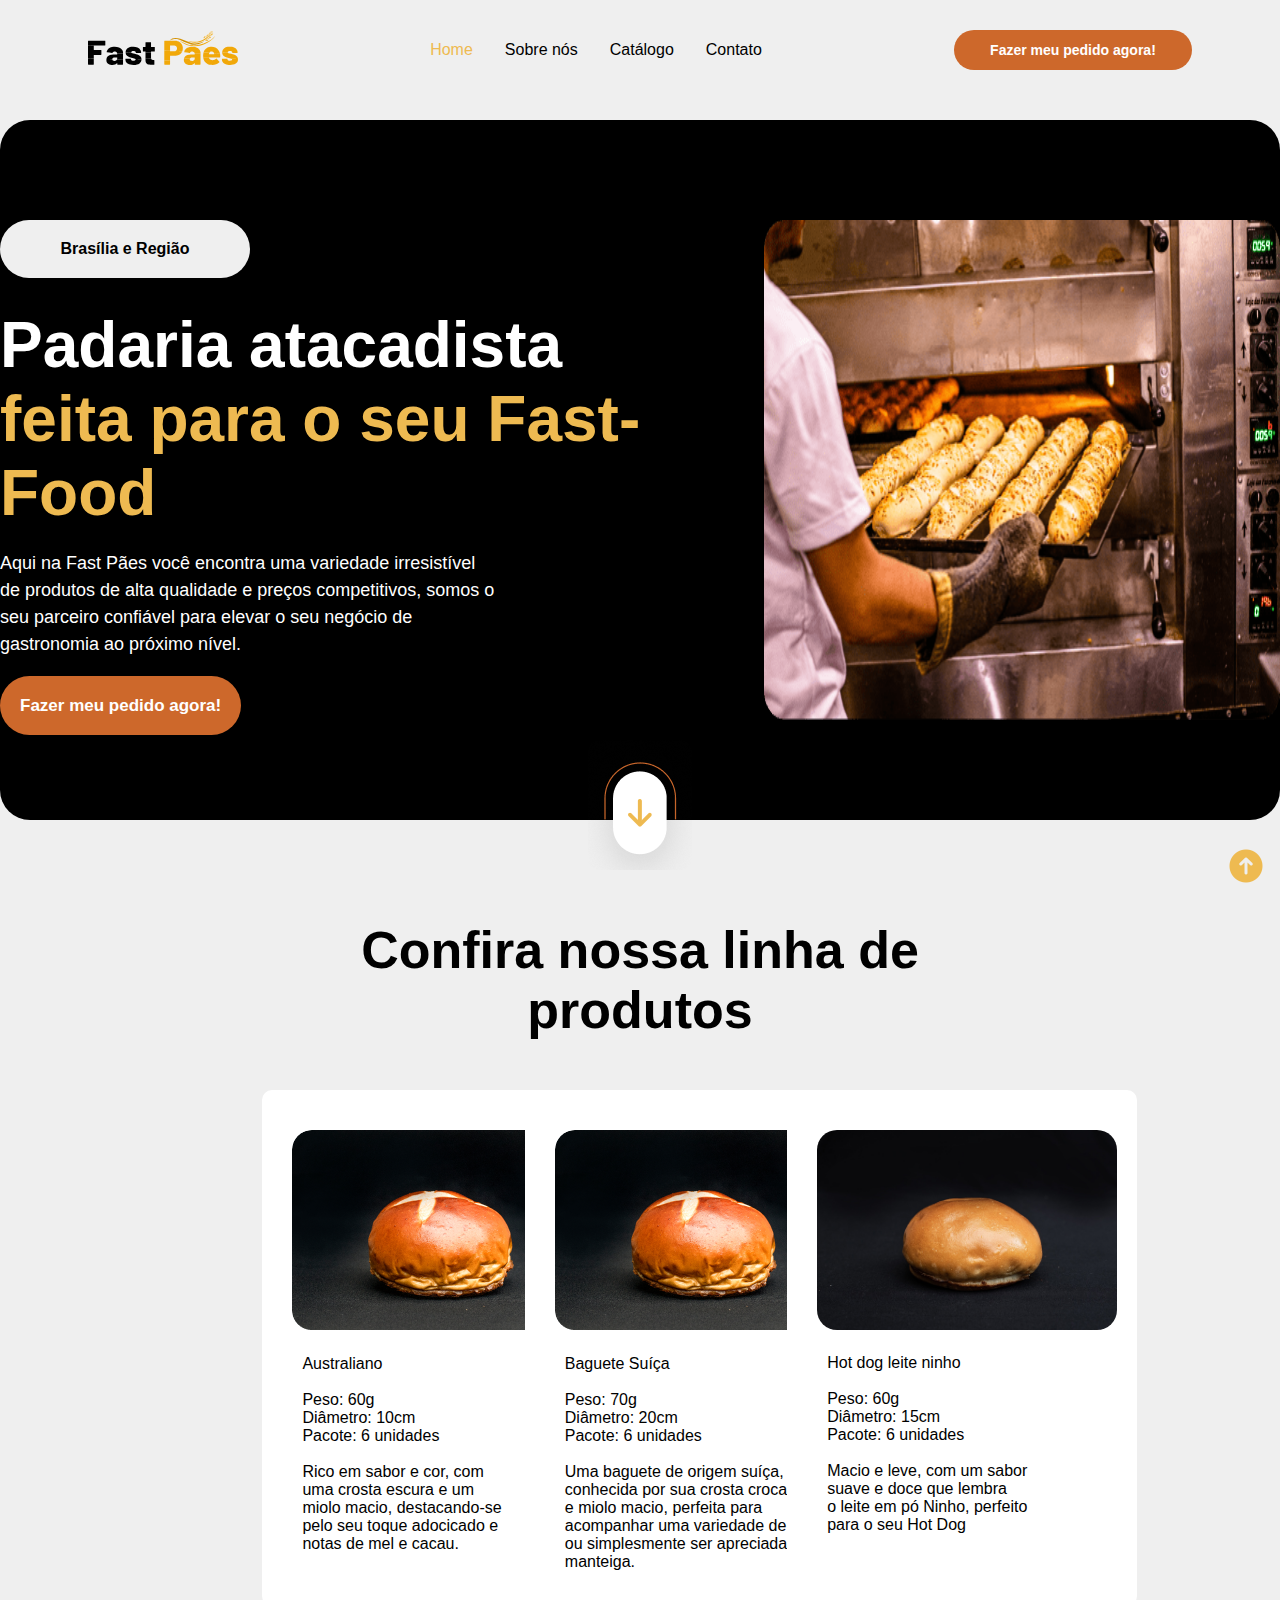
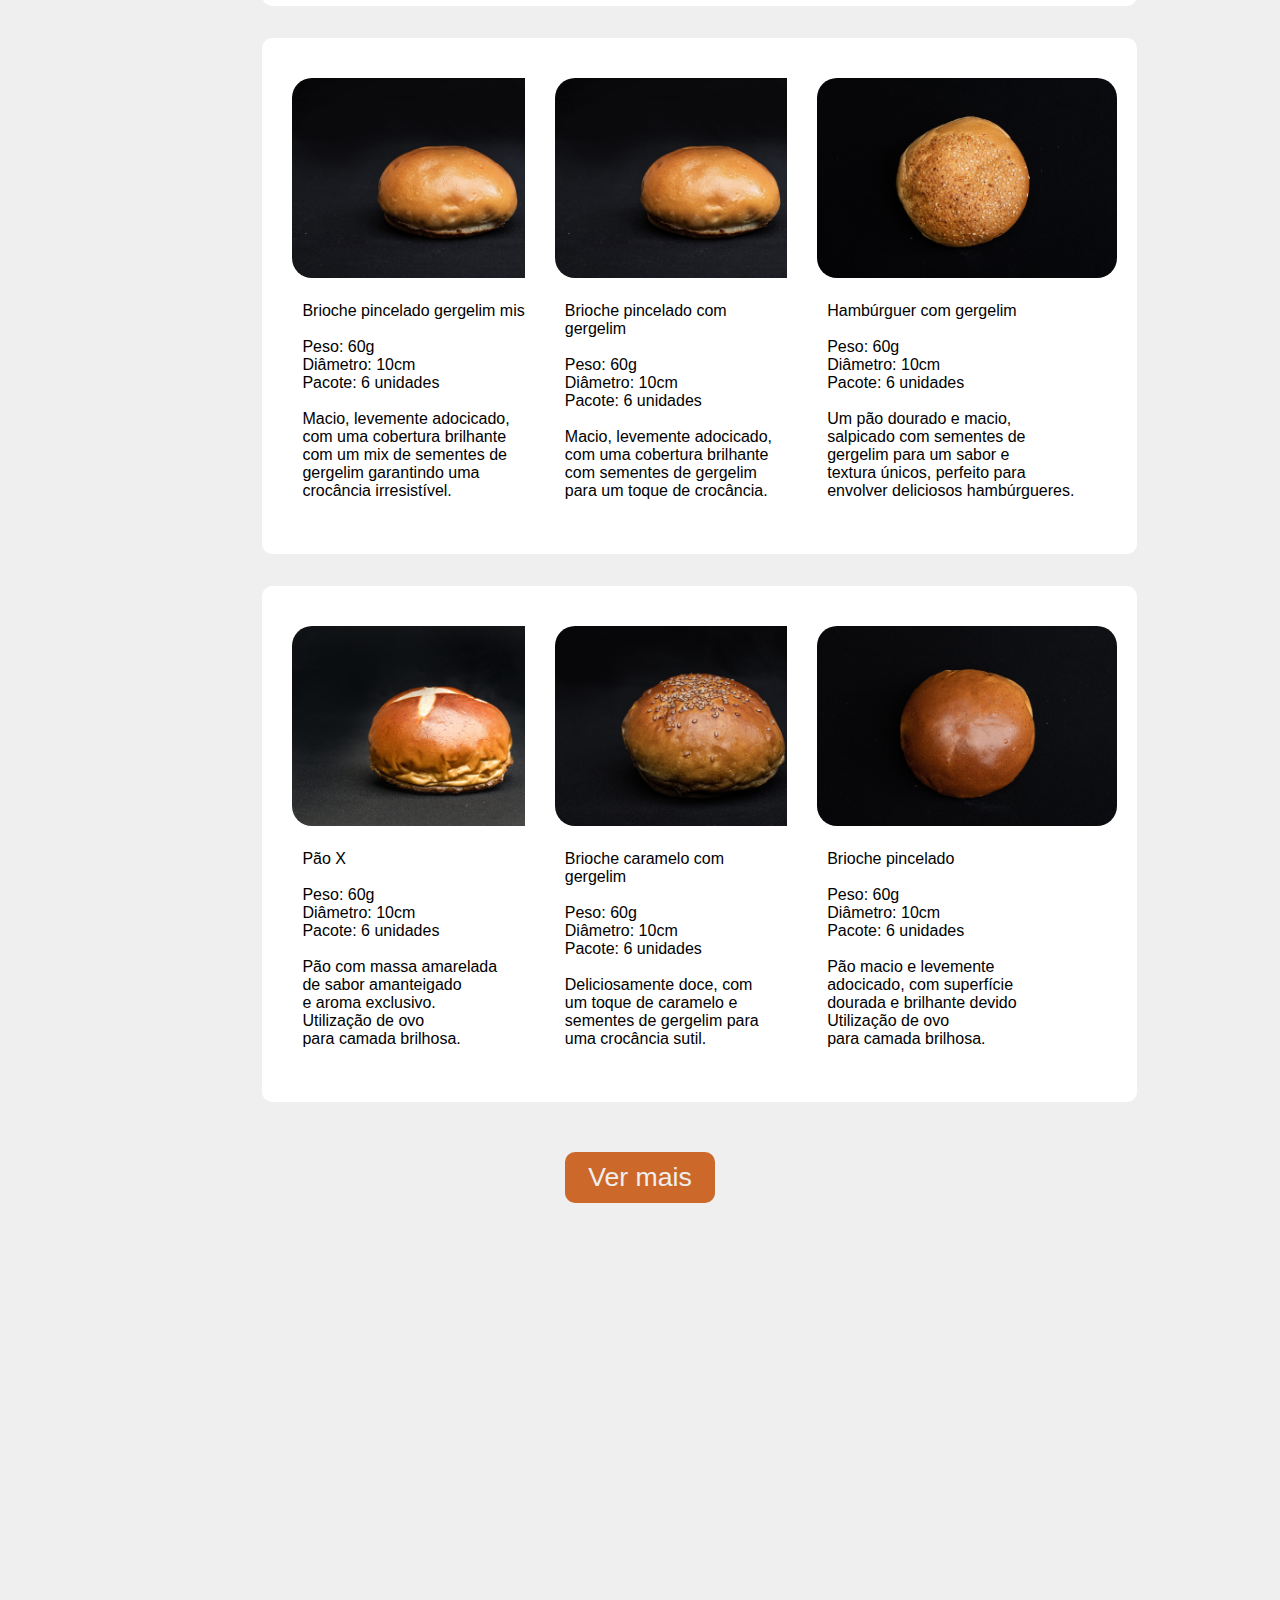
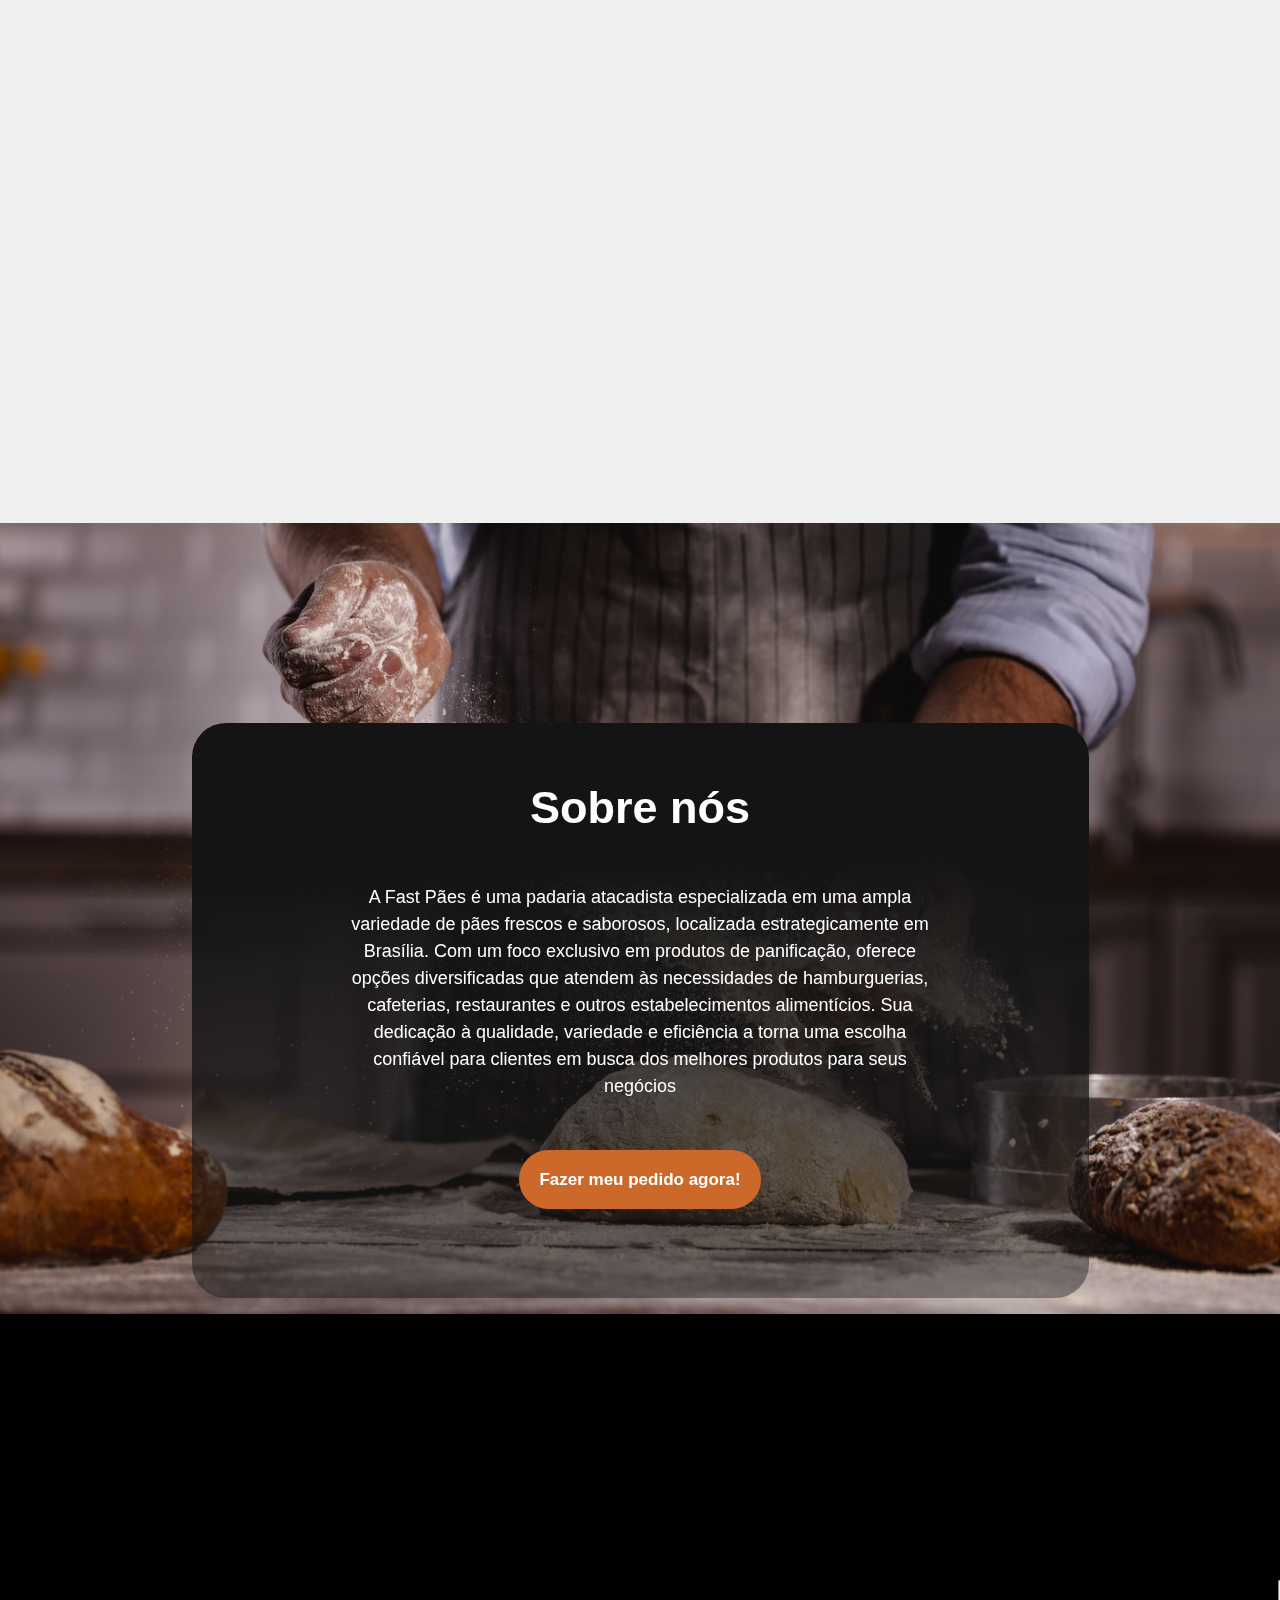
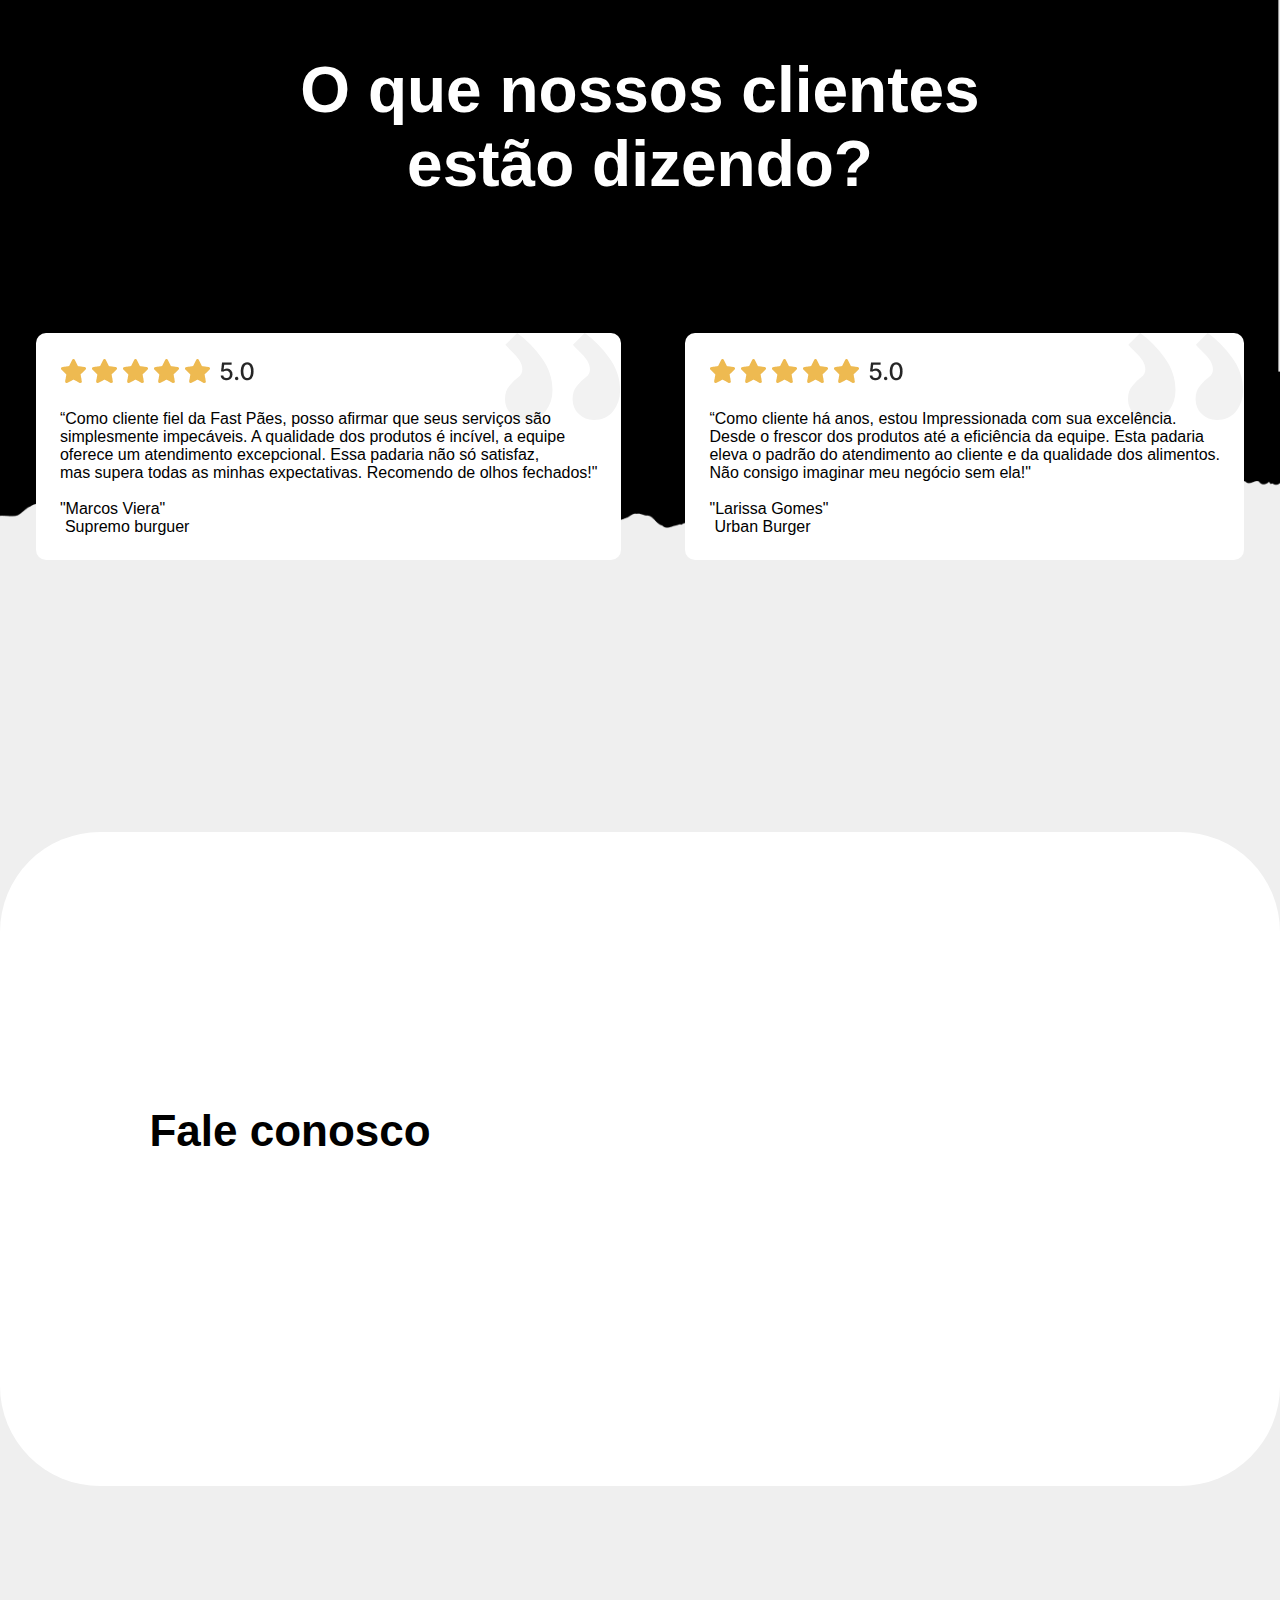
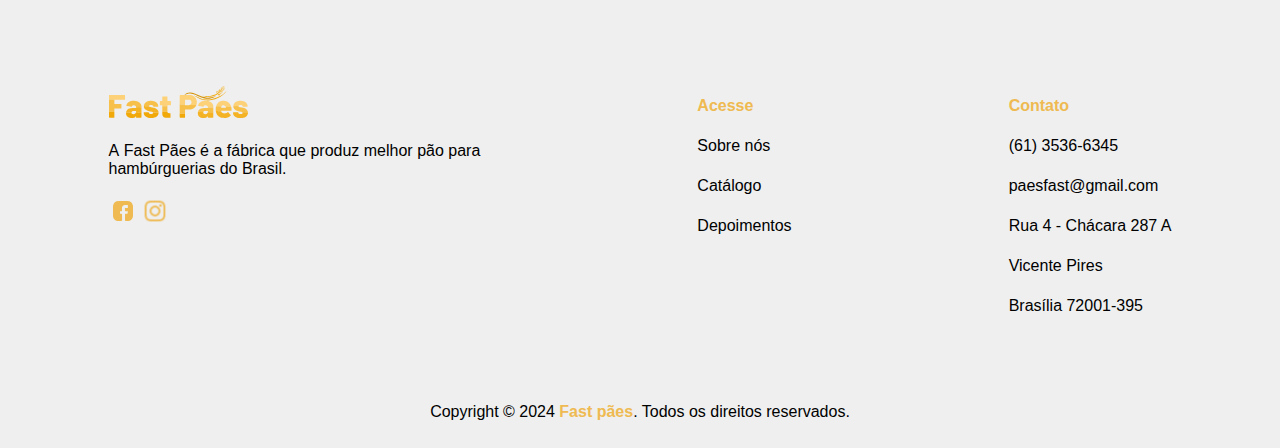
==== index.html @ 9bdfb911 "ajuste umagem principal mobile" ====
<!DOCTYPE html>
<html lang="en">
<head>
    <!-- Google Tag Manager -->
    <script>(function(w,d,s,l,i){w[l]=w[l]||[];w[l].push({'gtm.start':
    new Date().getTime(),event:'gtm.js'});var f=d.getElementsByTagName(s)[0],
    j=d.createElement(s),dl=l!='dataLayer'?'&l='+l:'';j.async=true;j.src=
    'https://www.googletagmanager.com/gtm.js?id='+i+dl;f.parentNode.insertBefore(j,f);
    })(window,document,'script','dataLayer','GTM-MMGBLZH6');</script>
    <!-- End Google Tag Manager -->
    <meta charset="UTF-8">
    <meta name="viewport" content="width=device-width, initial-scale=1.0">
    <title>Fast Pães</title>
    <link rel="stylesheet" href="style.css">
    <link href="https://fonts.googleapis.com/icon?family=Material+Icons"rel="stylesheet">
    <link rel="stylesheet" href="https://unpkg.com/aos@next/dist/aos.css" />
</head>
<body onresize="mudouTamanho()">
    <!-- Google Tag Manager (noscript) -->
    <noscript><iframe src="https://www.googletagmanager.com/ns.html?id=GTM-MMGBLZH6"
    height="0" width="0" style="display:none;visibility:hidden"></iframe></noscript>    
    <!-- End Google Tag Manager (noscript) -->
    
    <a href="index.html"><img class="topo" src="seta-circulo.png" alt=""></a>
    <nav>
        <a href="index.html"><img class="logo" src="logo-mista-2.svg" alt="" width="150px"></a>

        <div class="icones">
            <button class="botao"><span id="burguer" class="material-icons md-48" onclick="clickMenu()" >menu</span></button>
        </div>
        
        <ul class="menu-lista" id="itens">
            <li><a class="menu-item" href=""><span class="destaque-home">Home</span></a></li>
            <li><a class="menu-item" href="#anchor">Sobre nós</a></li>
            <li><a class="menu-item" href="#anchor3">Catálogo</a></li>
            <li><a class="menu-item" href="#anchor4">Contato</a></li>
            <a class="button-item" href="https://api.whatsapp.com/send?phone=556135366345">Pedir agora!</a>
        </ul>

        <a class="button-um" href="https://api.whatsapp.com/send?phone=556135366345">Fazer meu pedido agora!</a>
        
    </nav>

    <div class="section-principal">

        <div class="section-um">

            <div class="card-l">
                <button class="bt-bsb">Brasília e Região</button>
                <p class="texto-pao">Padaria atacadista<br> <span class="destaque">feita para o seu Fast-Food</span></p>
                <div class="texto-section-um">
                    <p class="texto-card-um">Aqui na Fast Pães você encontra uma variedade irresistível de produtos de alta qualidade e preços competitivos, somos o seu parceiro confiável para elevar o seu negócio de gastronomia ao próximo nível.</p>
                </div>
                <br>
                <div class="div-bt-principal">
                    <a class="bt-principal" href="https://api.whatsapp.com/send?phone=556135366345">Fazer meu pedido agora!</a>
                </div>
            </div>
    
            <div class="card-r">
                <img class="img-principal" src="producao2.png" alt="">
            </div>
    
        </div>

    </div>

    <div class="seta">
        <a href="#anchor2"><img class="seta-dois" src="seta-og.png" alt=""></a>
    </div>

    <div class="seta-mobile">
        <a href="#anchor3"><img class="seta-dois" src="seta-sem-fundo.png" alt=""></a>
    </div>

    <div>
        <p class="titulo-dois">Confira nossa linha de <br> produtos</p>
        <div id="anchor3" class="section-dois">
            <div id="anchor2" class="card">
                <article class="card-principal">
                    <img class="img-card" src="paox-teste.png" alt="">
                    <p class="texto-card">
                        <span class="titulo-card">Australiano</span>
                        <br><br>
                        Peso: 60g
                        <br>
                        Diâmetro: 10cm
                        <br>
                        Pacote: 6 unidades
                        <br><br>

                        Rico em sabor e cor, com<br>
                        uma crosta escura e um<br>
                        miolo macio, destacando-se <br>
                        pelo seu toque adocicado e <br>
                        notas de mel e cacau.
                    </p>
                    <br><br>
                </article>
            </div>

            <div class="card">
                <article class="card-principal">
                    <img class="img-card" src="paox-teste.png" alt="" width="300px">
                    <p class="texto-card">
                        <span class="titulo-card">Baguete Suíça</span>
                        <br><br>
                        Peso: 70g
                        <br>
                        Diâmetro: 20cm
                        <br>
                        Pacote: 6 unidades
                        <br><br>

                        Uma baguete de origem suíça,<br>
                        conhecida por sua crosta crocante<br>
                        e miolo macio, perfeita para <br>
                        acompanhar uma variedade de pratos <br>
                        ou simplesmente ser apreciada com manteiga.
                    </p>
                    <br><br>
                </article>
            </div>

            <div class="card">
                <article class="card-principal">
                    <img class="img-card" src="produto10.jpg" alt="" width="300px">
                    <p class="texto-card">
                        <span class="titulo-card">Hot dog leite ninho</span>
                        <br><br>
                        Peso: 60g
                        <br>
                        Diâmetro: 15cm
                        <br>
                        Pacote: 6 unidades
                        <br><br>

                        Macio e leve, com um sabor<br>
                        suave e doce que lembra<br>
                        o leite em pó Ninho, perfeito <br>
                        para o seu Hot Dog<br>
                    </p>
                    <br><br>
                </article>
            </div>

            <div class="card">
                <article class="card-principal">
                    <img class="img-card" src="produto10.jpg" alt="" width="300px">
                    <p class="texto-card">
                        <span class="titulo-card">Brioche pincelado gergelim misto</span>
                        <br><br>
                        Peso: 60g
                        <br>
                        Diâmetro: 10cm
                        <br>
                        Pacote: 6 unidades
                        <br><br>

                        Macio, levemente adocicado,<br>
                        com uma cobertura brilhante <br>
                        com um mix de sementes de<br>
                        gergelim garantindo uma <br>
                        crocância irresistível.<br>
                    </p>
                    <br><br>
                </article>
            </div>

            <div class="card">
                <article class="card-principal">
                    <img class="img-card" src="produto10.jpg" alt="" width="300px">
                    <p class="texto-card">
                        <span class="titulo-card">Brioche pincelado com <br> gergelim</span>
                        <br><br>
                        Peso: 60g
                        <br>
                        Diâmetro: 10cm
                        <br>
                        Pacote: 6 unidades
                        <br><br>

                        Macio, levemente adocicado,<br>
                        com uma cobertura brilhante <br>
                        com sementes de gergelim <br>
                        para um toque de crocância.<br>
                    </p>
                    <br><br>
                </article>
            </div>

            <div class="card">
                <article class="card-principal">
                    <img class="img-card" src="produto11.jpg" alt="" width="300px">
                    <p class="texto-card">
                        <span class="titulo-card">Hambúrguer com gergelim</span>
                        <br><br>
                        Peso: 60g
                        <br>
                        Diâmetro: 10cm
                        <br>
                        Pacote: 6 unidades
                        <br><br>

                        Um pão dourado e macio, <br>
                        salpicado com sementes de <br>
                        gergelim para um sabor e <br>
                        textura únicos, perfeito para<br>
                        envolver deliciosos hambúrgueres.
                    </p>
                    <br><br>
                </article>
            </div>

            <div class="card">
                <article class="card-principal">
                    <img class="img-card" src="produto4.jpg" alt="" width="300px">
                    <p class="texto-card">
                        <span class="titulo-card">Pão X</span>
                        <br><br>
                        Peso: 60g
                        <br>
                        Diâmetro: 10cm
                        <br>
                        Pacote: 6 unidades
                        <br><br>

                        Pão com massa amarelada<br>
                        de sabor amanteigado<br>
                        e aroma exclusivo.<br>
                        Utilização de ovo <br>
                        para camada brilhosa.
                    </p>
                    <br><br>
                </article>
            </div>

            <div class="card">
                <article class="card-principal">
                    <img class="img-card" src="produto13.jpg" alt="" width="300px">
                    <p class="texto-card">
                        <span class="titulo-card">Brioche caramelo com <br> gergelim</span>
                        <br><br>
                        Peso: 60g
                        <br>
                        Diâmetro: 10cm
                        <br>
                        Pacote: 6 unidades
                        <br><br>

                        Deliciosamente doce, com<br>
                        um toque de caramelo e <br>
                        sementes de gergelim para<br>
                        uma crocância sutil. <br>
                    </p>
                    <br><br>
                </article>
            </div>

            <div class="card">
                <article class="card-principal">
                    <img class="img-card" src="produto8.jpg" alt="" width="300px">
                    <p class="texto-card">
                        <span class="titulo-card">Brioche pincelado</span>
                        <br><br>
                        Peso: 60g
                        <br>
                        Diâmetro: 10cm
                        <br>
                        Pacote: 6 unidades
                        <br><br>

                        Pão macio e levemente<br>
                        adocicado, com superfície<br>
                        dourada e brilhante devido<br>
                        Utilização de ovo <br>
                        para camada brilhosa.
                    </p>
                    <br><br>
                </article>
            </div>

        </div>

        <!-- Aqui começa a seção ver mais  -->

        <div id="minhaDiv" style="display: none;">
        
            <div class="section-dois">
                <div class="card">
                    <article class="card-principal">
                        <img class="img-card" src="produto10.jpg" alt="" width="300px">
                        <p class="texto-card">
                            <span class="titulo-card">Hambúrguer pincelado</span>
                            <br><br>
                            Peso: 60g
                            <br>
                            Diâmetro: 10cm
                            <br>
                            Pacote: 6 unidades
                            <br><br>
        
                            Pão com massa amarelada<br>
                            de sabor amanteigado<br>
                            e aroma exclusivo.<br>
                            Utilização de ovo <br>
                            para camada brilhosa.
                        </p>
                        <br><br>
                    </article>
                </div>   
        
                <div class="card">
                    <article class="card-principal">
                        <img class="img-card" src="produto19.jpg" alt="" width="300px">
                        <p class="texto-card">
                            <span class="titulo-card">Baguete australiano</span>
                            <br><br>
                            Peso: 60g
                            <br>
                            Diâmetro: 10cm
                            <br>
                            Pacote: 6 unidades
                            <br><br>
        
                            Uma variação única da baguete<br>
                            francesa clássica, com uma<br>
                            crosta crocante e um miolo<br>
                            resultando em um pão<br>
                            distintamente australiano.
                        </p>
                        <br><br>
                    </article>
                </div>
        
                <div class="card">
                    <article class="card-principal">
                        <img class="img-card" src="produto15.jpg" alt="" width="300px">
                        <p class="texto-card">
                            <span class="titulo-card">Baguete ninho</span>
                            <br><br>
                            Peso: 70g
                            <br>
                            Diâmetro: 20cm
                            <br>
                            Pacote: 6 unidades
                            <br><br>
        
                            Uma baguete única, com uma<br>
                            um miolo macio e leve,<br>
                            aromatizado com o sabor<br>
                            reconfortante e suave do<br>
                            Leite Ninho.
                        </p>
                        <br><br>
                    </article>
                </div>
        
                <div class="card">
                    <article class="card-principal">
                        <img class="img-card" src="produto12.jpg" alt="" width="300px">
                        <p class="texto-card">
                            <span class="titulo-card">Baguete Suíça com parmesão</span>
                            <br><br>
                            Peso: 70g
                            <br>
                            Diâmetro: 20cm
                            <br>
                            Pacote: 6 unidades
                            <br><br>
        
                            Uma baguete crocante e dourada,<br>
                            recheada com generosas lascas<br>
                            de queijo parmesão, oferecendo uma <br>
                            combinação irresistível de sabores<br>
                            intensos e textura crocante.
                        </p>
                        <br><br>
                    </article>
                </div>
        
                <div class="card">
                    <article class="card-principal">
                        <img class="img-card" src="produto6.jpg" alt="" width="300px">
                        <p class="texto-card">
                            <span class="titulo-card">Hot dog brioche</span>
                            <br><br>
                            Peso: 70g
                            <br>
                            Diâmetro: 20cm
                            <br>
                            Pacote: 6 unidades
                            <br><br>
        
                            Macio, levemente adocicado<br>
                            e dourado, com uma textura<br>
                            rica e uma nota sutil de<br>
                            manteiga, ideal para<br>
                            o seu Hot Dog.
                        </p>
                        <br><br>
                    </article>
                </div>

                <div class="card">
                    <article class="card-principal">
                        <img class="img-card" src="produto17.jpg" alt="" width="300px">
                        <p class="texto-card">
                            <span class="titulo-card">Baguete ninho</span>
                            <br><br>
                            Peso: 70g
                            <br>
                            Diâmetro: 30cm
                            <br>
                            Pacote: 6 unidades
                            <br><br>
        
                            Baguete de leite ninho. <br> 
                            Macia e leve, com um sabor<br>
                            suave e doce que lembra<br>
                            o leite em pó Ninho.
                        </p>
                        <br><br>
                    </article>
                </div>

                <div class="card">
                    <article class="card-principal">
                        <img class="img-card" src="produto9.jpg" alt="" width="300px">
                        <p class="texto-card">
                            <span class="titulo-card">Bisnaguinha de leite ninho</span>
                            <br><br>
                            Peso: 70g
                            <br>
                            Diâmetro: 30cm
                            <br>
                            Pacote: 6 unidades
                            <br><br>
        
                            A bisnaguinha de leite Ninho<br>
                            é uma variação suave e<br>
                            deliciosa do clássico pãozinho,<br>
                            com uma textura macia <br>
                            e um sabor irresistível.
                        </p>
                        <br><br>
                    </article>
                </div>

                <div class="card">
                    <article class="card-principal">
                        <img class="img-card" src="produto7.jpg" alt="" width="300px">
                        <p class="texto-card">
                            <span class="titulo-card">Mini hot dog ninho</span>
                            <br><br>
                            Peso: 70g
                            <br>
                            Diâmetro: 30cm
                            <br>
                            Pacote: 6 unidades
                            <br><br>
        
                            O pão mini hot dog de leite Ninho<br>
                            é uma combinação deliciosa de<br>
                            maciez e sabor, ideal para <br>
                            lanches rápidos e petiscos<br>
                            em qualquer ocasião.
                        </p>
                        <br><br>
                    </article>
                </div>
        
            </div>

        </div>
        <div class="ver-mais">
            <button class="bt-ver-mais" type="button" onclick="Mudarestado('minhaDiv')"><h1 id="btn">Ver mais</h1></button>
        </div>
    </div>
    

    <div class="box-clientes" data-aos="fade-up">
        <div class="clientes">

            <div class="clientes-l">
                <p class="texto-cliente">As melhores <br> estão aqui!</p>
                <p class="texto-branco">Confira algumas empresas que não <br> vivem sem FAST PÃES</p>
                <br><br>
                <a class="bt-principal" href="https://api.whatsapp.com/send?phone=556135366345">Fazer meu pedido agora!</a>
            </div>

            <div class="clientes-r">
                <div class="card-clientes">
                    <img class="img-clientes" src="icone-teste-dr-dog.png" alt="">
                    <img class="img-clientes" src="brabos.png" alt="">
                    <img class="img-clientes" src="paraiba.png" alt="">
                    <img class="img-clientes" src="rafa.png" alt="">
                    <img class="img-clientes" src="eskina.png" alt="">
                    <img class="img-clientes" src="chorros.png" alt="">
                    <img class="img-clientes" src="american.png" alt="">
                    <img class="img-clientes" src="logo-bruno.png" alt="">
                    <img class="img-clientes" src="logo-churras.png" alt="">
                </div>

            </div>
    
        </div>
    </div>

    <div class="box-sobre-preto">
        <div id="anchor" class="sobre-nos">
            <div class="card-sobre">
                <div class="fundo-texto">
                    <img class="teste" src="fundo-sobre.svg" alt="">
                    <div class="texto-teste">
                        <p class="texto-principal-sobre">Sobre nós</p>
                        <div class="texto-sobre-centro">
                            <p class="texto-sobre"> A Fast Pães é uma padaria atacadista especializada em uma ampla variedade
                            de pães frescos e saborosos, localizada estrategicamente em Brasília. Com um foco exclusivo
                            em produtos de panificação, oferece opções diversificadas que atendem às necessidades de
                            hamburguerias, cafeterias, restaurantes e outros estabelecimentos alimentícios. Sua dedicação à
                            qualidade, variedade e eficiência a torna uma escolha confiável para clientes em busca
                            dos melhores produtos para seus negócios</p>
                            <br><br><br>   
                        </div>
                        <div class="bt-sobre-div"><a class="bt-sobre" href="https://api.whatsapp.com/send?phone=556135366345">Fazer meu pedido agora!</a></div> 
                    </div>
                </div>
            </div>
        </div>
    </div>


    <div id="anchor5" class="box-depoimentos">
        <div class="depoimentos">
            <div class="texto-depoimento">
                <p class="texto-principal">O que nossos clientes <br>
                    estão dizendo?
                </p>
            </div>

            <div class="depoimento">

                <div class="cartao-depoimento">
                    <div class="card-depoimento">
                        <img src="avaliacao.png" alt="">
                        <p class="texto-depoimento-card">“Como cliente fiel da Fast Pães, posso afirmar que seus serviços são<br>
                            simplesmente impecáveis. A qualidade dos produtos é incível, a equipe<br>
                            oferece um atendimento excepcional. Essa padaria não só satisfaz, <br> 
                            mas supera todas as minhas expectativas. Recomendo de olhos fechados!"
                        </p>
                        <br>
                        <p>"Marcos Viera"</p>
                        <p class="empresa-cliente">Supremo burguer</p>
                    </div>
                    

                </div>

                <div class="cartao-depoimento">
                    <div class="card-depoimento">
                        <img src="avaliacao.png" alt="">
                        <p class="texto-depoimento-card">“Como cliente há anos, estou Impressionada com sua excelência.<br>
                             Desde o frescor dos produtos até a eficiência da equipe. Esta padaria<br>
                             eleva o padrão do atendimento ao cliente e da qualidade dos alimentos. <br>
                              Não consigo imaginar meu negócio sem ela!"
                        </p>
                        <br>
                        <p>"Larissa Gomes"</p>
                        <p class="empresa-cliente">Urban Burger</p>
                    </div>
                    <br><br><br><br><br>
                </div>
            </div>
        </div>
    </div>

    <div id="anchor4" class="card-contato">
        <div class="contato">
            <div class="form">
                <p class="texto-contato">Fale conosco</p>
                <br><br>
                <div data-respondi-container="" data-respondi-mode="regular" data-respondi-src="https://form.respondi.app/0yoGOwdx" data-respondi-width="370px" data-respondi-height="252px"></div><script>const bodyScript=document.querySelector('body'),hasScript=document.querySelector('#respondi_src');if(!hasScript){const script=document.createElement('script');script.setAttribute("async", "");document.body.appendChild(script),script.id='respondi_src',script.src='https://embed.respondi.app/embed.js';}</script>
                <div class="icone-contato">
                </div>
            </div>
            
    
            <div class="mapa"><iframe class="mapa-teste" src="https://www.google.com/maps/embed?pb=!1m12!1m8!1m3!1d3838.8037260035403!2d-48.0207!3d-15.8143!3m2!1i1024!2i768!4f13.1!2m1!1sSHVP%20-%20Rua%204%20-%20Ch%C3%A1cara%20287%20A%2C%20Setor%20Habitacional%20Vicente%20Pires%2FGleba%201%2F2%2F3%2C%20Bras%C3%ADlia%20DF%2C%2072001-395%2C%20Brasil!5e0!3m2!1spt-BR!2sbr!4v1709326919992!5m2!1spt-BR!2sbr" width="600" height="450" style="border:0;" allowfullscreen="" loading="lazy" referrerpolicy="no-referrer-when-downgrade"></iframe></div>
        </div>
    </div>


    <footer>
        <div class="footer-um">
            <img src="LOGO.svg" alt="">
            <p class="texto-f1">A Fast Pães é a fábrica que produz melhor pão para <br> hambúrguerias do Brasil.</p>
            <div class="redes-footer">
                <a class="facebook" href="https://www.facebook.com/profile.php?id=61556185474277&locale=pt_BR"><img src="facebook.svg" alt=""></a>
                <a class="instagram" href="https://www.instagram.com/fastpaes/"><img src="insta.svg" alt=""></a>
            </div>

        </div>
        <div class="footer-dois">
            <ul class="lista-dois">
                <li class="destaque">Acesse</li>
                <li><a href="#anchor">Sobre nós</a></li>
                <li><a href="#anchor2">Catálogo</a></li>
                <li><a href="#anchor5">Depoimentos</a></li>
            </ul>
        </div>
        <div class="footer-tres">
            <ul class="lista-tres">
                <li class="destaque">Contato</li>
                <li><a href="https://api.whatsapp.com/send?phone=556135366345">(61) 3536-6345</a></li>
                <li class="item-footer-tres">paesfast@gmail.com</li>
                <li class="item-footer-tres">Rua 4 - Chácara 287 A <br> Vicente Pires <br> Brasília 72001-395</li>
            </ul>
        </div>
    </footer>
    <hr>

    <p class="copy">Copyright © 2024 <span class="destaque">Fast pães</span>. Todos os direitos reservados.</p>

    <script>

        function mudouTamanho() {
            if (window.innerWidth >= 1000) {
                itens.style.display = 'flex'
            } else {
                itens.style.display = 'none' 
            }
        }

        function clickMenu() {
            if (itens.style.display == 'block'){
                itens.style.display = 'none'
            } else {
                itens.style.display = 'block'
            }
        }
    </script>

    <script>
                  function Mudarestado(el) {
    var display = document.getElementById(el).style.display;
    var h1 = document.getElementById("btn");

      if (display == "none") {
        document.getElementById(el).style.display = 'block';
        h1.innerHTML = "Ver menos";
      } else {
        document.getElementById(el).style.display = 'none';
        h1.innerHTML = "Ver mais";
      }
 }
    </script>

<script src="https://unpkg.com/aos@next/dist/aos.js"></script>
<script>
    AOS.init({
        duration: 1000,
    });
</script>



    


    
     
    

    
</body>
</html>
---- style.css ----
* {
    line-height: auto;
    padding: 0;
    margin: 0;
    border: none;
    outline: none;
    text-decoration: none;
    box-sizing: border-box;
    font-weight: inherit;
    list-style: none;
  }

  html {
    scroll-behavior: smooth;
  }

  .topo {
    position: fixed;
    bottom: 0;
    right: 0;
    margin-right: 10px;
    margin-bottom: 10px;
    cursor: pointer;
  }

  .ver-mais {
    display: flex;
    justify-content: center;
    padding-top: 50px;
  }

  .bt-ver-mais {
    background-color: #CD682B;
    cursor: pointer;
    color: #EFEFEF;
    width: 150px;
    padding: 10px;
    border-radius: 10px;
  }

  body {
    font-family: Arial, Helvetica, sans-serif;
    background-color: #EFEFEF;
  }

  .icones {
    display: none;
    cursor: pointer;
    
  }

  .icones:hover{
    cursor: pointer;
  }

  .botao {
    color: #000000;
    border: none;
    background: none;
  }

  .material-icons.md-48 {
    font-size: 34px;
  }

  .button-item {
    display: none;
    background-color: #CD682B;
    width: 120px;
    color: white;
    border-radius: 40px;
  }

  nav {
    display: flex;
    align-items: center;
    justify-content: space-around;
    padding-top: 30px;
  }

  .destaque {
    color: #EEBA51;
    font-weight: bold;
    line-height: 40px;
  }

  .destaque-home {
    color: #EEBA51;
  }


  .menu-lista {
    display: flex;

  }

  .menu-item {
    color: black;
  }

  .menu-lista a {
    padding: 1em;
  }

  .menu-lista a:hover {
    color: #EEBA51;
    transition: all 0.3s;
  }

  .button-um {
    background-color: #CD682B;
    color: white;
    padding: 12px;
    border-radius: 90px;
    font-weight: 700;
    width: 238px;
    font-size: 14px;
    align-items: center;
    text-align: center;
  }

  .section-principal {
    display: flex;
    justify-content: center;
    padding-top: 0;
    margin-top: 50px;
  }

  .img-principal {
    border-radius: 10px;
    height: 500px;
    width: 516px;
  }

  .texto-pao {
    color: white;
    padding-top: 30px;
    line-height: 1.em;
    font-size: 64px;
    font-weight: 700;
  }

  .section-um {
    background-color: black;
    border-radius: 30px;
    width: 1600px;
    height: 700px;
    display: flex;
    justify-content: space-around;
    padding-top: 100px;
  }

  .section-principal {
    display: flex;
    justify-content: center;
    padding-top: 0;
  }

  .bt-bsb {
    font-size: 16px;
    padding: 20px;
    width: 250px;
    border-radius: 40px;
    font-weight: bold;
  }

  .texto-principal {
    color: white;
    padding-top: 30px;
    line-height: 1.em;
    font-size: 64px;
    font-weight: 700;
  }

  .texto-section-um {
    width: 100%;
  }

  .texto-card-um {
    color: white;
    font-size: 18px;
    line-height: 1.5em;
    padding-top: 20px;
    width: 500px;
  }

  .texto-branco {
    color: white;
    font-size: 18px;
    line-height: 1.5em;
    padding-top: 20px;
    width: 100%;
  }
  
  .bt-principal {
    color: white;
    background-color: #CD682B;
    font-size: 17px;
    padding: 20px;
    border-radius: 30px;
    margin-top: 50px;
    font-weight: 700;
  }

  .div-bt-principal {
    padding-top: 20px;
  }



.seta {
  text-align: center;
  text-align: center;
  margin-top: -80px;
  position: absolute;
  width: 100%;
  cursor: pointer;
}

.seta-dois {
  border-radius: 10px;
}

.seta-mobile {
  text-align: center;
  text-align: center;
  margin-top: -80px;
  position: absolute;
  width: 100%;
  cursor: pointer;
  display: none;
}

.titulo-dois {
  text-align: center;
  padding-top: 100px;
  font-size: 52px;
  font-weight: 600;
}

.section-dois {
  display: grid;
  grid-template-columns: 18% 18% 18%;
  justify-content: center;
  padding-top: 50px;
  gap: 2em;
}

.cartao {

}

.card-principal {
  padding-top: 10px;
  width: 350px;
  border-radius: 10px;
  background-color: white;
  height: 516px;
}

.card {
  
}

.img-card {
  margin-left: 30px;
  margin-top: 30px;
  border-radius: 20px;
}

.texto-card {
  padding-left: 40px;
  padding-top: 20px;
}

.box-clientes {
  padding-top: 200px;
}

.empresa-cliente {
  padding-left: 5px;
}

.clientes {
  background-image: url(fundo-preto.png);
  background-repeat: no-repeat;
  background-size: 100vw;
  display: flex;
  justify-content: space-around;
  align-items: center;
  padding-top: 0;
  height: 80vh;
}

.img-clientes {
  width: 250px;
}

.card-clientes {
  display: grid;
  grid-template-columns: 30% 30% 30%;
  gap: 2em;
}

.texto-cliente {
  color: white;
  padding-top: 30px;
  line-height: 1.em;
  font-size: 64px;
  font-weight: 700;
}

.clientes-l {
}

.clientes-r {
}

.card-sobre {
  text-align: center;
  padding-top: 200px;
}

.texto-sobre {
  color: white;
  line-height: 1.5em;
  font-size: 18px;
  padding-top: 50px;
  width: 600px;
  text-align: center;
}

.texto-principal-sobre {
  color: white;
  padding-top: 30px;
  line-height: 1.em;
  font-size: 45px;
  font-weight: 700;

}

.teste {}

.texto-teste {
  position: absolute;
  width: 100%;
  margin-top: -550px;
}

.texto-sobre-centro {
  text-align: center;
  display: flex;
  align-items: center;
  justify-content: center;
}

.bt-sobre {
  color: white;
  background-color: #CD682B;
  font-size: 17px;
  padding: 20px;
  border-radius: 30px;
  margin-top: 50px;
  font-weight: 700;

}

.bt-sobre-div {
  padding-top: 70px;
}

.sobre-nos {
  background-image: url(Rectangle\ 34624225.png);
  background-repeat: no-repeat;
  background-size: 100%;
  height: 1000px;
}

.box-sobre-preto {
  background-color: black;
}

.box-depoimentos {
  margin-top: -100px;
  height: 100%;
}

.depoimentos {
  background-image: url(fundo-preto.png);
  background-repeat: no-repeat;
  background-size: 100%;
  
}

.texto-depoimento {
  text-align: center;
  padding-top: 200px;
}

.depoimento {
  padding-top: 100px;
  display: flex;
  justify-content: center;
}

.cartao-depoimento {
  padding: 2em;
}

.card-depoimento {
  background-color: white;
  border-radius: 10px;
  padding: 1.5em;
  background-image: url(aspas.svg);
  background-repeat: no-repeat;
  background-position: right top;
}


.texto-depoimento-card {
  padding-top: 20px;

}

.img-depoimento {
  padding-top: 20px;
}

.nome-depo {
  position: absolute;
  padding-top: 25px;
  padding-left: 10px;
  font-weight: 600;
  font-size: 14px;
}

.nome-depo-dois {
  position: absolute;
  padding-top: 45px;
  padding-left: 10px;
  font-size: 14px;

}

.contato {
  display: flex;
  align-items: center;
  justify-content: center;
  gap: 100px;
  padding-top: 100px;
  padding-bottom: 100px;

}

.card-contato {
  background-color: white;
  border-radius: 100px;
  margin-top: 150px;
}

.icone-contato {
  padding-top: 20px;
  display: flex;
  gap: 1em;

}

.mapa-teste {
  width: 600px;
}


.texto-contato {
  font-size: 44px;
  font-weight: 600;
}

footer {
  display: flex;
  justify-content: space-around;
  padding-top: 200px;
}

.texto-f1 {
  padding-top: 20px;
}

.redes-footer {
  padding-top: 20px;
}

.redes-footer a {
  padding: 2px;  
}

footer a {
  color: black;
  line-height: 40px;
}

.item-footer-tres {
  line-height: 40px;
}

input {
  padding: 18px;

}

.card-send {
  overflow: hidden;
  border-radius: 20px;
  background-color: white;
}

.send {
  position: absolute;
  margin-top: -30px;
  overflow: hidden;
  margin-right: -200px;
}

.copy {
  text-align: center;
  padding-top: 50px;
  margin: 1em;
}

@media screen and (max-device-width: 1000px) {

  .menu-lista {
    display: none;
  }

  .icones {
    display: flex;
    justify-content: right;
    margin-top: -40px;
    padding-right: 10px;
  }

  .logo {
    padding-top: 10px;
    padding-left: 5px;
  }

  .menu-item {
    display: inline-block;
  }

  .menu-lista {
    height: 100vh;
    padding-top: 100px;
  }

  .texto-pao {
    color: white;
    padding-top: 30px;
    line-height: 1.em;
    font-size: 44px;
    font-weight: 700;
  }

  .button-item {
    display: block;
  }

  .button-um {
    display: none;
  }

  nav {
    display: block;
    padding-top: 5px;
    padding-left: 5px;
    padding-top: 10px;
  }

  .texto-card-um {
    color: white;
    font-size: 14px;
    line-height: 1.em;
    padding-top: 20px;
    width: 350px;
  }

  .texto-section-um {
    display: flex;
    justify-content: center;
  }

  

  .section-um {
    background-color: rgb(0, 0, 0);
    width: 100%;
    height: 800px;
    border-radius: 0;
    display: grid;
    justify-content: center;
    padding-top: 30px;
    text-align: center;
  }

  .bt-bsb {
    font-size: 16px;
    padding: 20px;
    width: 250px;
    text-align: center;
    border-radius: 40px;
    font-weight: bold;
  }

  .texto-principal {
    color: rgb(255, 255, 255);
    padding-top: 30px;
    line-height: 1.em;
    font-size: 45px;
    font-weight: 700;
  }
  
  .img-principal {
    width: 350px;
    height: 242px;
    padding-bottom: 50px;
  }

  .bt-bsb {
    display: none;
  }

  .seta-mobile {
    text-align: center;
    text-align: center;
    margin-top: -55px;
    position: absolute;
    width: 100%;
    cursor: pointer;
    display: flex;
    justify-content: center;
  }

  .seta-dois {
    border-radius: 10px;
    width: 90px;
  }

  .seta {
    display: none;
  }

  .section-dois {
    display: grid;
    grid-template-columns: auto;
    justify-content: center;
    padding-top: 50px;
  }

  .box-clientes {
    padding-top: 30px;
    background-image: url(fundo-preto.png);
    height: 700px;
    background-repeat: no-repeat;
  }

  .bt-principal {
    display: block;
    color: white;
    background-color: #CD682B;
    font-size: 14px;
    padding: 15px;
    border-radius: 30px;
    margin-top: 0;
    font-weight: 700;
    width: 200px;
    justify-content: center;
  }

  .div-bt-principal {
    padding-top: 20px;
    display: flex;
    justify-content: center;
  }

  .card-clientes {
    display: grid;
    grid-template-columns: 30% 30% 30%;
    gap: 1em;
    padding-top: 70px;
  }

  .clientes {
    background-image: url(fundo-preto.png);
    background-repeat: no-repeat;
    background-size: 100vw;
    display: grid;
    justify-content: space-around;
    align-items: center;
    padding-top: 0;
    height: 100vh;
  }

  .texto-branco {
    color: white;
    font-size: 14px;
    line-height: 1.5em;
    padding-top: 20px;
    width: 100%;
  }

  .img-clientes {
    width: 100px;
  }

  .texto-cliente {
    color: white;
    padding-top: 50px;
    line-height: 1.em;
    font-size: 52px;
    font-weight: 600;
    margin-top: 0px;
  }

  .clientes {
    background-image: url(fundo-preto.png);
    background-repeat: no-repeat;
    background-size: 1200px;
    display: grid;
    justify-content: center;
    align-items: center;
    padding-top: 100px;
    height: 400px;
  }

  .texto-sobre {
    color: white;
    line-height: 15px;
    font-size: 11px;
    padding-top: 10px;
    width: auto;
    padding-left: 5px;
    padding-right: 5px;
  }

  .texto-teste {
    display: block;
    width: 100%;
    margin-top: -150px;
    background-color: #0000003b;
    border-radius: 20px;
    height: 350px;
  }

  .teste {
    display: none;
  }


  .bt-sobre {
    color: white;
    background-color: #CD682B;
    font-size: 12px;
    padding: 20px;
    border-radius: 30px;
    margin-top: 500px;
    font-weight: 700;
  }

  .bt-sobre-div {
    padding-top: 50px;
  }

  

  .sobre-nos {
    background-image: url(Rectangle\ 34624225.png);
    background-repeat: no-repeat;
    background-size: 100vh;
    height: 500px;
  }

  .box-depoimentos {
    margin-top: -100px;
    height: 100%;
  }

  .depoimentos {
    background-image: url(fundo-preto.png);
    background-repeat: no-repeat;
    background-size: 280vh;
    
  }

  .depoimento {
    padding-top: 50px;
    display: grid;
    justify-content: center;
  }

  .contato {
    display: grid;
    padding-top: 10px;
    align-items: center;
    justify-content: center;
    gap: 100px;
    padding-top: 20px;
    padding-bottom: 10px;
  }

  .mapa-teste {
    width: 370px;
  }

  .card-contato {
    border-radius: 100px;
    margin-top: 5px;
    background-color: #EFEFEF;
  }


  footer {
    display: grid;
    padding-left: 20px;
    padding-top: 100px;
  }

  .footer-quatro {
    display: none;
  }

  .copy {
    font-size: 12px;
  }

  .card-send {
    border-radius: 20px;
    width: 230px;
  }




  

  
  

  
}
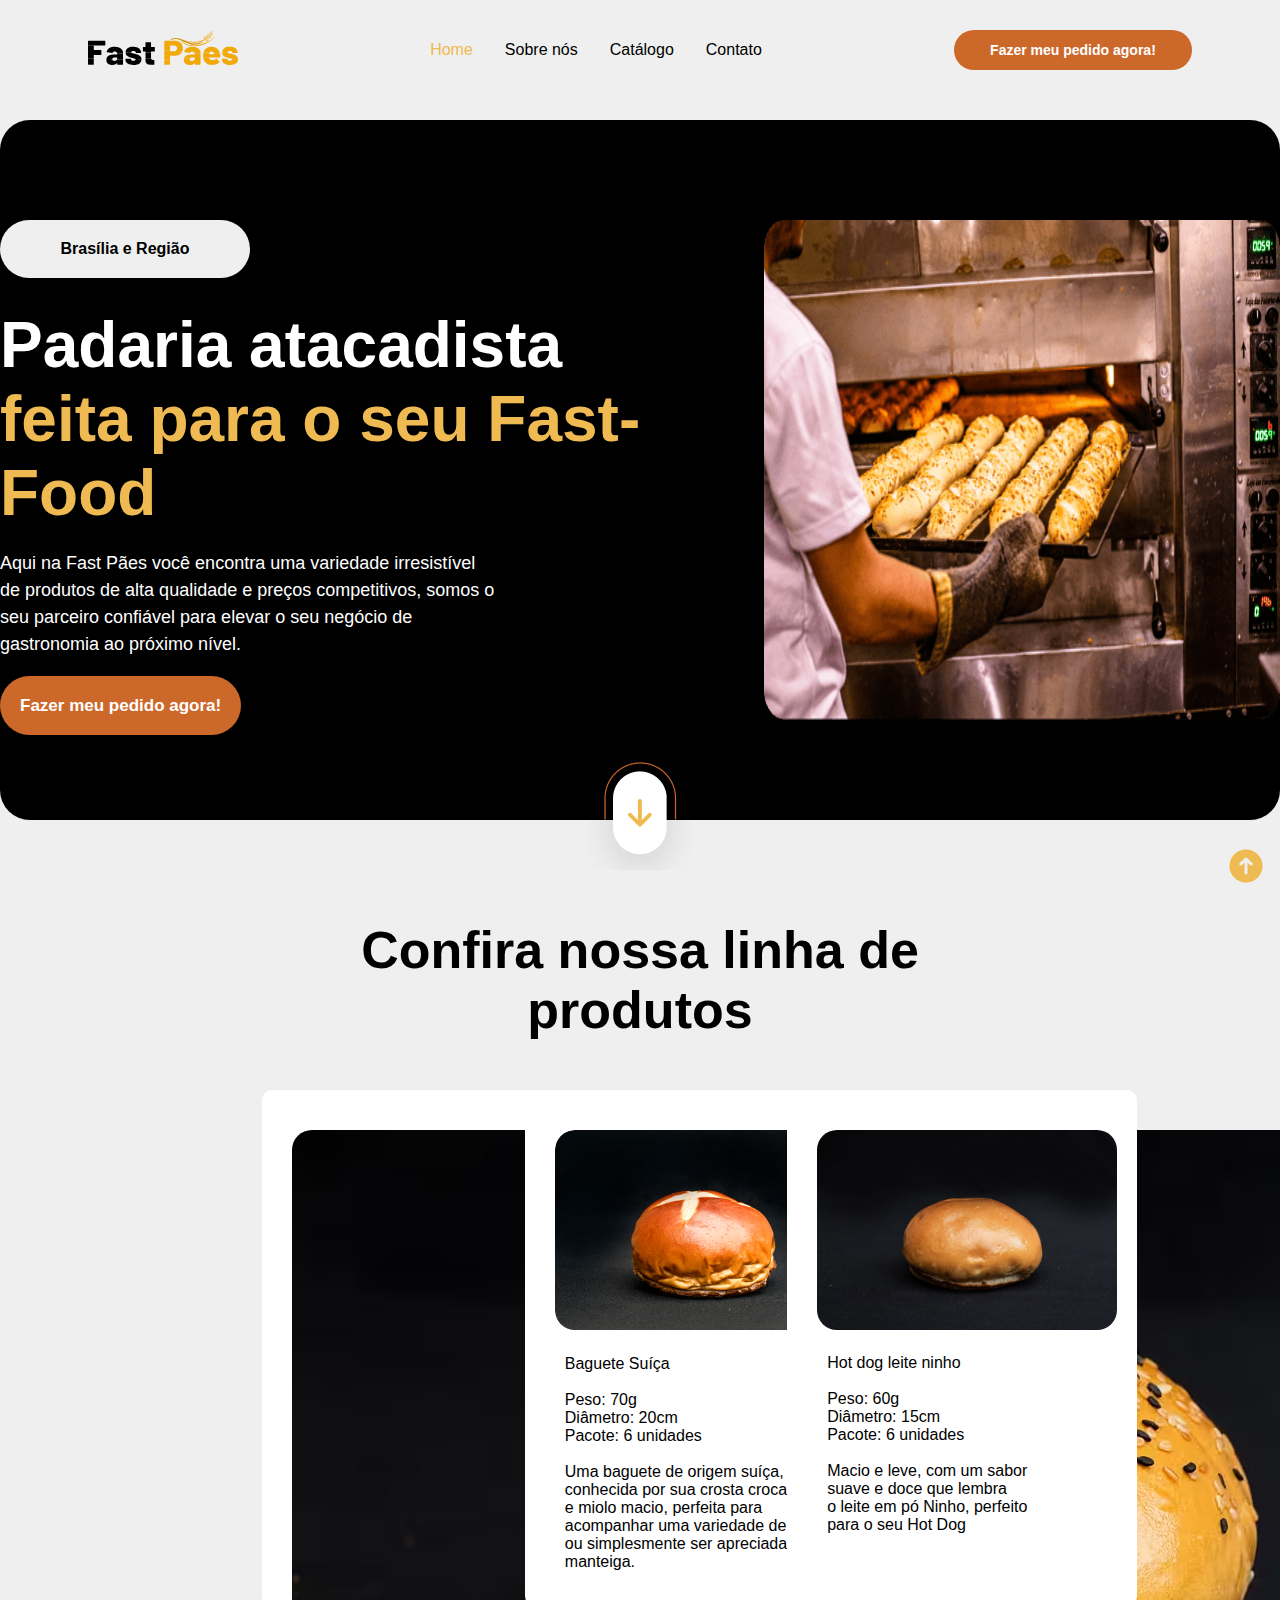
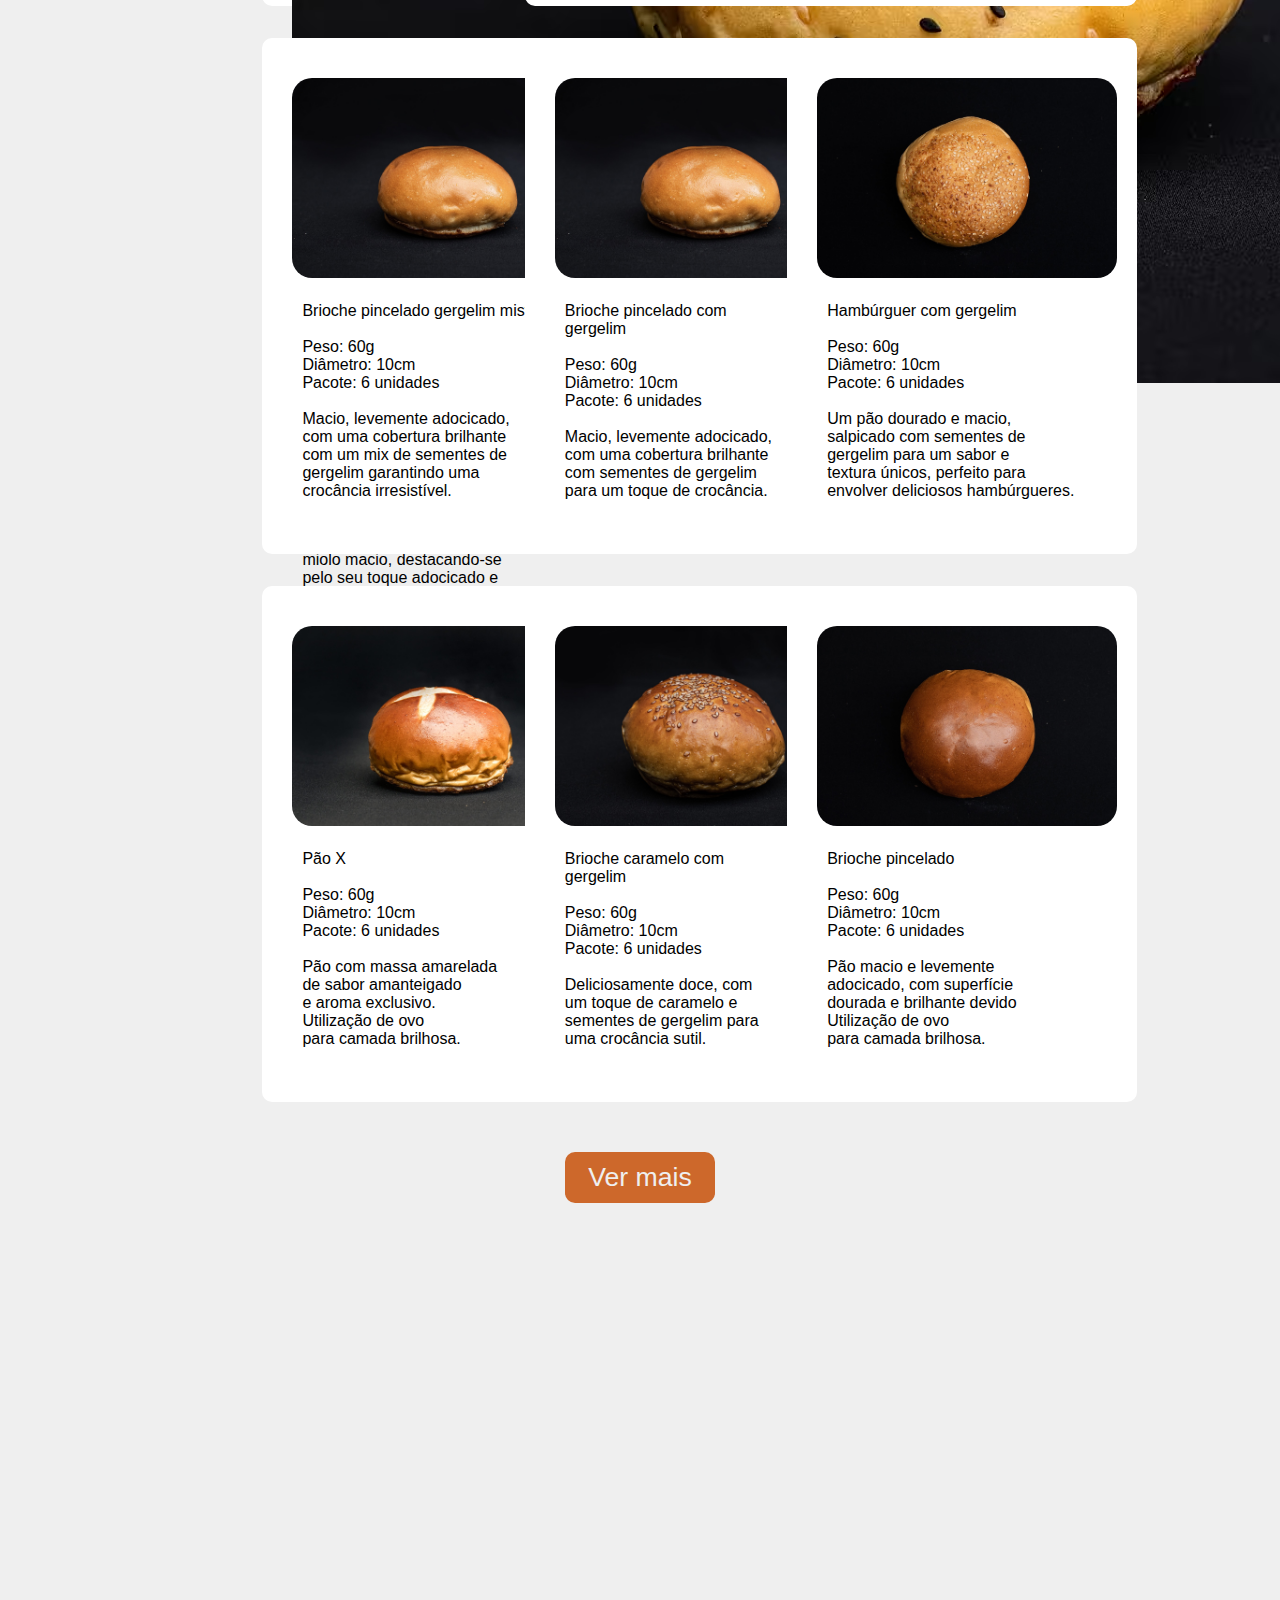
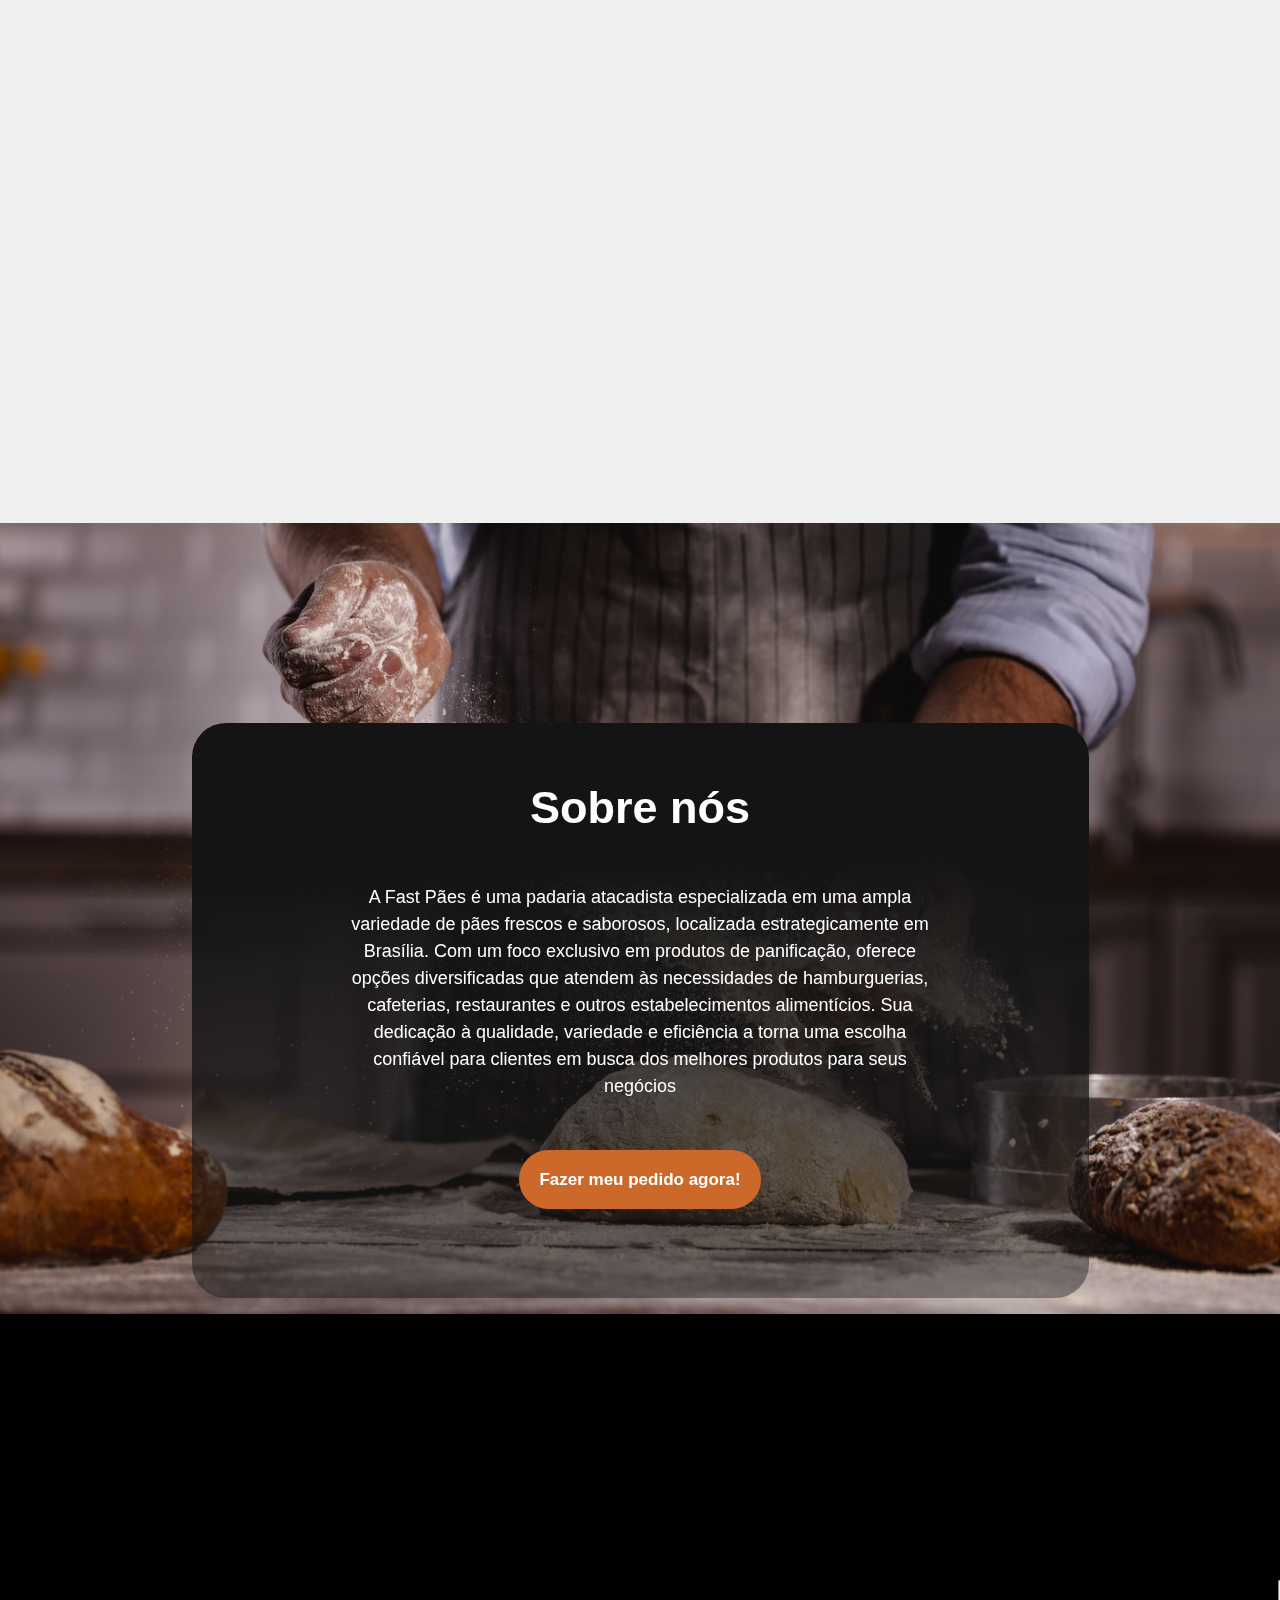
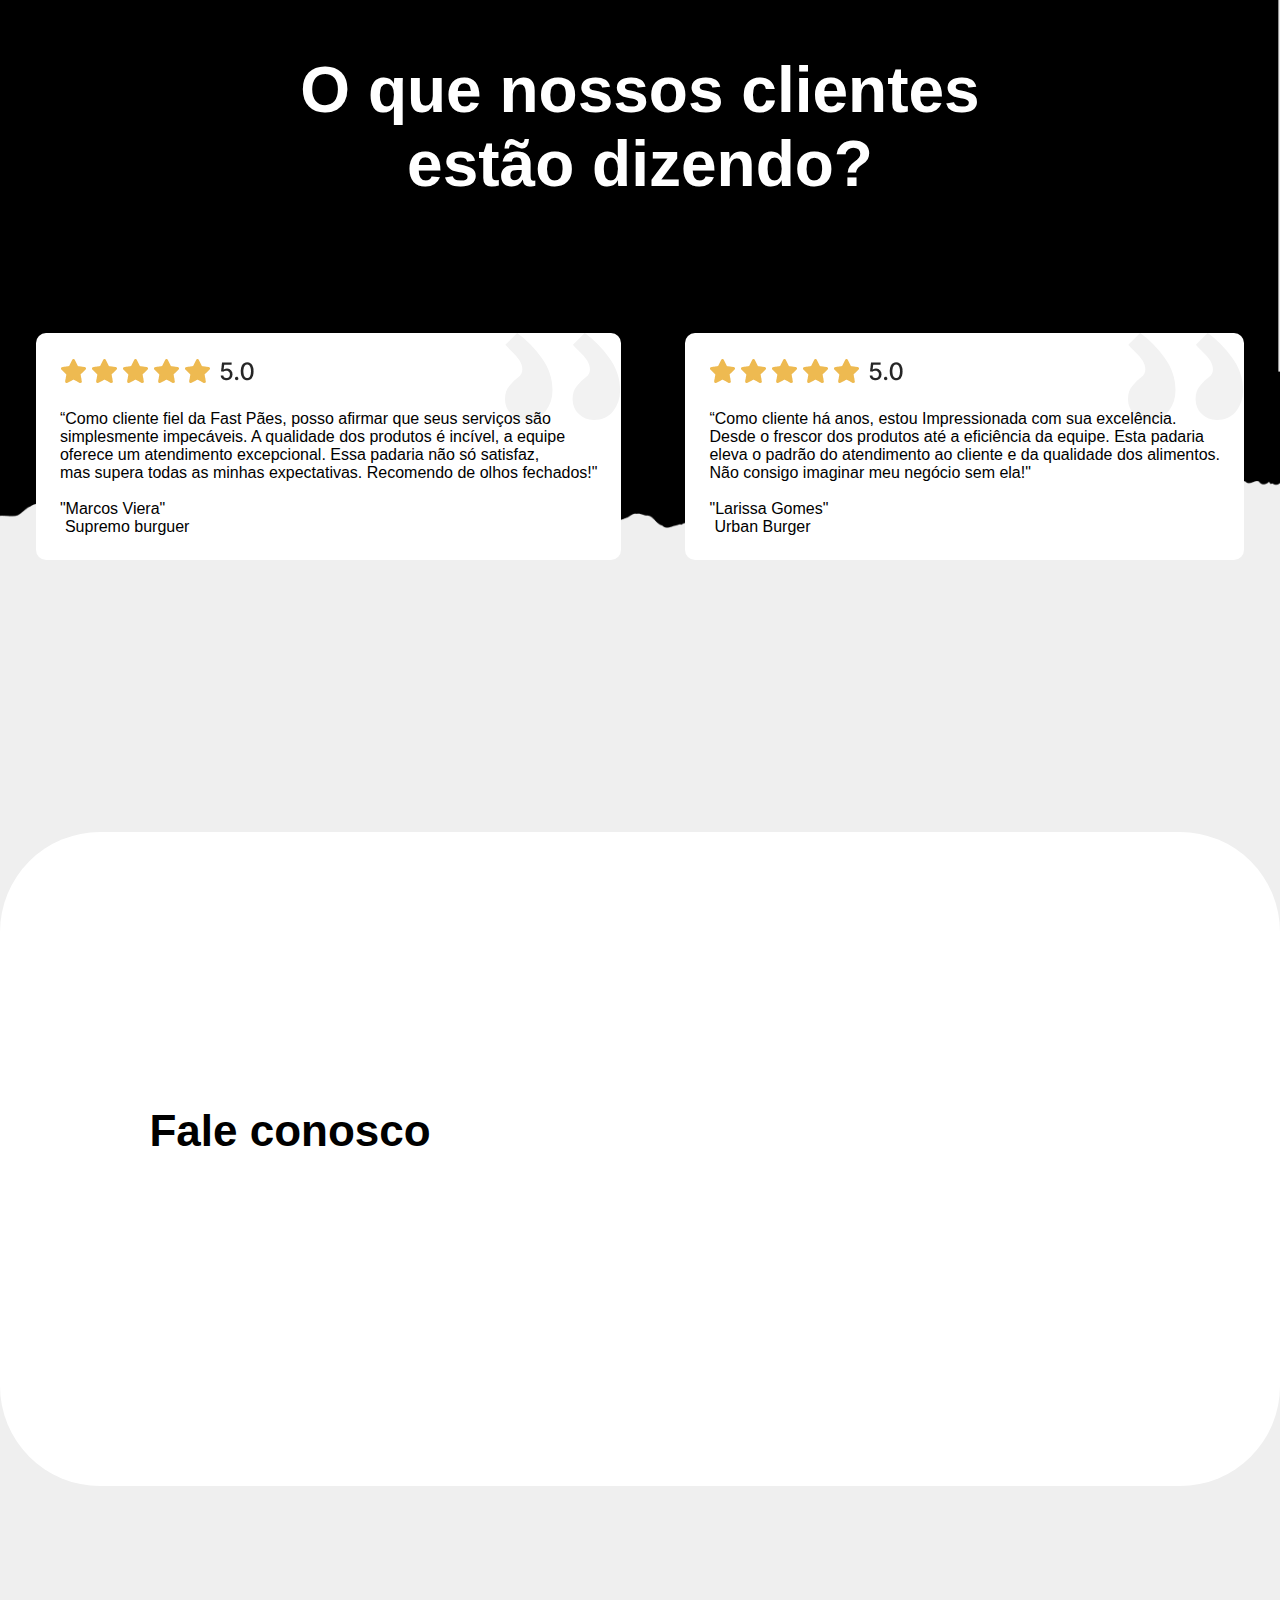
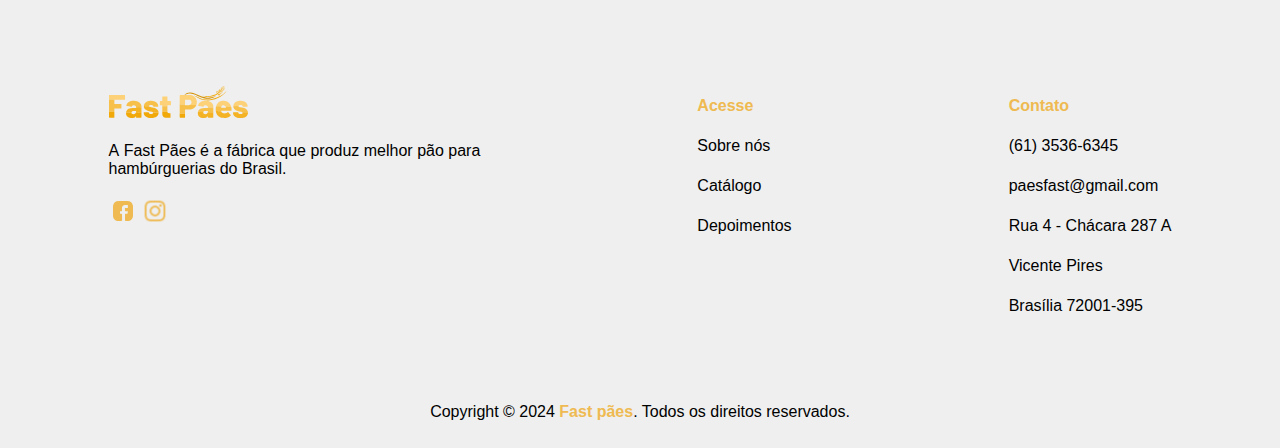
==== commit a5195c18: "ajuste foto" ====
--- a/index.html
+++ b/index.html
@@ -78,7 +78,7 @@
         <div id="anchor3" class="section-dois">
             <div id="anchor2" class="card">
                 <article class="card-principal">
-                    <img class="img-card" src="paox-teste.png" alt="">
+                    <img class="img-card" src="misto-teste.avif" alt="">
                     <p class="texto-card">
                         <span class="titulo-card">Australiano</span>
                         <br><br>
@@ -486,7 +486,7 @@
                 <p class="texto-cliente">As melhores <br> estão aqui!</p>
                 <p class="texto-branco">Confira algumas empresas que não <br> vivem sem FAST PÃES</p>
                 <br><br>
-                <a class="bt-principal" href="https://api.whatsapp.com/send?phone=556135366345">Fazer meu pedido agora!</a>
+                <a class="bt-clientes" href="https://api.whatsapp.com/send?phone=556135366345">Fazer meu pedido agora!</a>
             </div>
 
             <div class="clientes-r">
--- a/style.css
+++ b/style.css
@@ -672,7 +672,7 @@
     border-radius: 30px;
     margin-top: 0;
     font-weight: 700;
-    width: 200px;
+    width: 300px;
     justify-content: center;
   }
 
@@ -687,6 +687,19 @@
     grid-template-columns: 30% 30% 30%;
     gap: 1em;
     padding-top: 70px;
+  }
+
+  .bt-clientes {
+    display: block;
+    color: white;
+    background-color: #CD682B;
+    font-size: 12px;
+    padding: 15px;
+    border-radius: 30px;
+    margin-top: 0;
+    font-weight: 700;
+    width: 180px;
+    text-align: center;
   }
 
   .clientes {
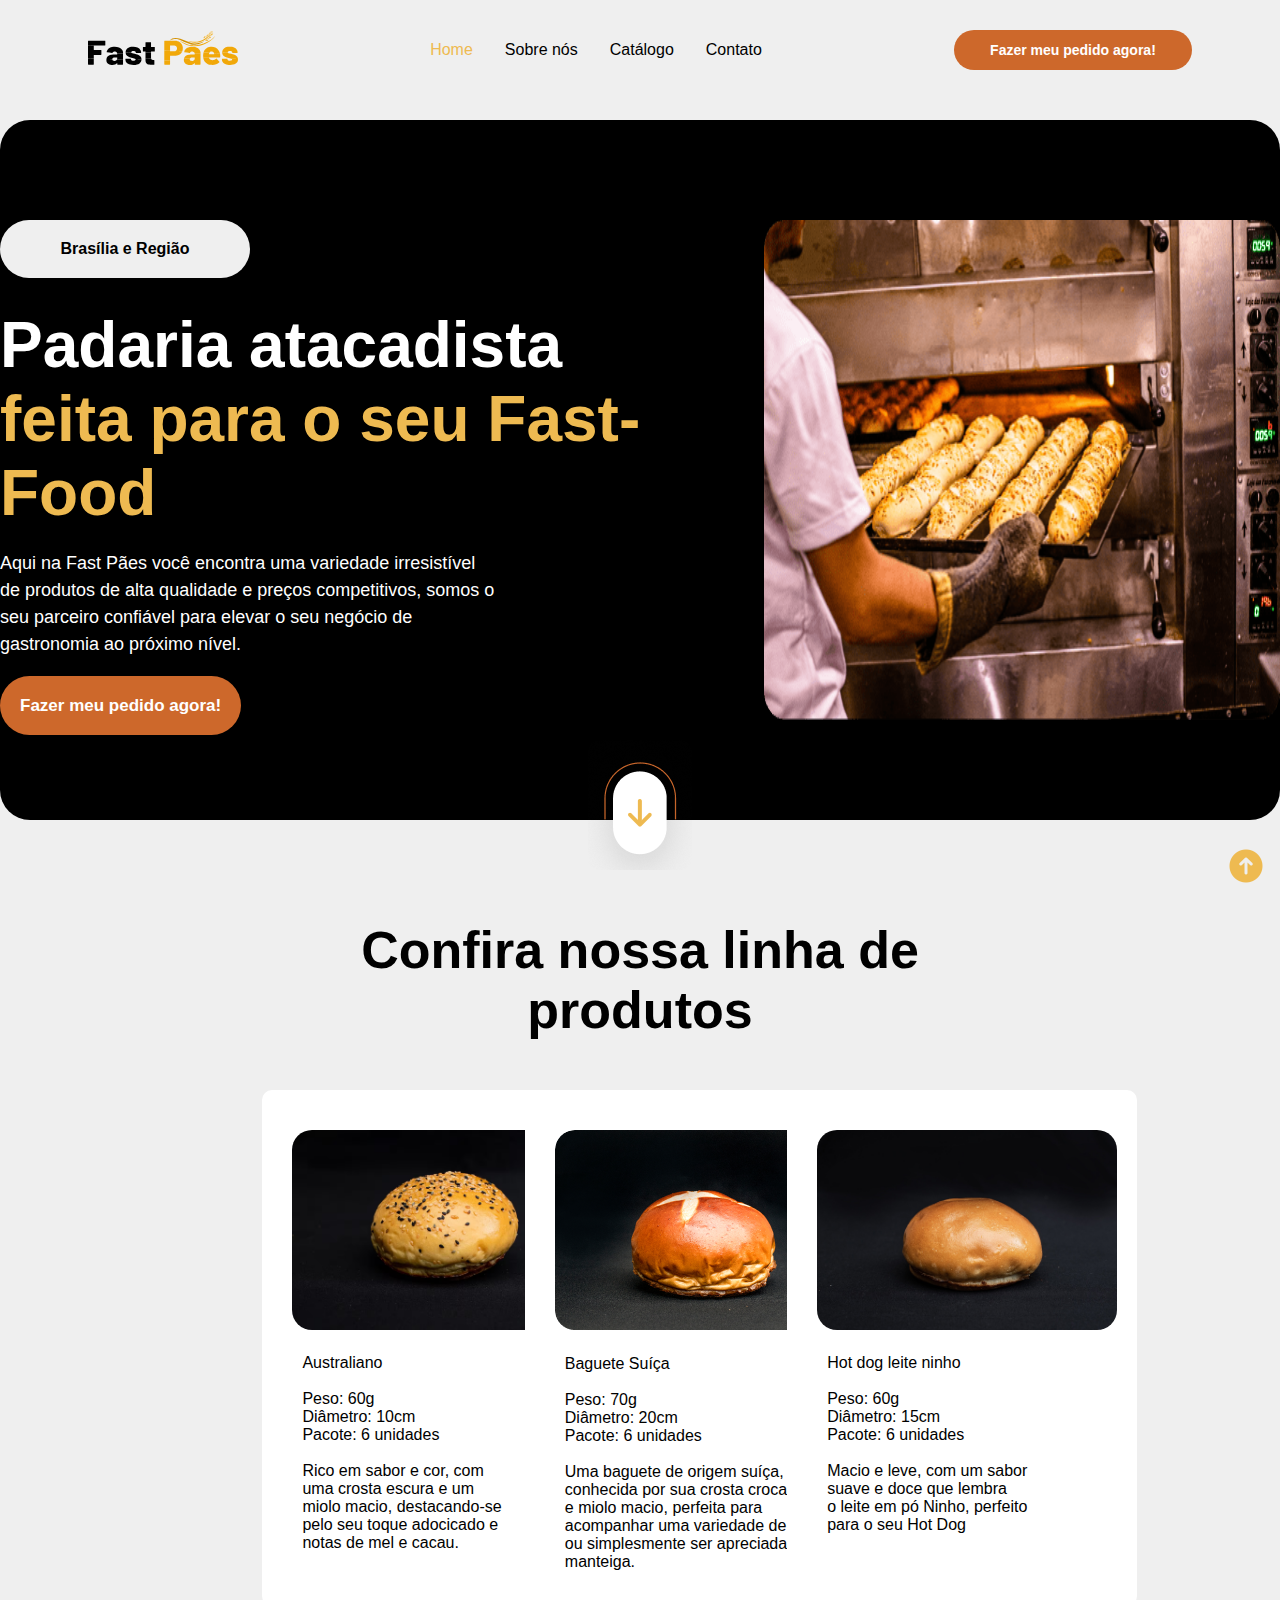
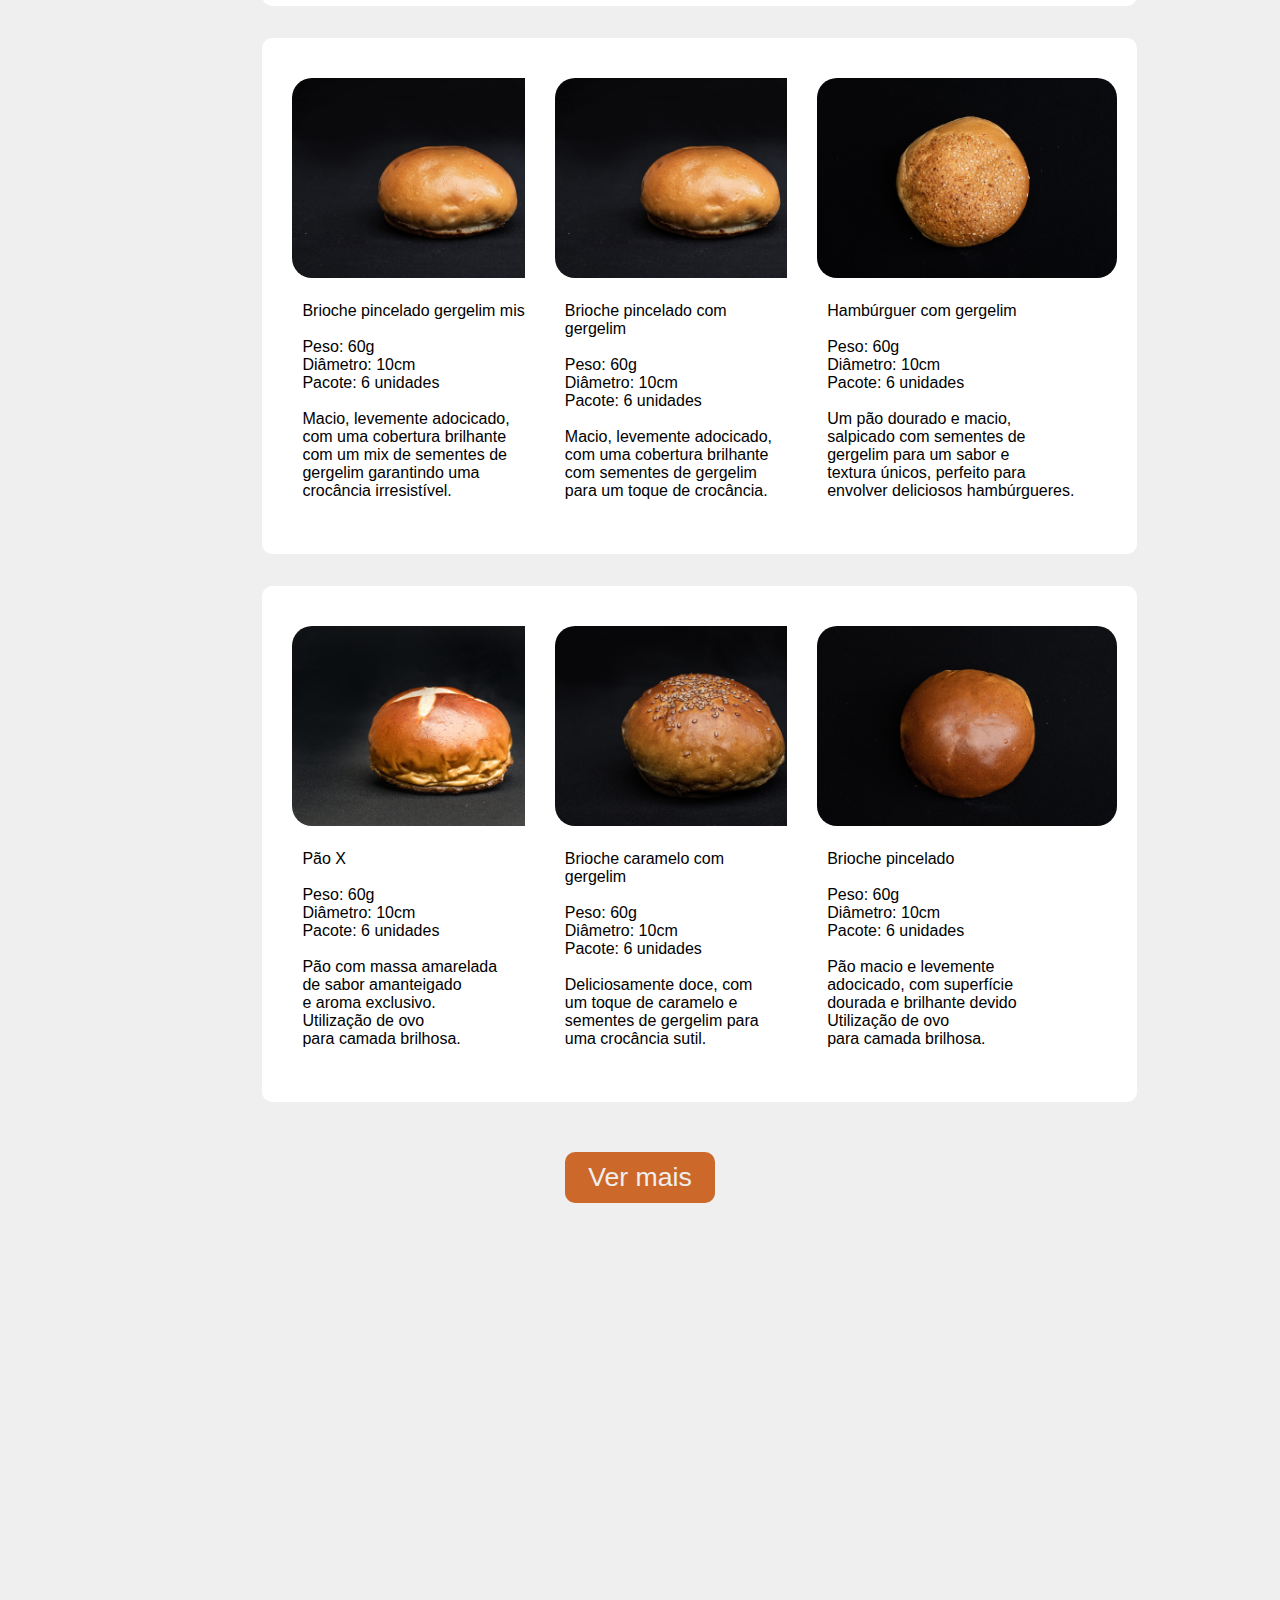
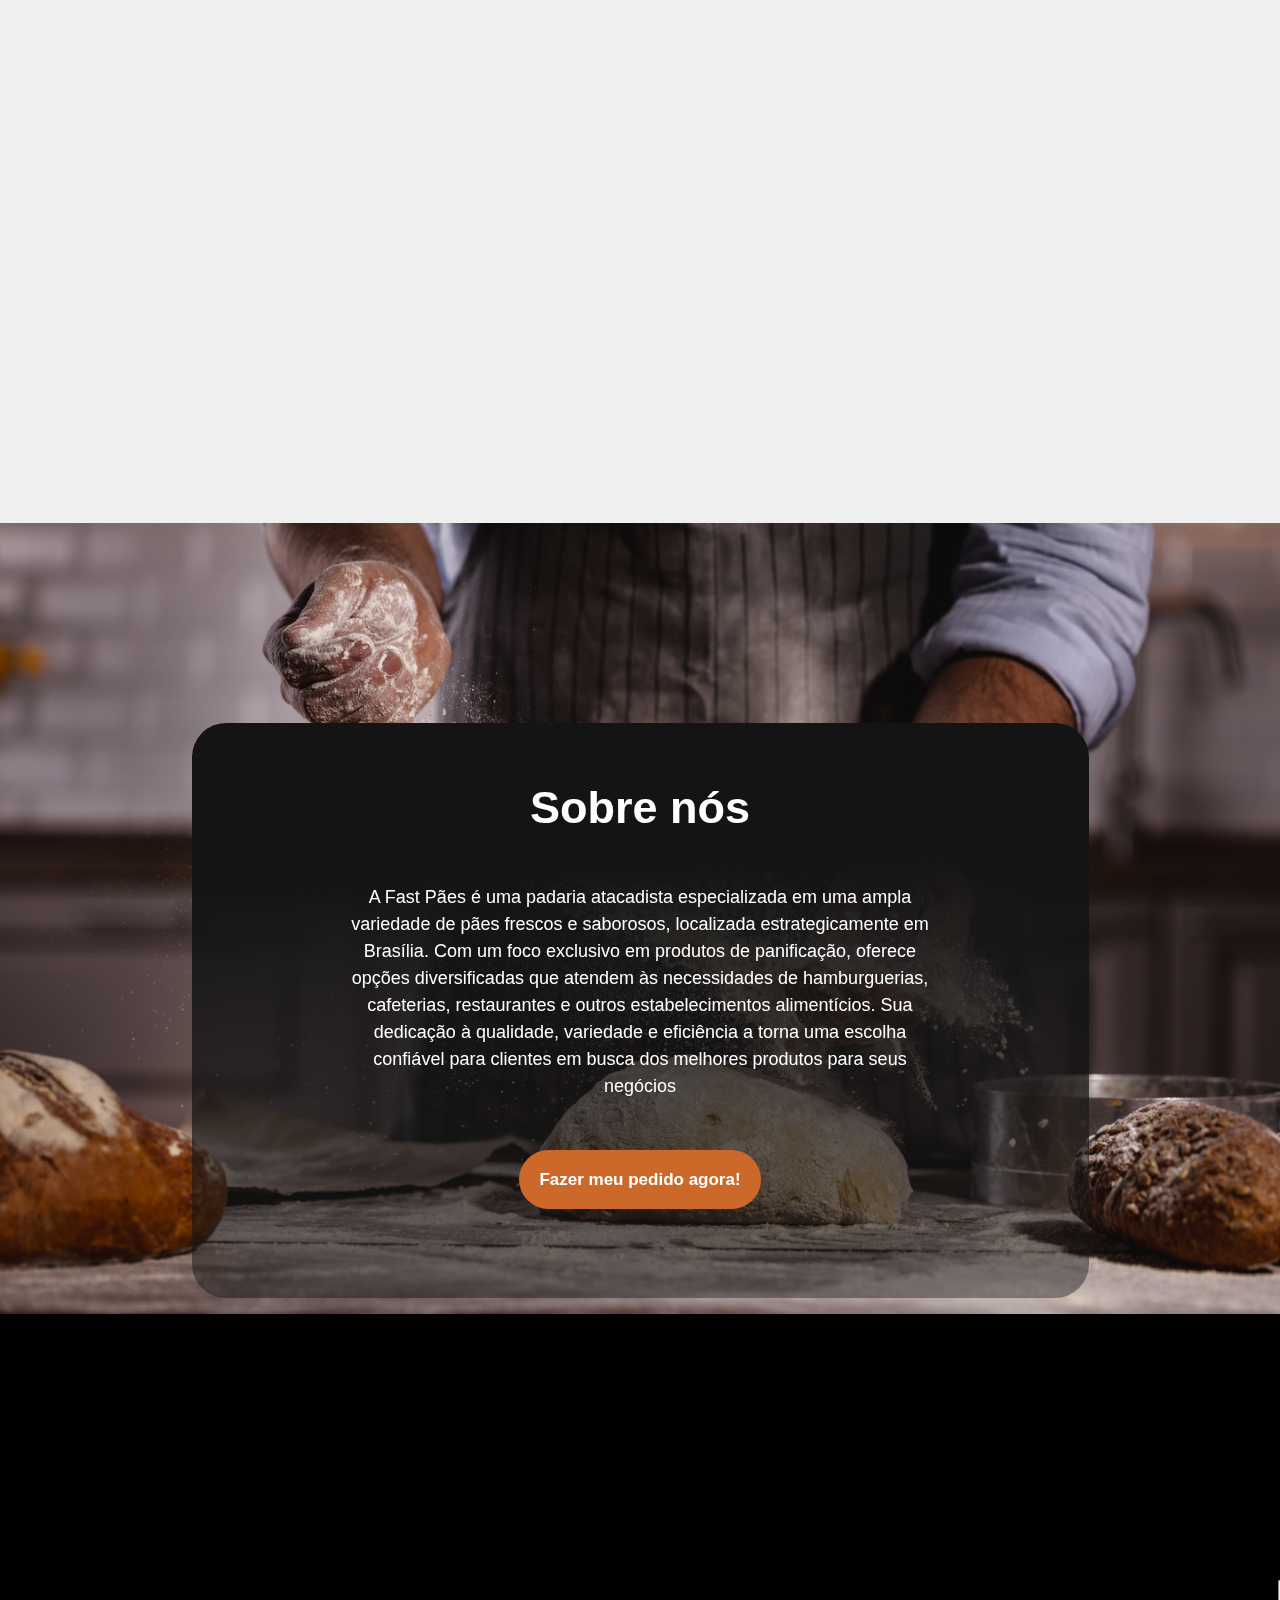
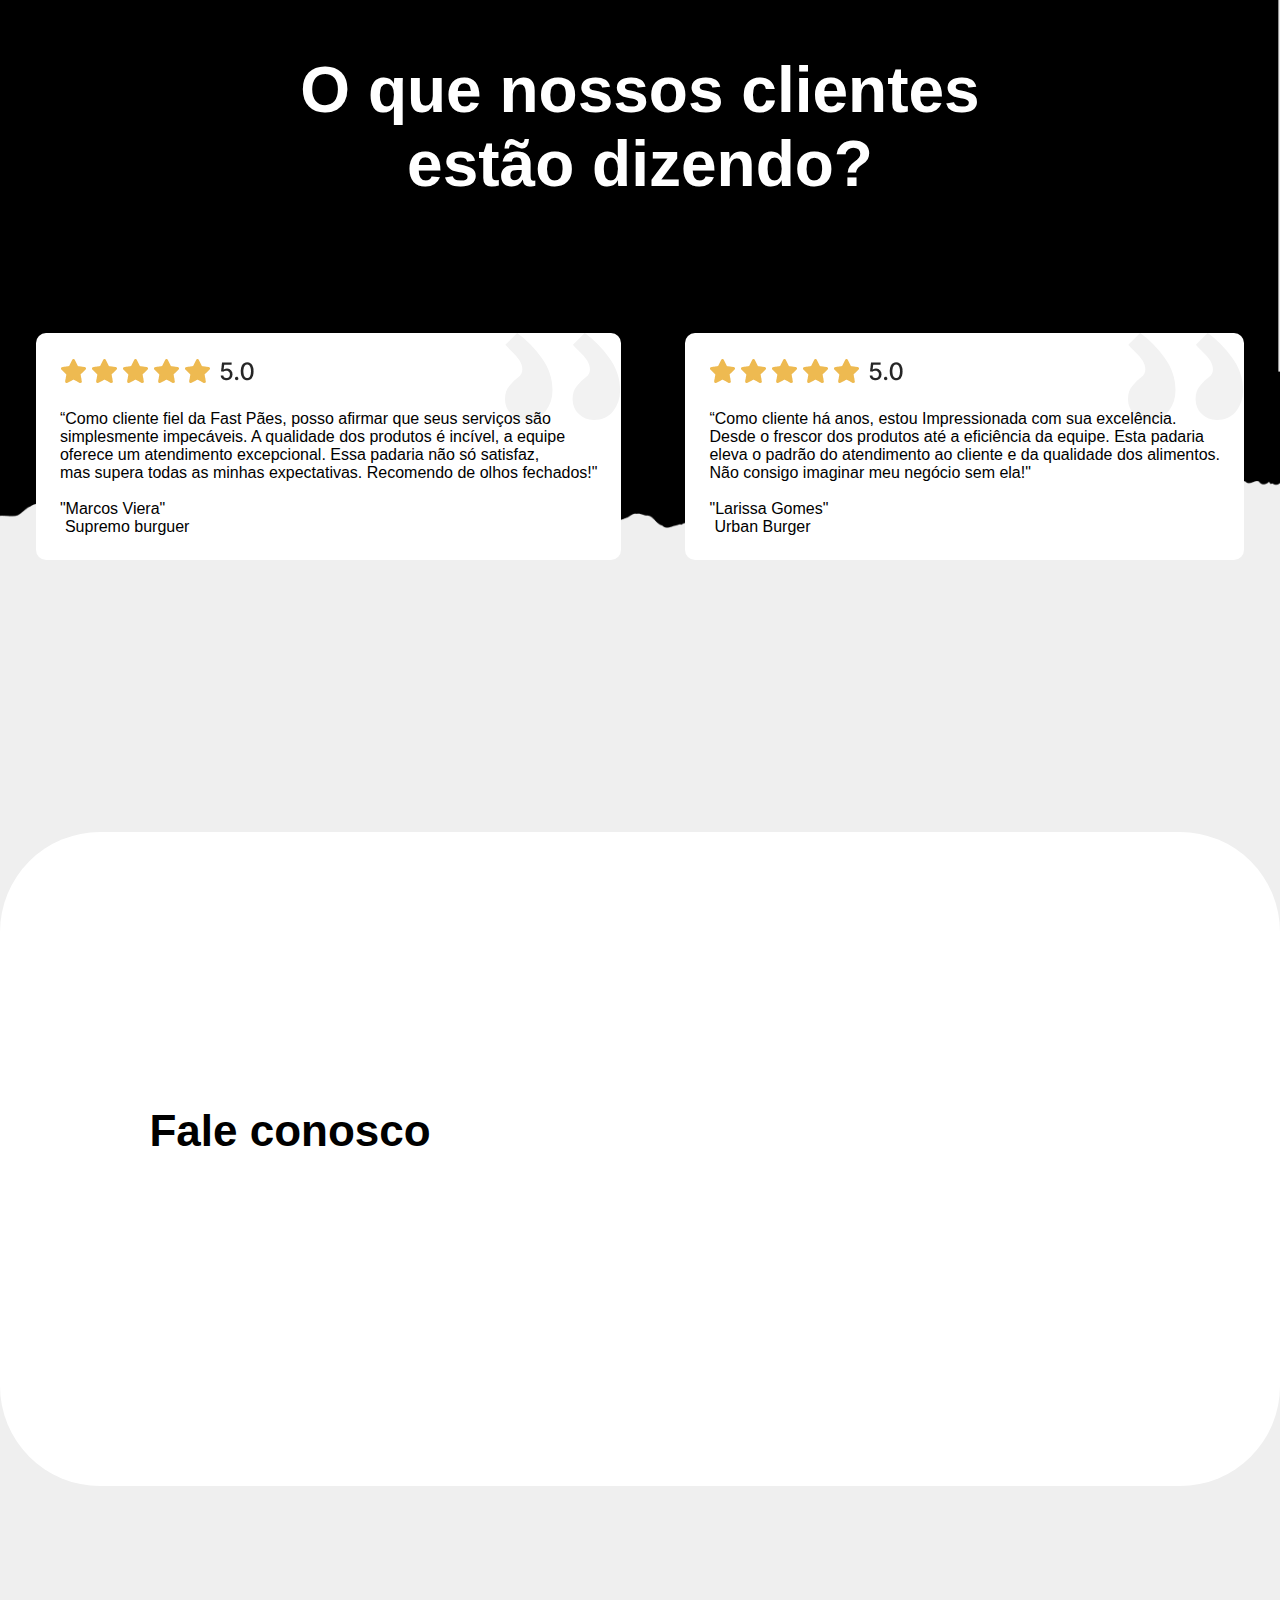
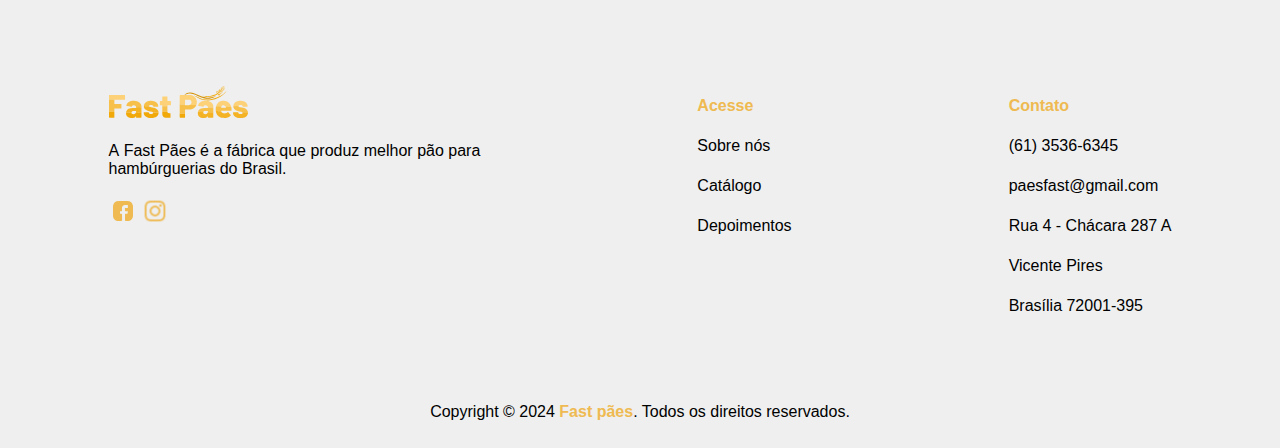
==== commit 630feddb: "ajuste img" ====
--- a/index.html
+++ b/index.html
@@ -78,7 +78,7 @@
         <div id="anchor3" class="section-dois">
             <div id="anchor2" class="card">
                 <article class="card-principal">
-                    <img class="img-card" src="misto-teste.avif" alt="">
+                    <img class="img-card" src="misto-teste.avif" alt="" width="300px">
                     <p class="texto-card">
                         <span class="titulo-card">Australiano</span>
                         <br><br>
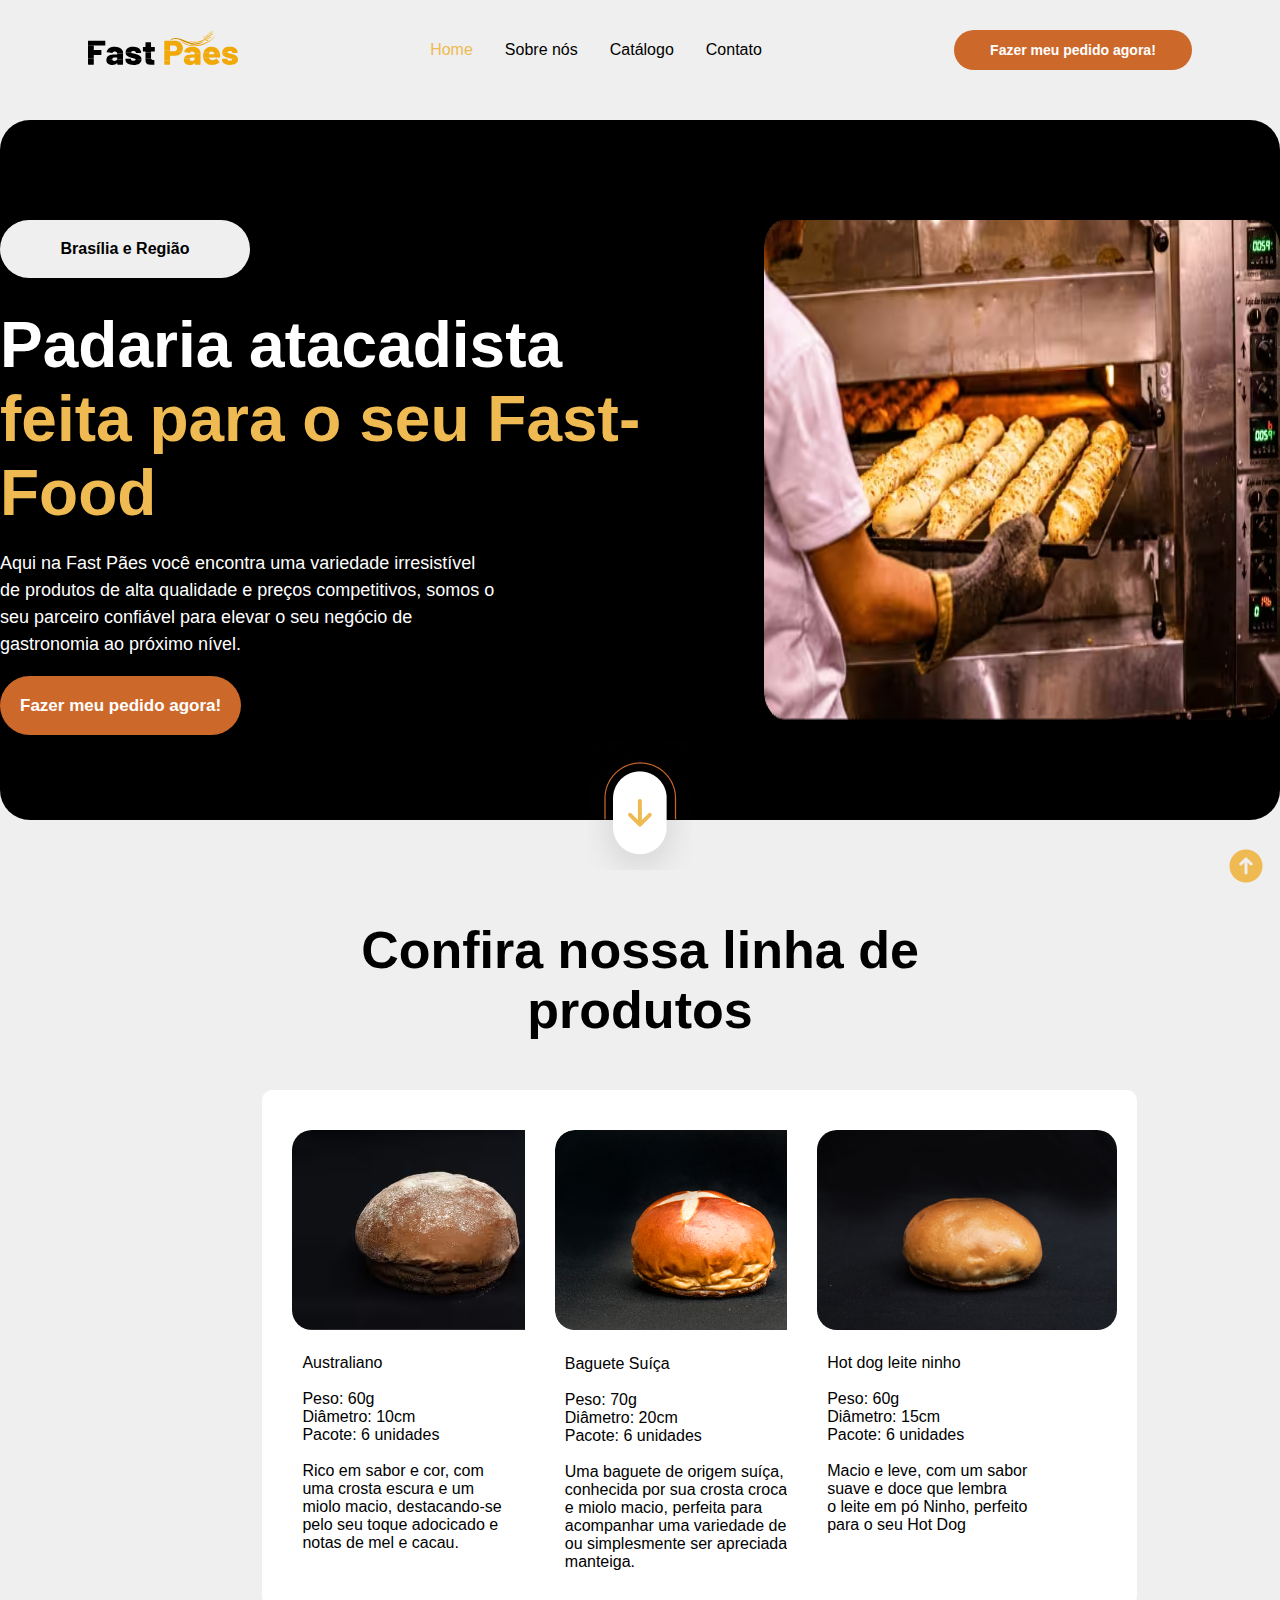
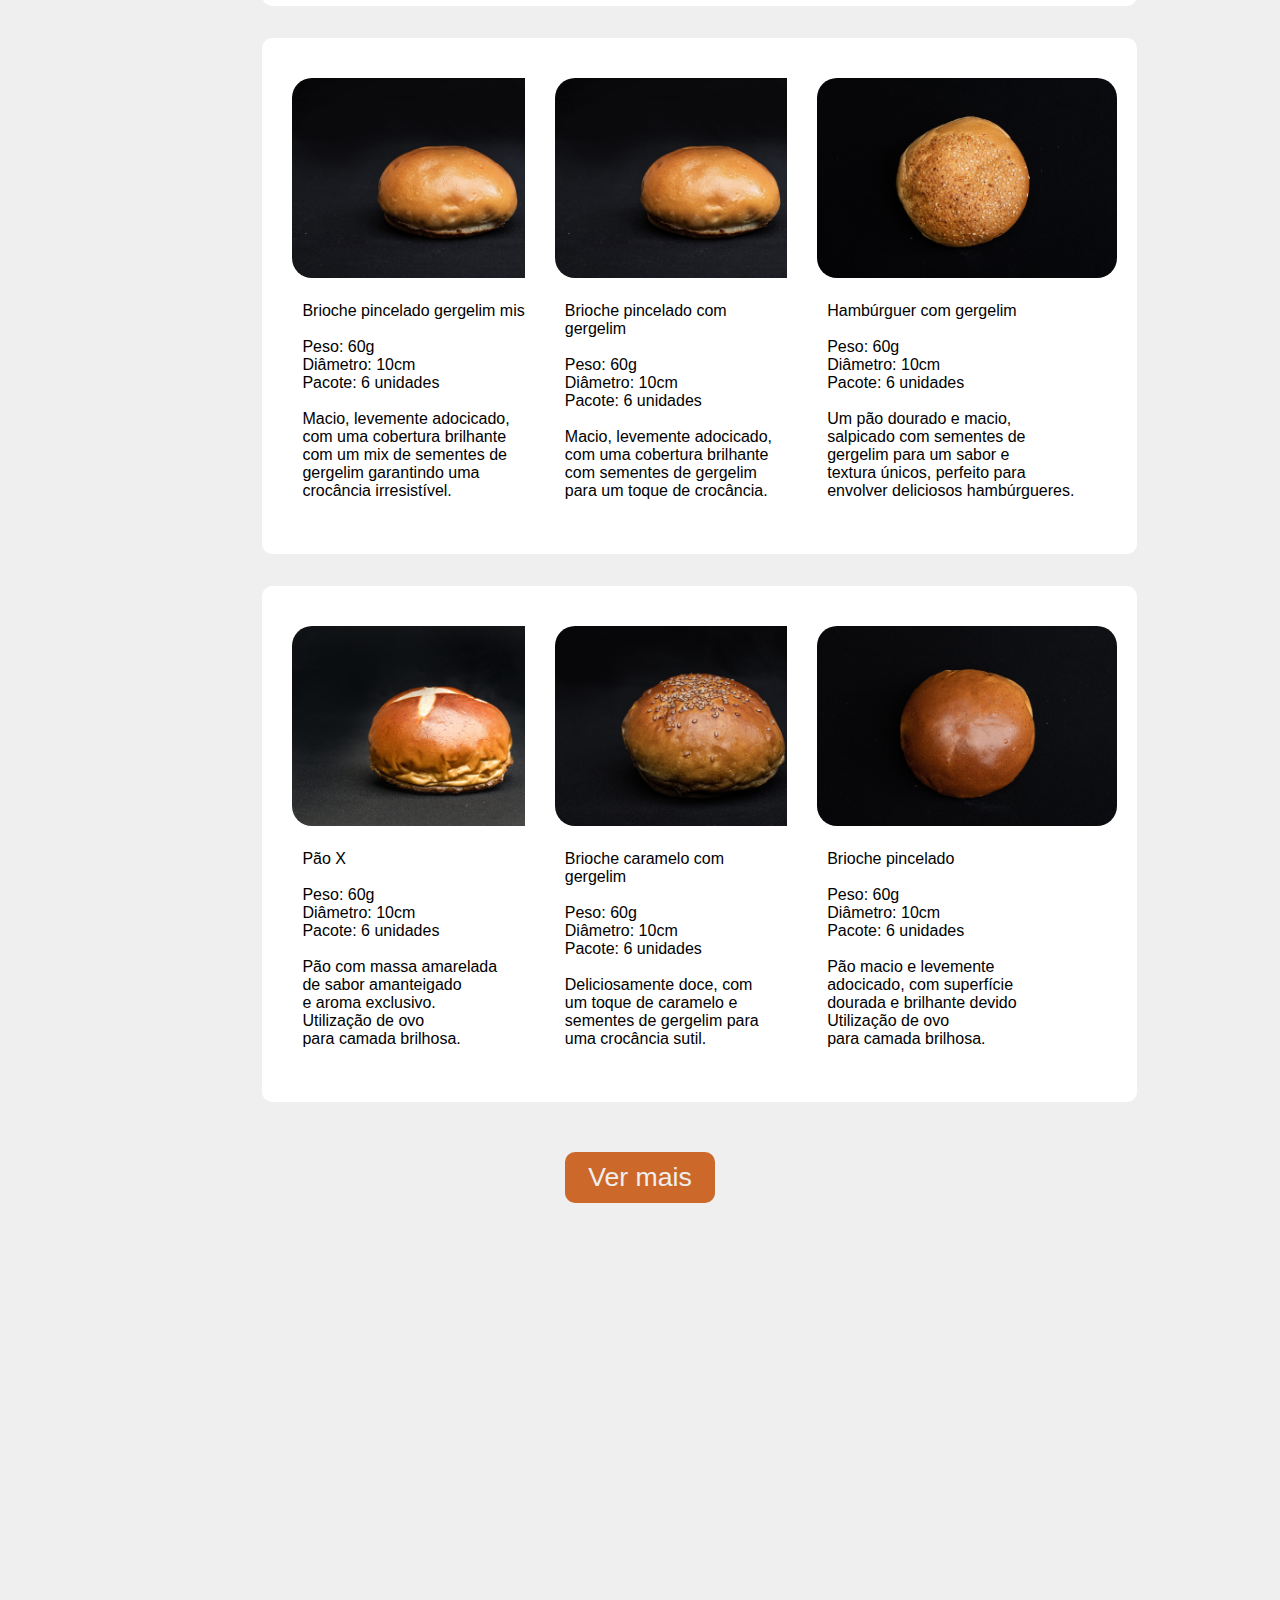
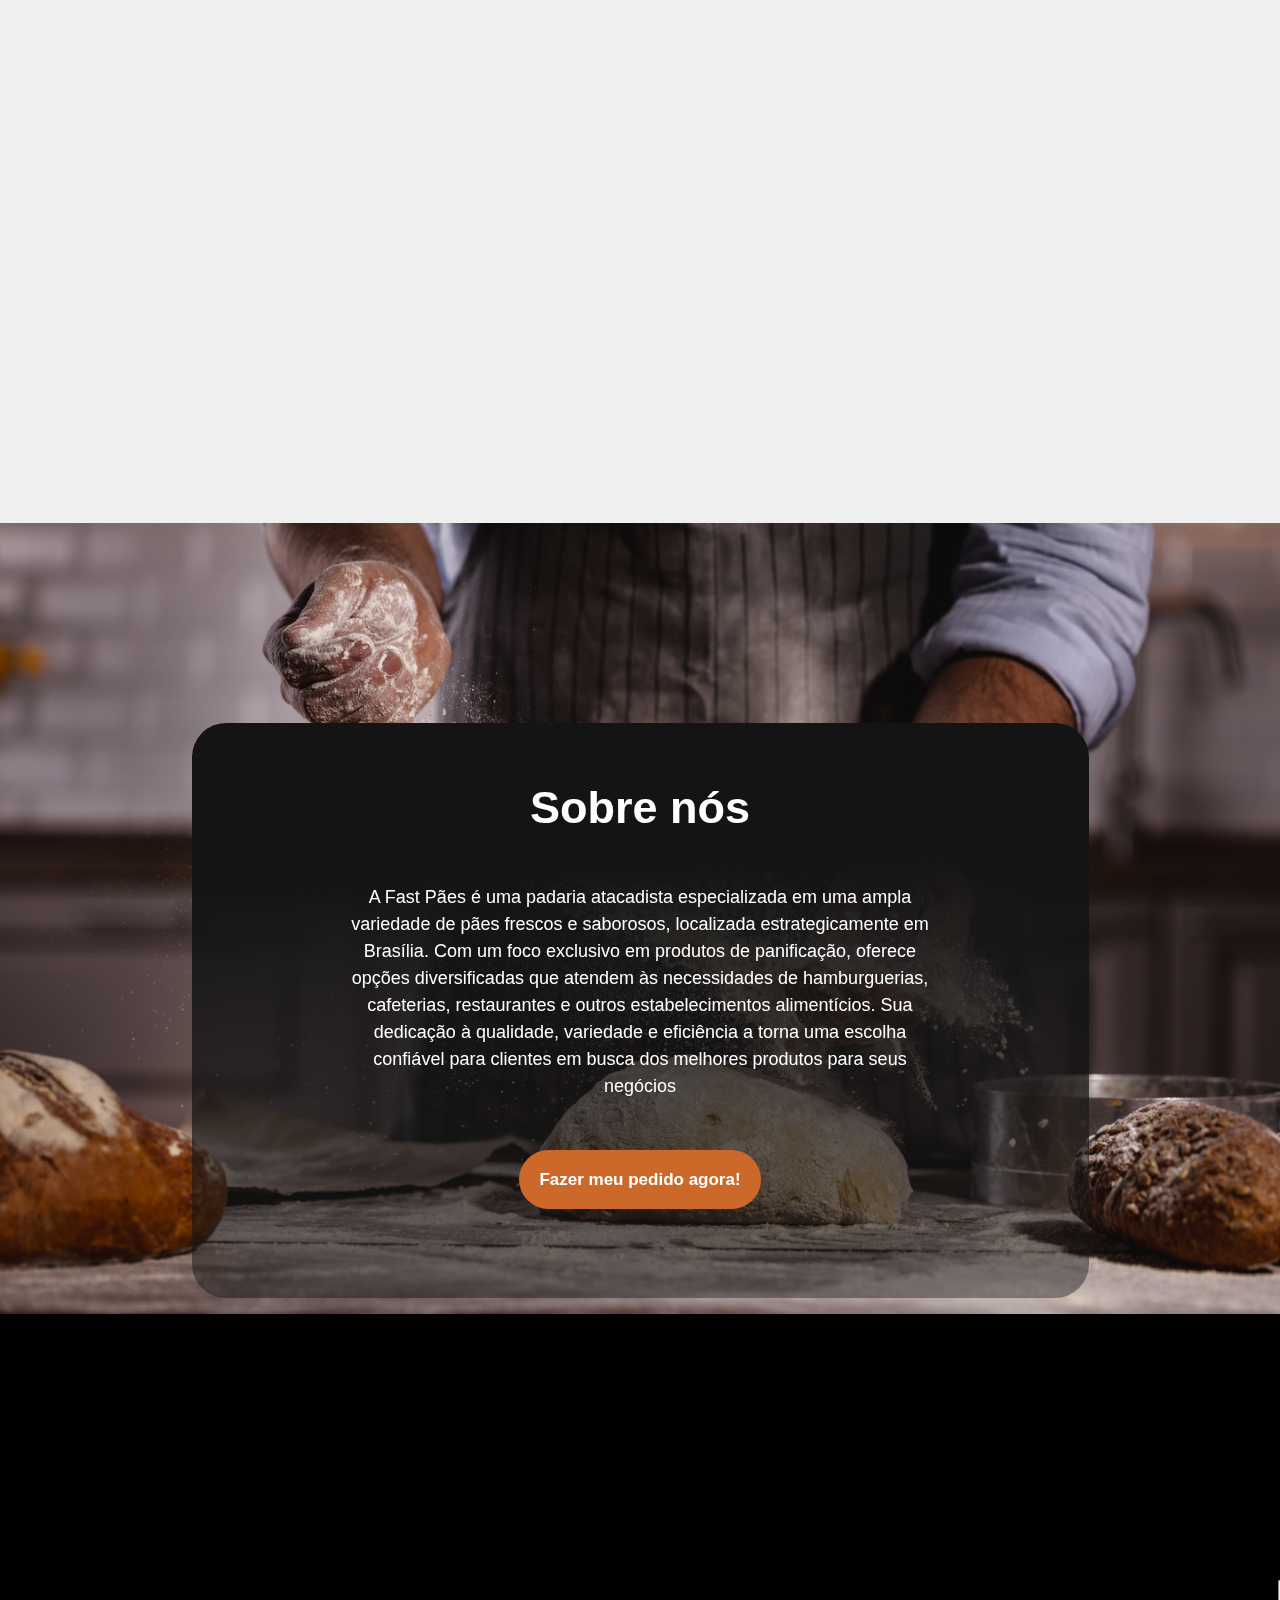
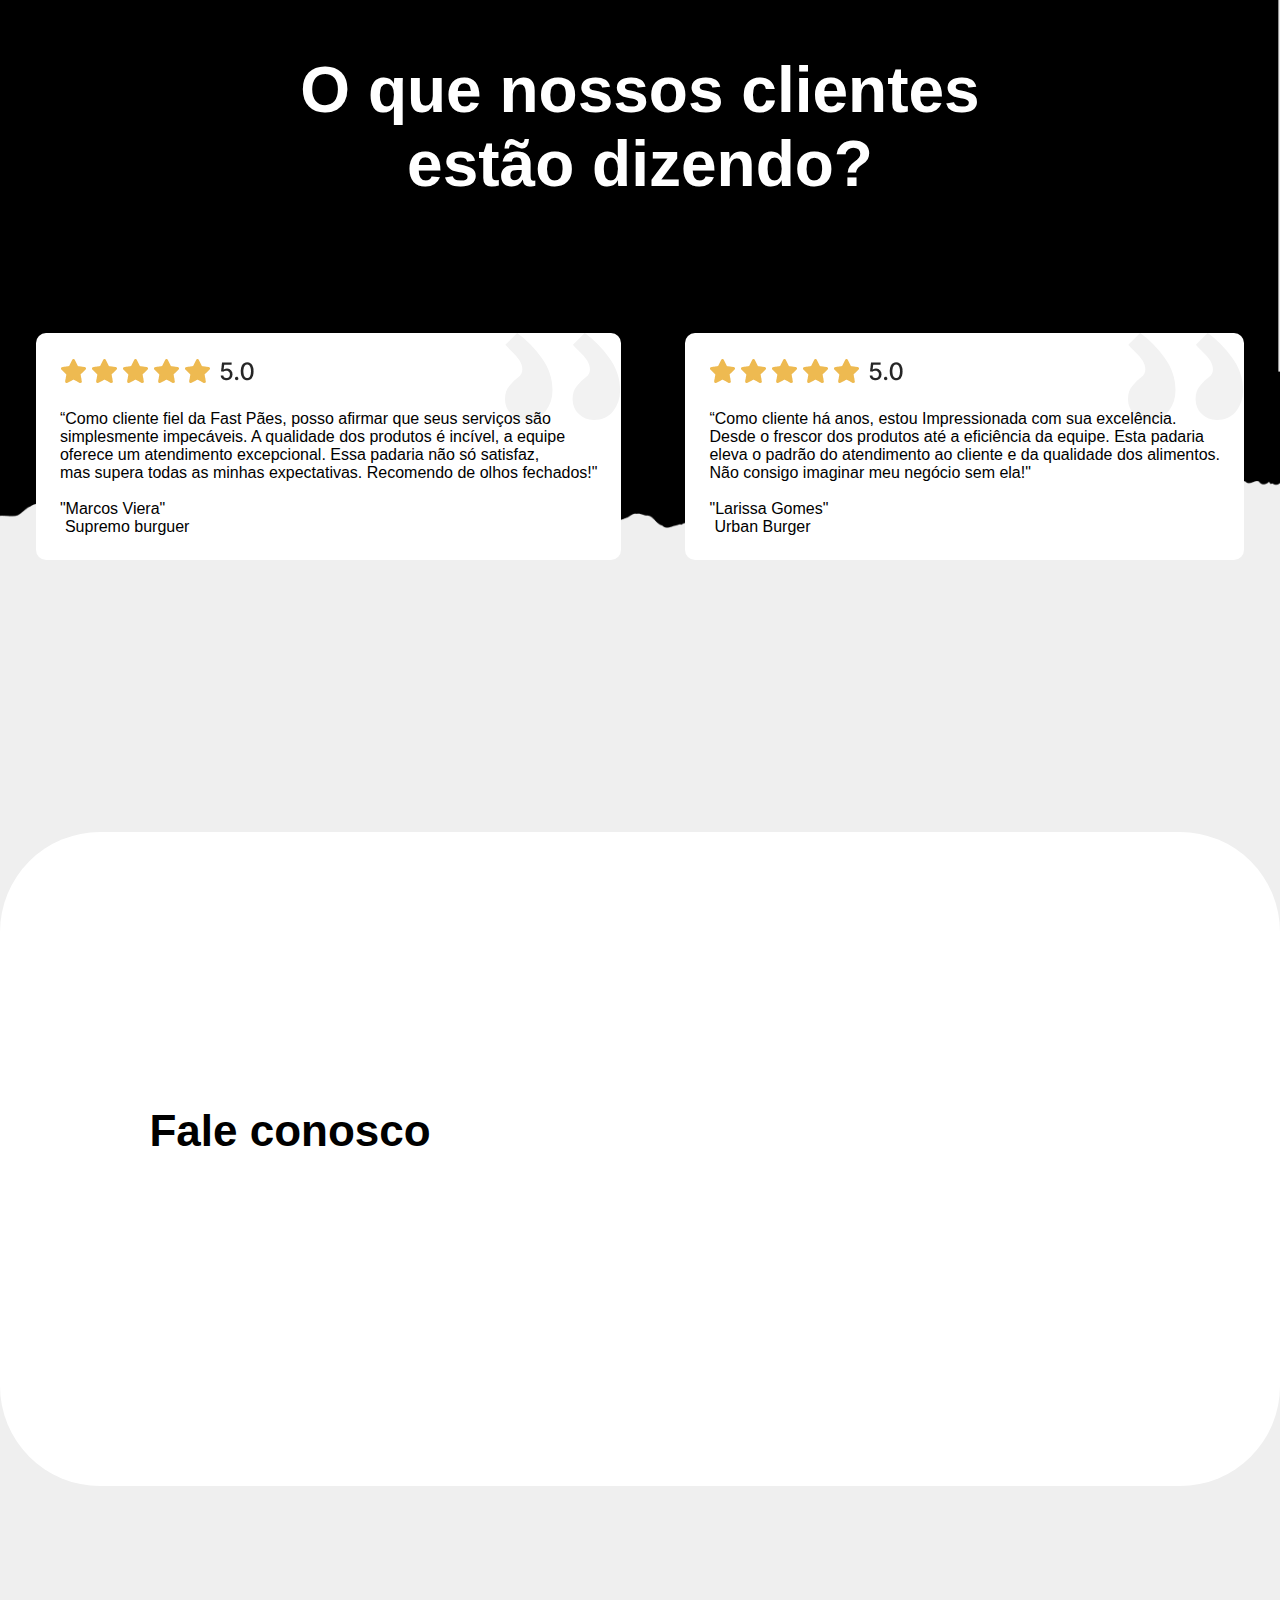
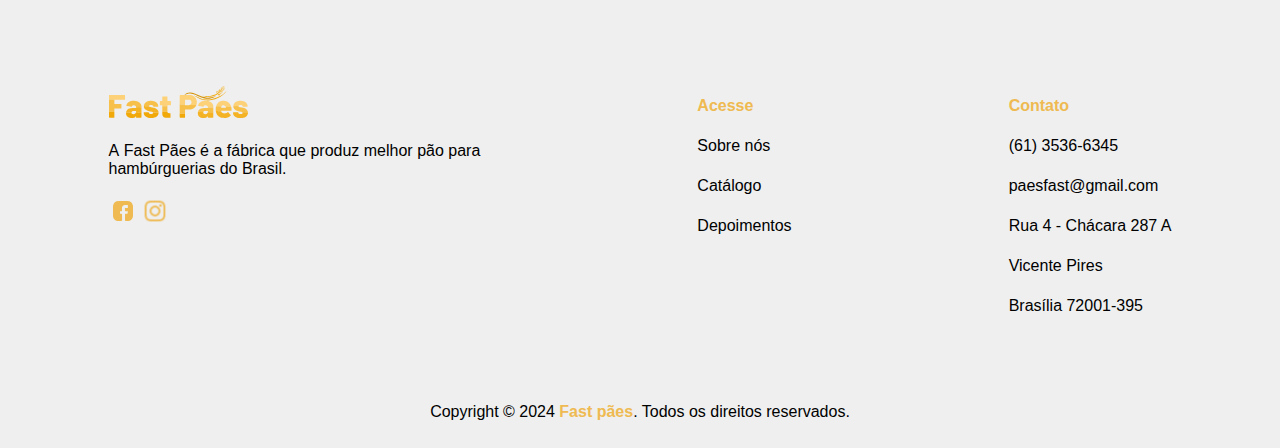
==== commit ed50b712: "teste img" ====
--- a/index.html
+++ b/index.html
@@ -58,7 +58,7 @@
             </div>
     
             <div class="card-r">
-                <img class="img-principal" src="producao2.png" alt="">
+                <img class="img-principal" src="producao2.avif" alt="">
             </div>
     
         </div>
@@ -78,7 +78,7 @@
         <div id="anchor3" class="section-dois">
             <div id="anchor2" class="card">
                 <article class="card-principal">
-                    <img class="img-card" src="misto-teste.avif" alt="" width="300px">
+                    <img class="img-card" src="produto18 1.avif" alt="" width="300px">
                     <p class="texto-card">
                         <span class="titulo-card">Australiano</span>
                         <br><br>
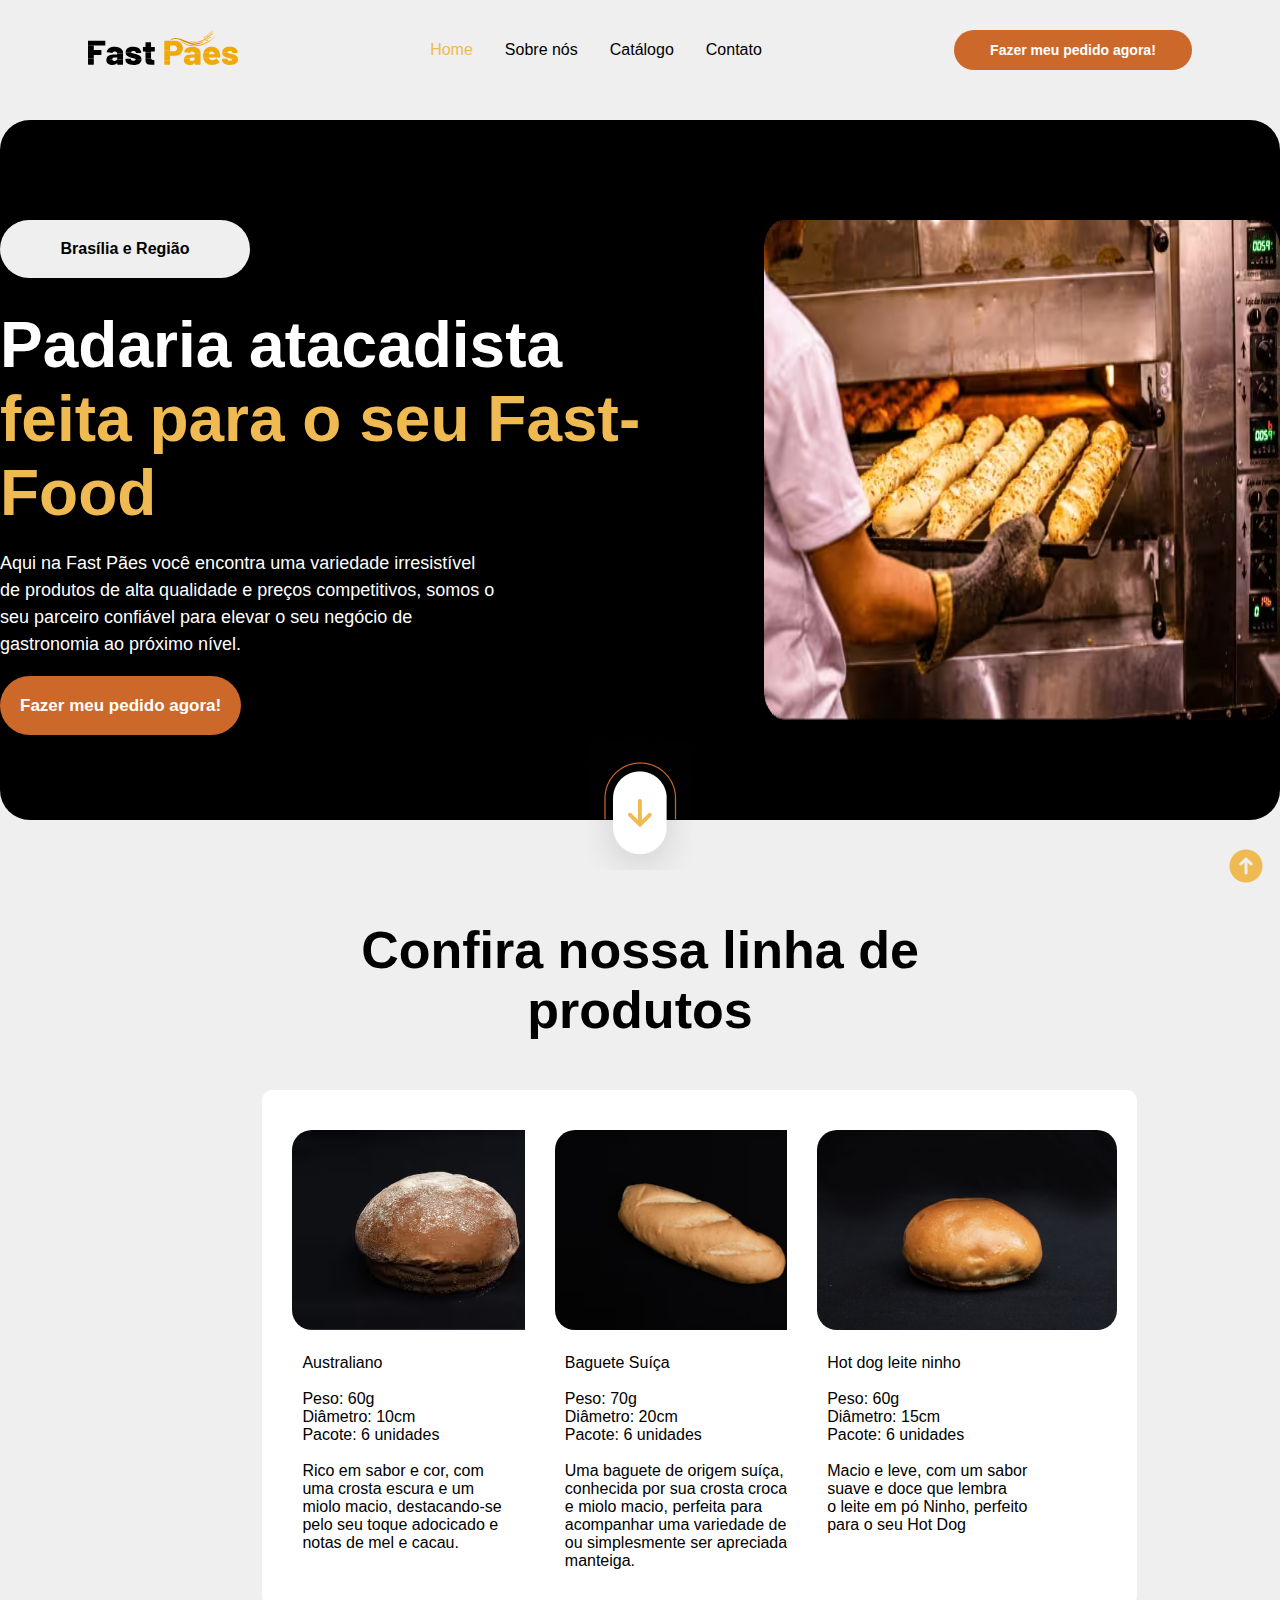
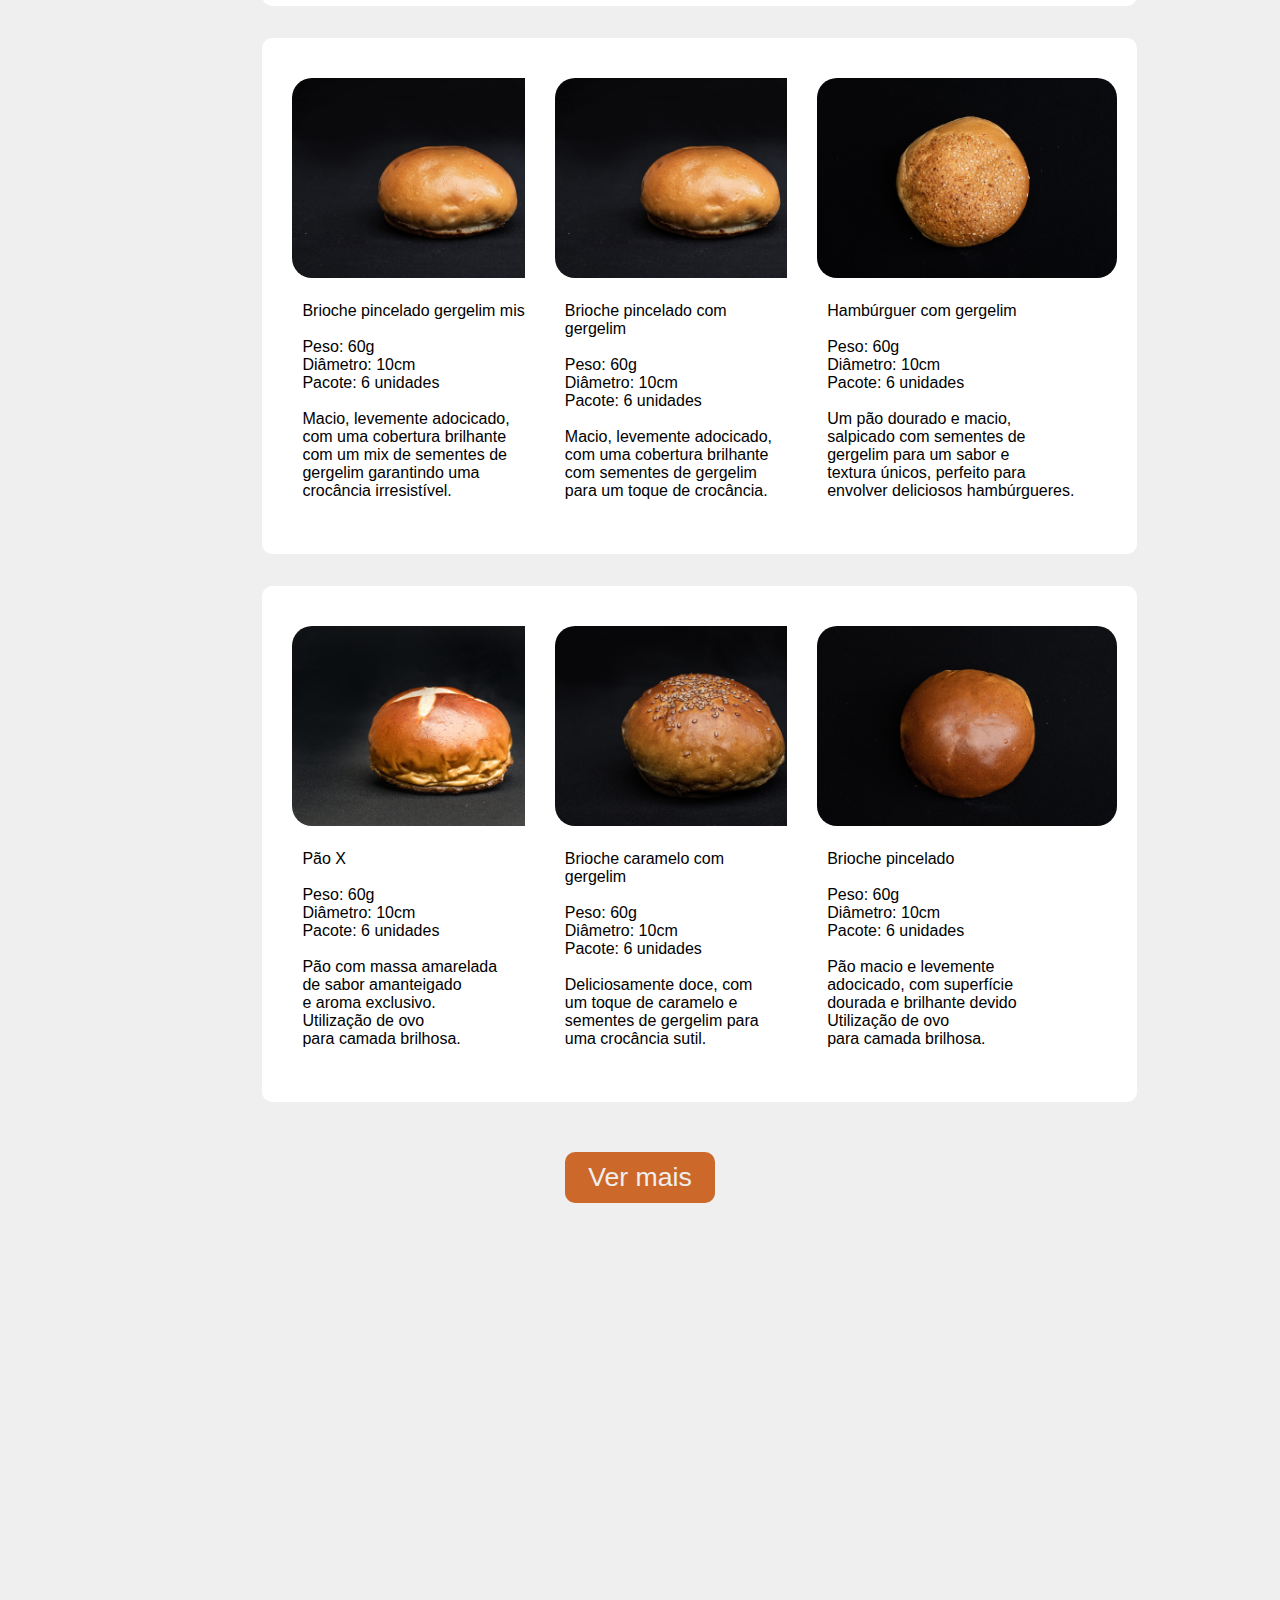
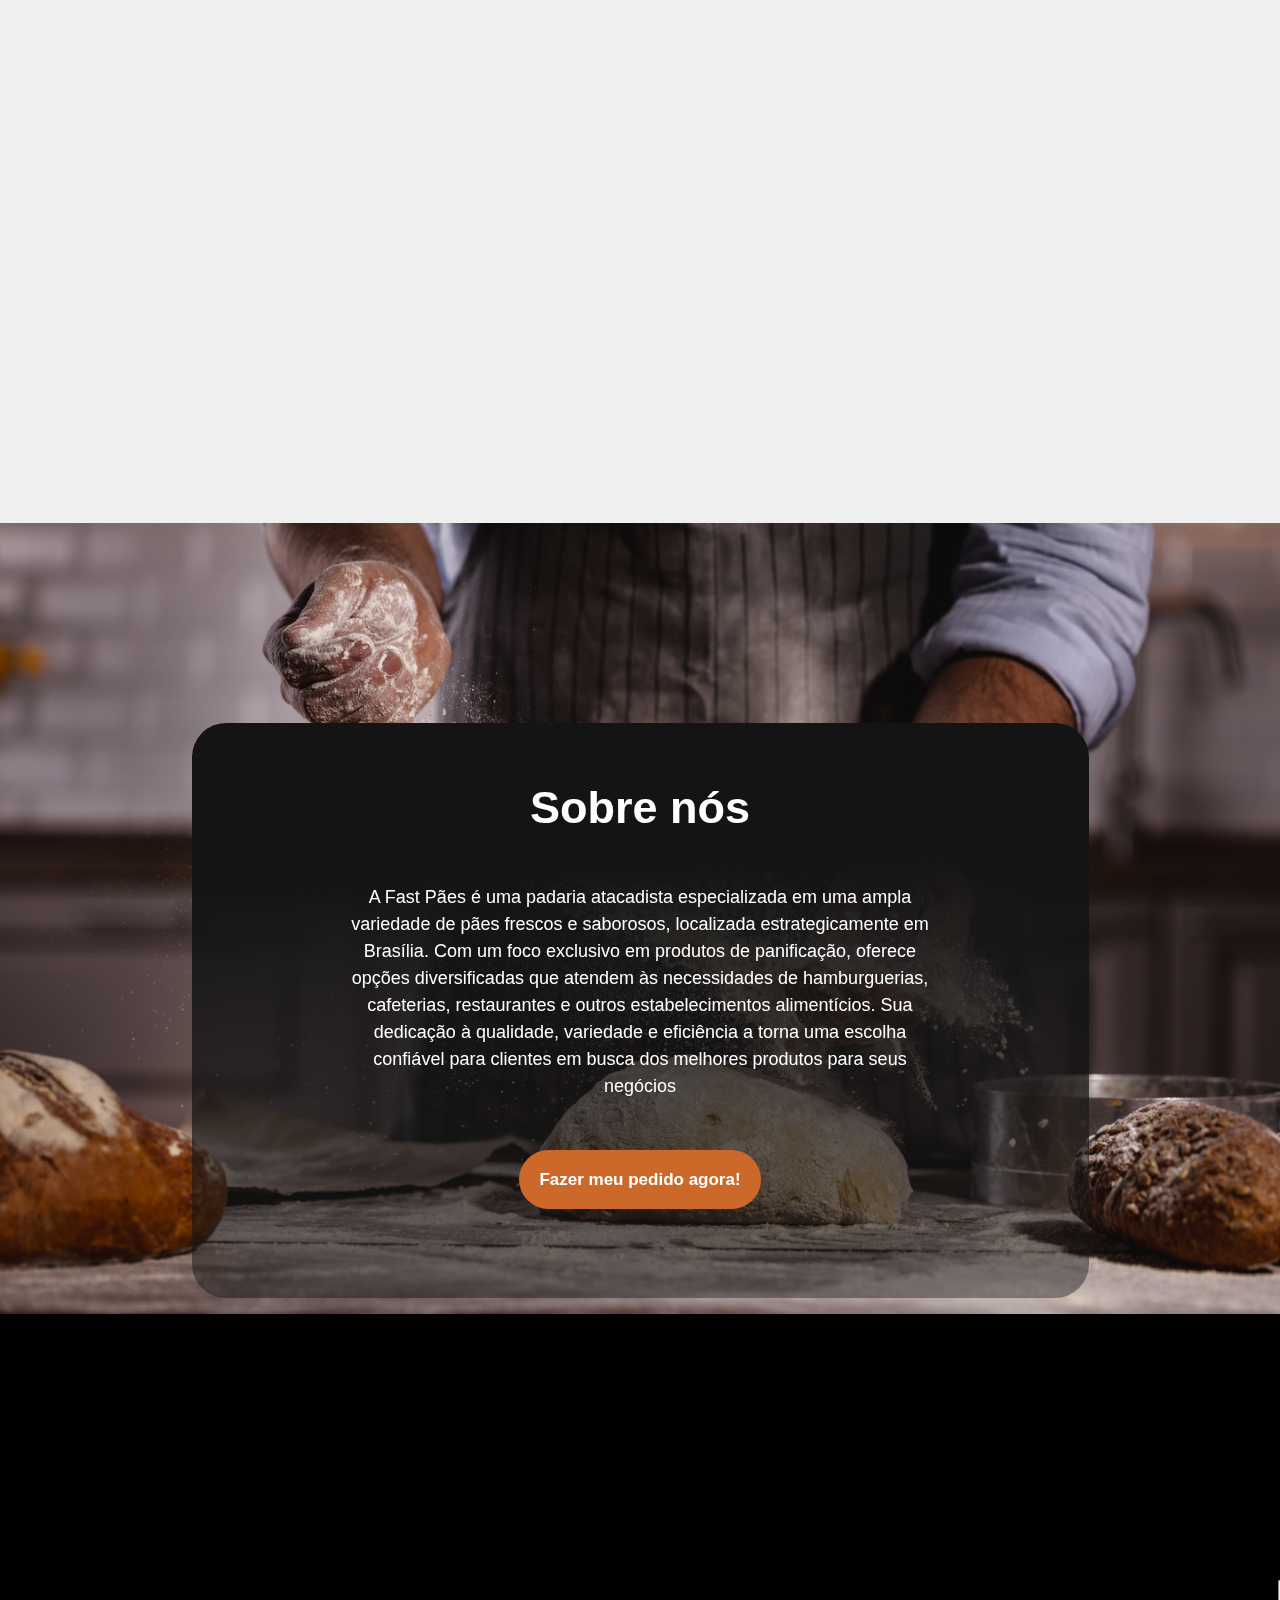
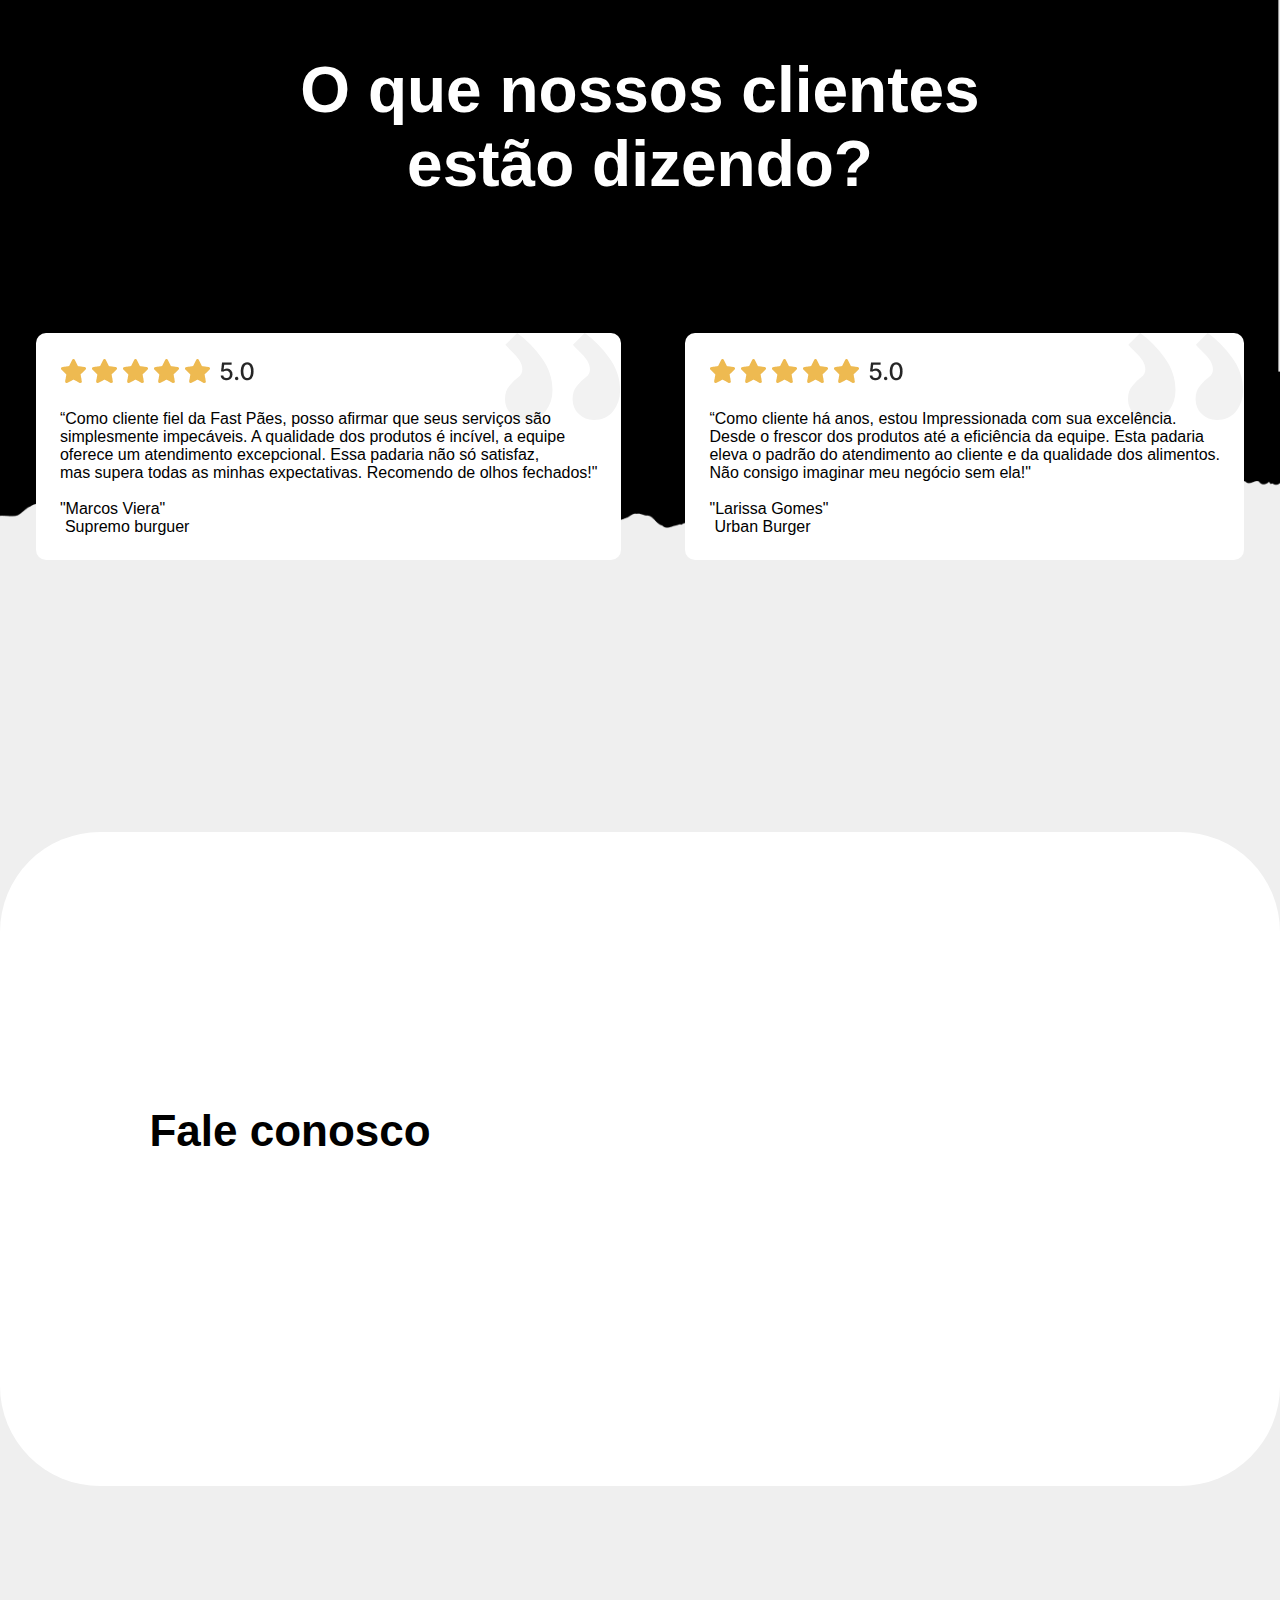
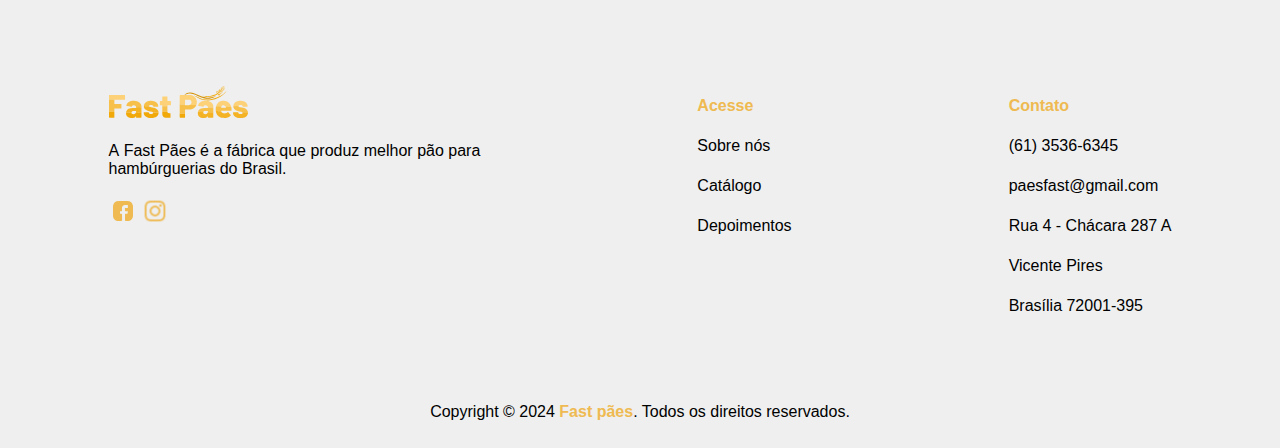
==== commit 81c4f77f: "ajuste foto" ====
--- a/index.html
+++ b/index.html
@@ -101,7 +101,7 @@
 
             <div class="card">
                 <article class="card-principal">
-                    <img class="img-card" src="paox-teste.png" alt="" width="300px">
+                    <img class="img-card" src="produto14.avif" alt="" width="300px">
                     <p class="texto-card">
                         <span class="titulo-card">Baguete Suíça</span>
                         <br><br>
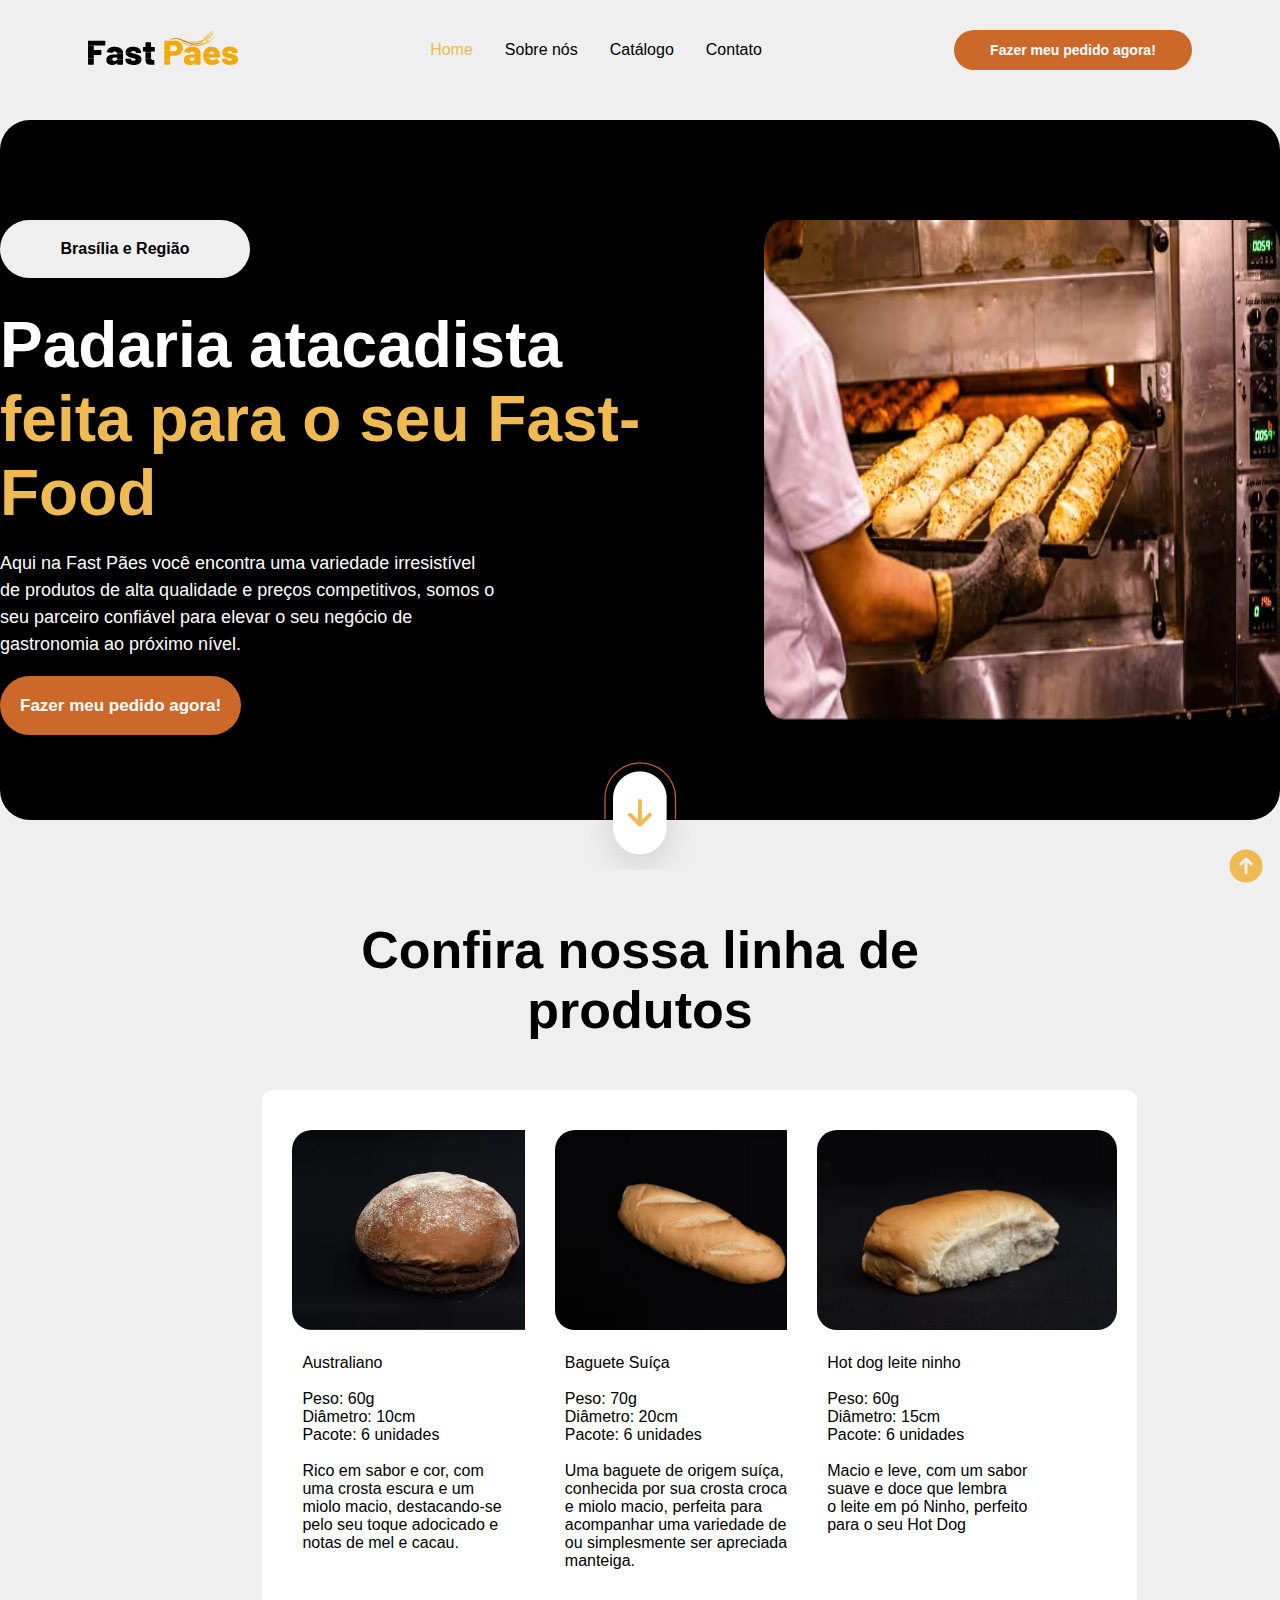
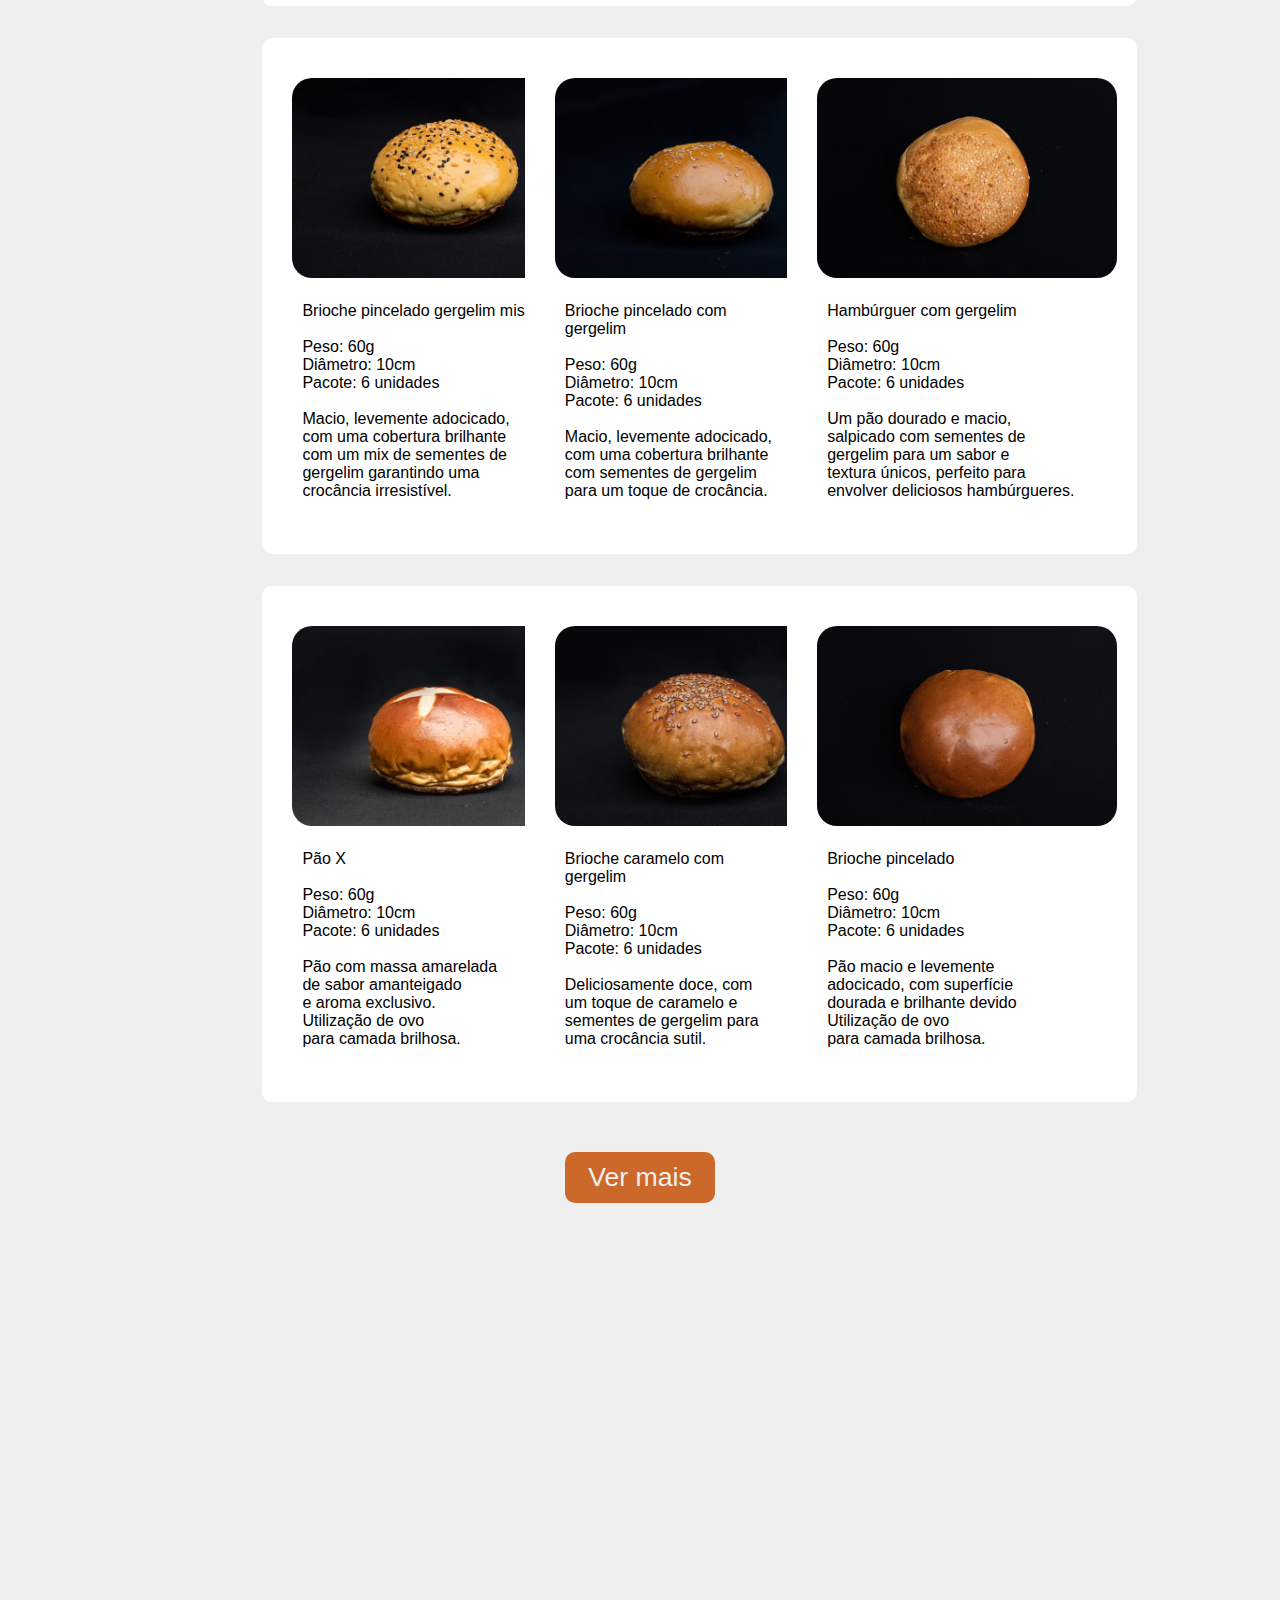
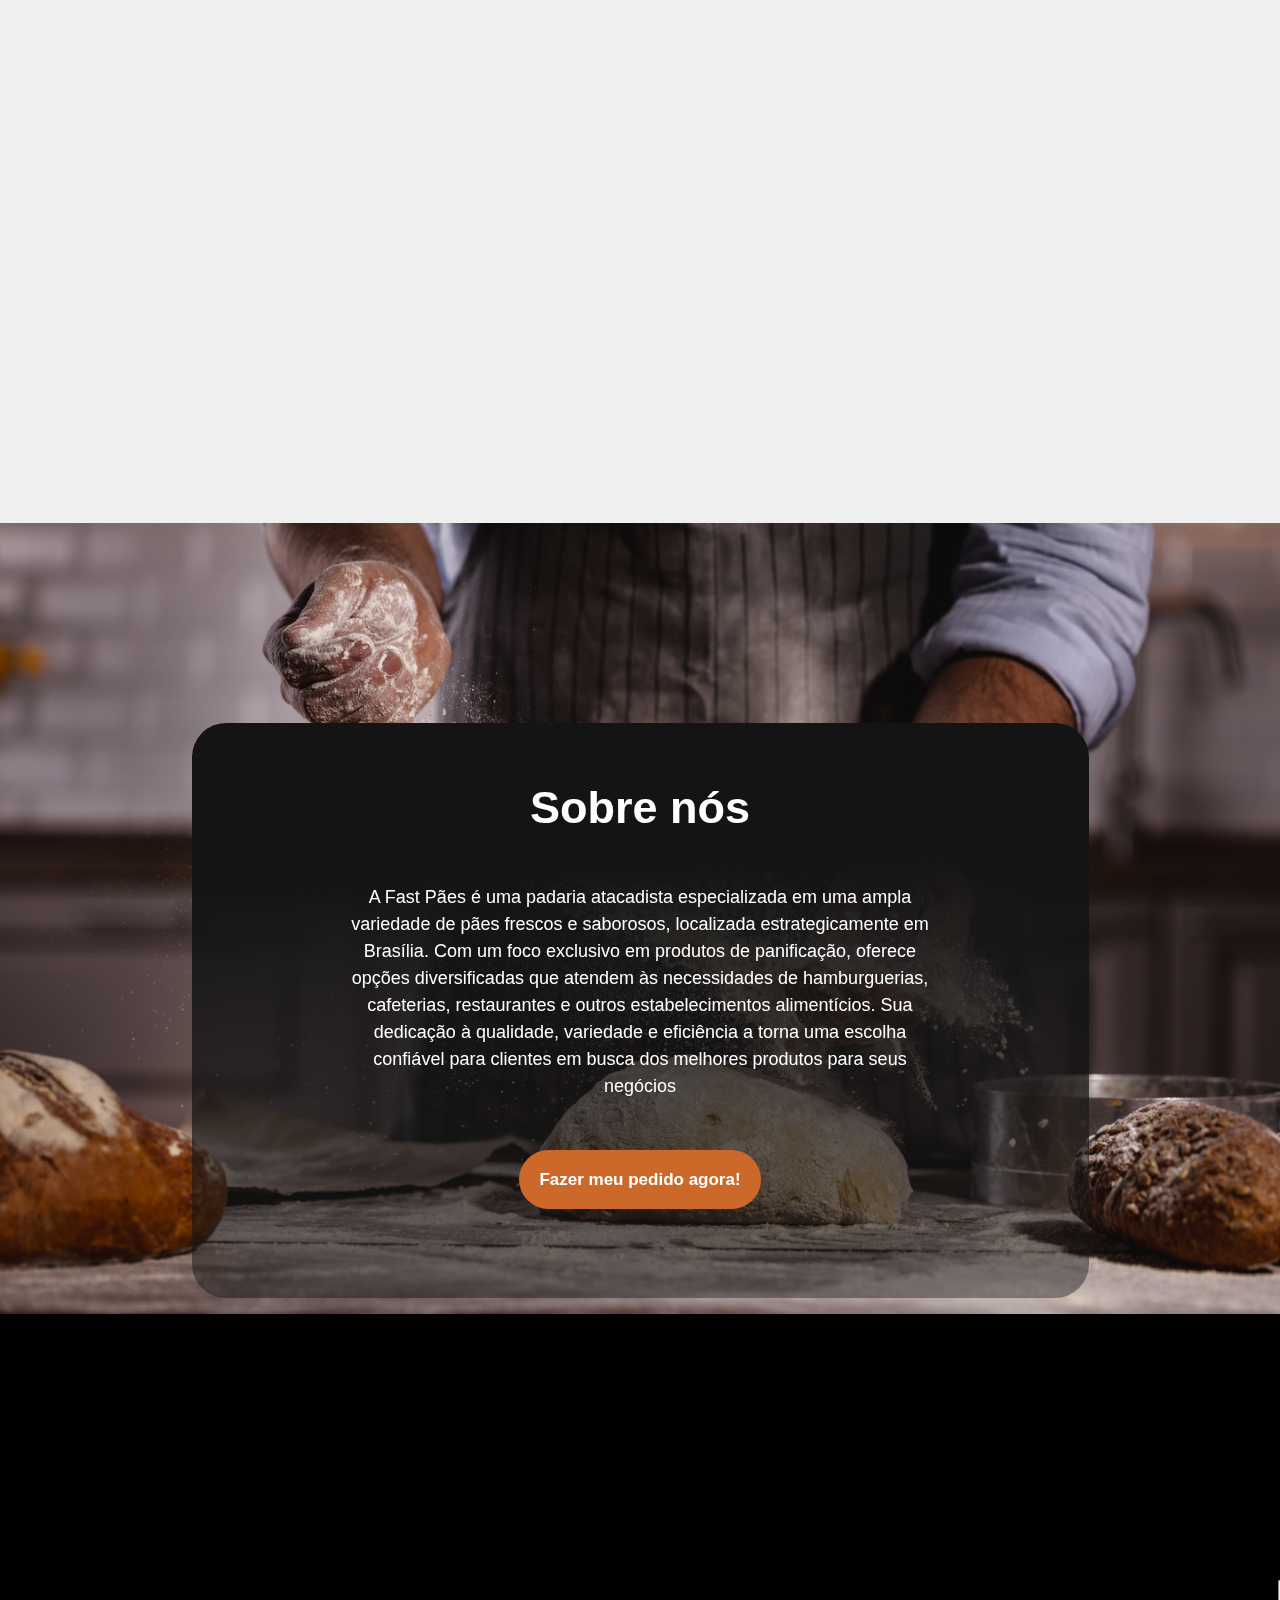
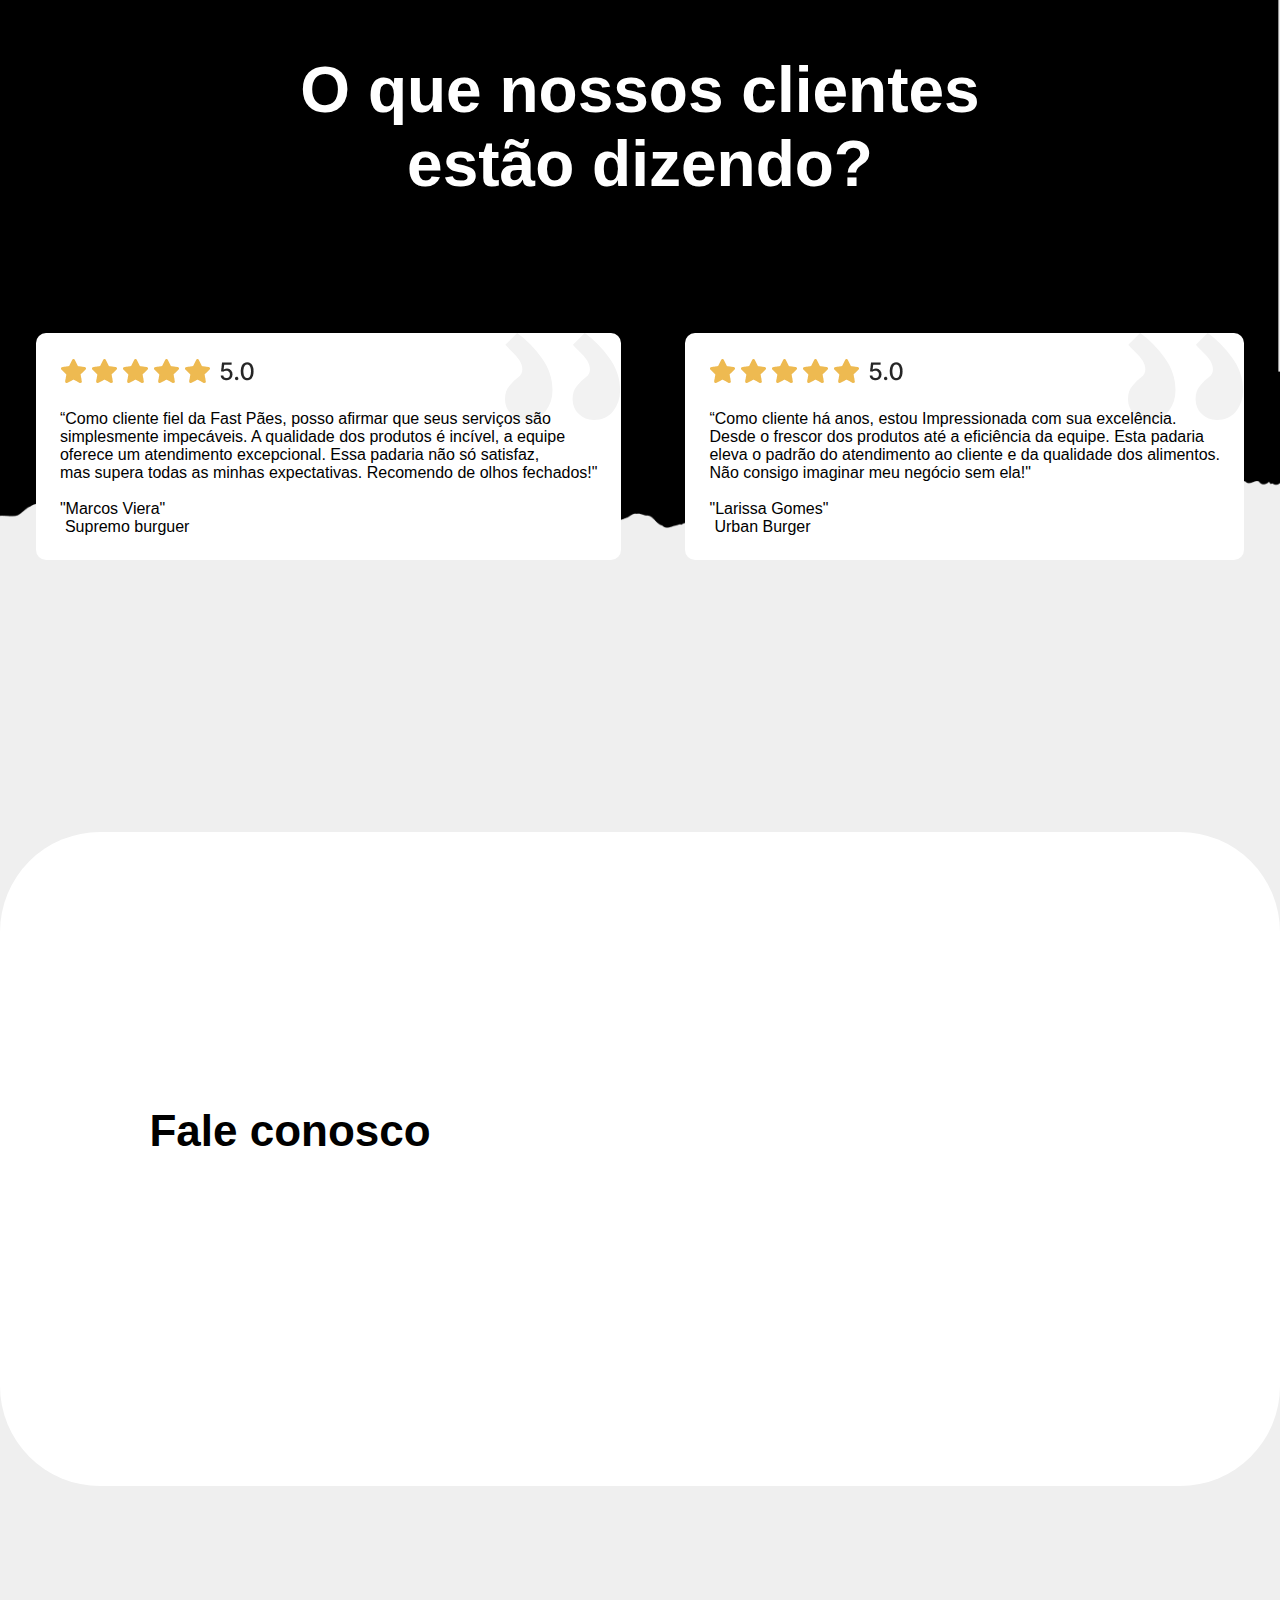
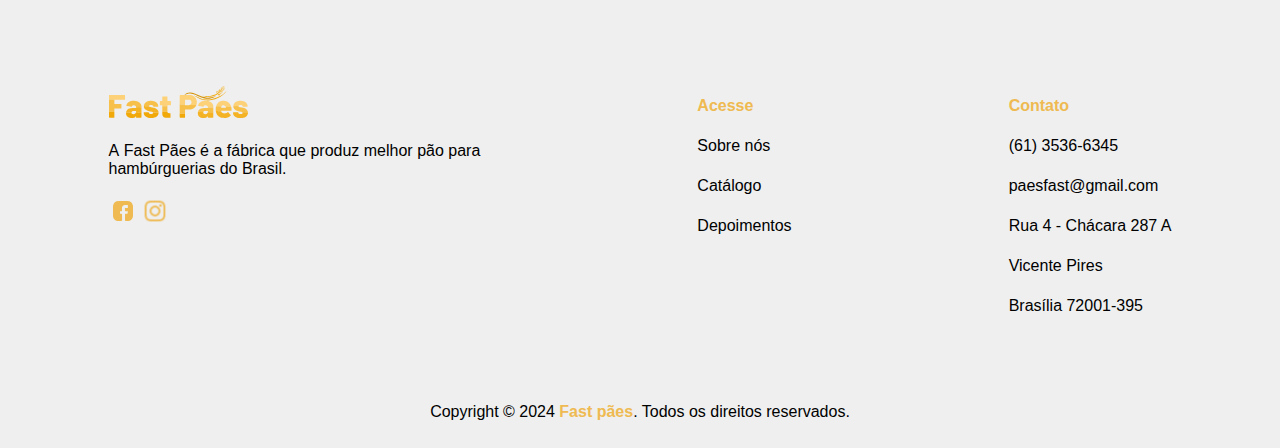
==== commit bbbae32e: "ajuste iamgens" ====
--- a/index.html
+++ b/index.html
@@ -124,7 +124,7 @@
 
             <div class="card">
                 <article class="card-principal">
-                    <img class="img-card" src="produto10.jpg" alt="" width="300px">
+                    <img class="img-card" src="produto5.avif" alt="" width="300px">
                     <p class="texto-card">
                         <span class="titulo-card">Hot dog leite ninho</span>
                         <br><br>
@@ -146,7 +146,7 @@
 
             <div class="card">
                 <article class="card-principal">
-                    <img class="img-card" src="produto10.jpg" alt="" width="300px">
+                    <img class="img-card" src="produto3.avif" alt="" width="300px">
                     <p class="texto-card">
                         <span class="titulo-card">Brioche pincelado gergelim misto</span>
                         <br><br>
@@ -169,7 +169,7 @@
 
             <div class="card">
                 <article class="card-principal">
-                    <img class="img-card" src="produto10.jpg" alt="" width="300px">
+                    <img class="img-card" src="produto16.avif" alt="" width="300px">
                     <p class="texto-card">
                         <span class="titulo-card">Brioche pincelado com <br> gergelim</span>
                         <br><br>
@@ -191,7 +191,7 @@
 
             <div class="card">
                 <article class="card-principal">
-                    <img class="img-card" src="produto11.jpg" alt="" width="300px">
+                    <img class="img-card" src="produto11.avif" alt="" width="300px">
                     <p class="texto-card">
                         <span class="titulo-card">Hambúrguer com gergelim</span>
                         <br><br>
@@ -214,7 +214,7 @@
 
             <div class="card">
                 <article class="card-principal">
-                    <img class="img-card" src="produto4.jpg" alt="" width="300px">
+                    <img class="img-card" src="produto4.avif" alt="" width="300px">
                     <p class="texto-card">
                         <span class="titulo-card">Pão X</span>
                         <br><br>
@@ -237,7 +237,7 @@
 
             <div class="card">
                 <article class="card-principal">
-                    <img class="img-card" src="produto13.jpg" alt="" width="300px">
+                    <img class="img-card" src="produto13.avif" alt="" width="300px">
                     <p class="texto-card">
                         <span class="titulo-card">Brioche caramelo com <br> gergelim</span>
                         <br><br>
@@ -259,7 +259,7 @@
 
             <div class="card">
                 <article class="card-principal">
-                    <img class="img-card" src="produto8.jpg" alt="" width="300px">
+                    <img class="img-card" src="produto8.avif" alt="" width="300px">
                     <p class="texto-card">
                         <span class="titulo-card">Brioche pincelado</span>
                         <br><br>
@@ -289,7 +289,7 @@
             <div class="section-dois">
                 <div class="card">
                     <article class="card-principal">
-                        <img class="img-card" src="produto10.jpg" alt="" width="300px">
+                        <img class="img-card" src="produto10.avif" alt="" width="300px">
                         <p class="texto-card">
                             <span class="titulo-card">Hambúrguer pincelado</span>
                             <br><br>
@@ -312,7 +312,7 @@
         
                 <div class="card">
                     <article class="card-principal">
-                        <img class="img-card" src="produto19.jpg" alt="" width="300px">
+                        <img class="img-card" src="produto19.avif" alt="" width="300px">
                         <p class="texto-card">
                             <span class="titulo-card">Baguete australiano</span>
                             <br><br>
@@ -335,7 +335,7 @@
         
                 <div class="card">
                     <article class="card-principal">
-                        <img class="img-card" src="produto15.jpg" alt="" width="300px">
+                        <img class="img-card" src="produto15.avif" alt="" width="300px">
                         <p class="texto-card">
                             <span class="titulo-card">Baguete ninho</span>
                             <br><br>
@@ -358,7 +358,7 @@
         
                 <div class="card">
                     <article class="card-principal">
-                        <img class="img-card" src="produto12.jpg" alt="" width="300px">
+                        <img class="img-card" src="produto12.avif" alt="" width="300px">
                         <p class="texto-card">
                             <span class="titulo-card">Baguete Suíça com parmesão</span>
                             <br><br>
@@ -381,7 +381,7 @@
         
                 <div class="card">
                     <article class="card-principal">
-                        <img class="img-card" src="produto6.jpg" alt="" width="300px">
+                        <img class="img-card" src="produto6.avif" alt="" width="300px">
                         <p class="texto-card">
                             <span class="titulo-card">Hot dog brioche</span>
                             <br><br>
@@ -404,7 +404,7 @@
 
                 <div class="card">
                     <article class="card-principal">
-                        <img class="img-card" src="produto17.jpg" alt="" width="300px">
+                        <img class="img-card" src="produto17.avif" alt="" width="300px">
                         <p class="texto-card">
                             <span class="titulo-card">Baguete ninho</span>
                             <br><br>
@@ -426,7 +426,7 @@
 
                 <div class="card">
                     <article class="card-principal">
-                        <img class="img-card" src="produto9.jpg" alt="" width="300px">
+                        <img class="img-card" src="produto9.avif" alt="" width="300px">
                         <p class="texto-card">
                             <span class="titulo-card">Bisnaguinha de leite ninho</span>
                             <br><br>
@@ -449,7 +449,7 @@
 
                 <div class="card">
                     <article class="card-principal">
-                        <img class="img-card" src="produto7.jpg" alt="" width="300px">
+                        <img class="img-card" src="produto7.avif" alt="" width="300px">
                         <p class="texto-card">
                             <span class="titulo-card">Mini hot dog ninho</span>
                             <br><br>
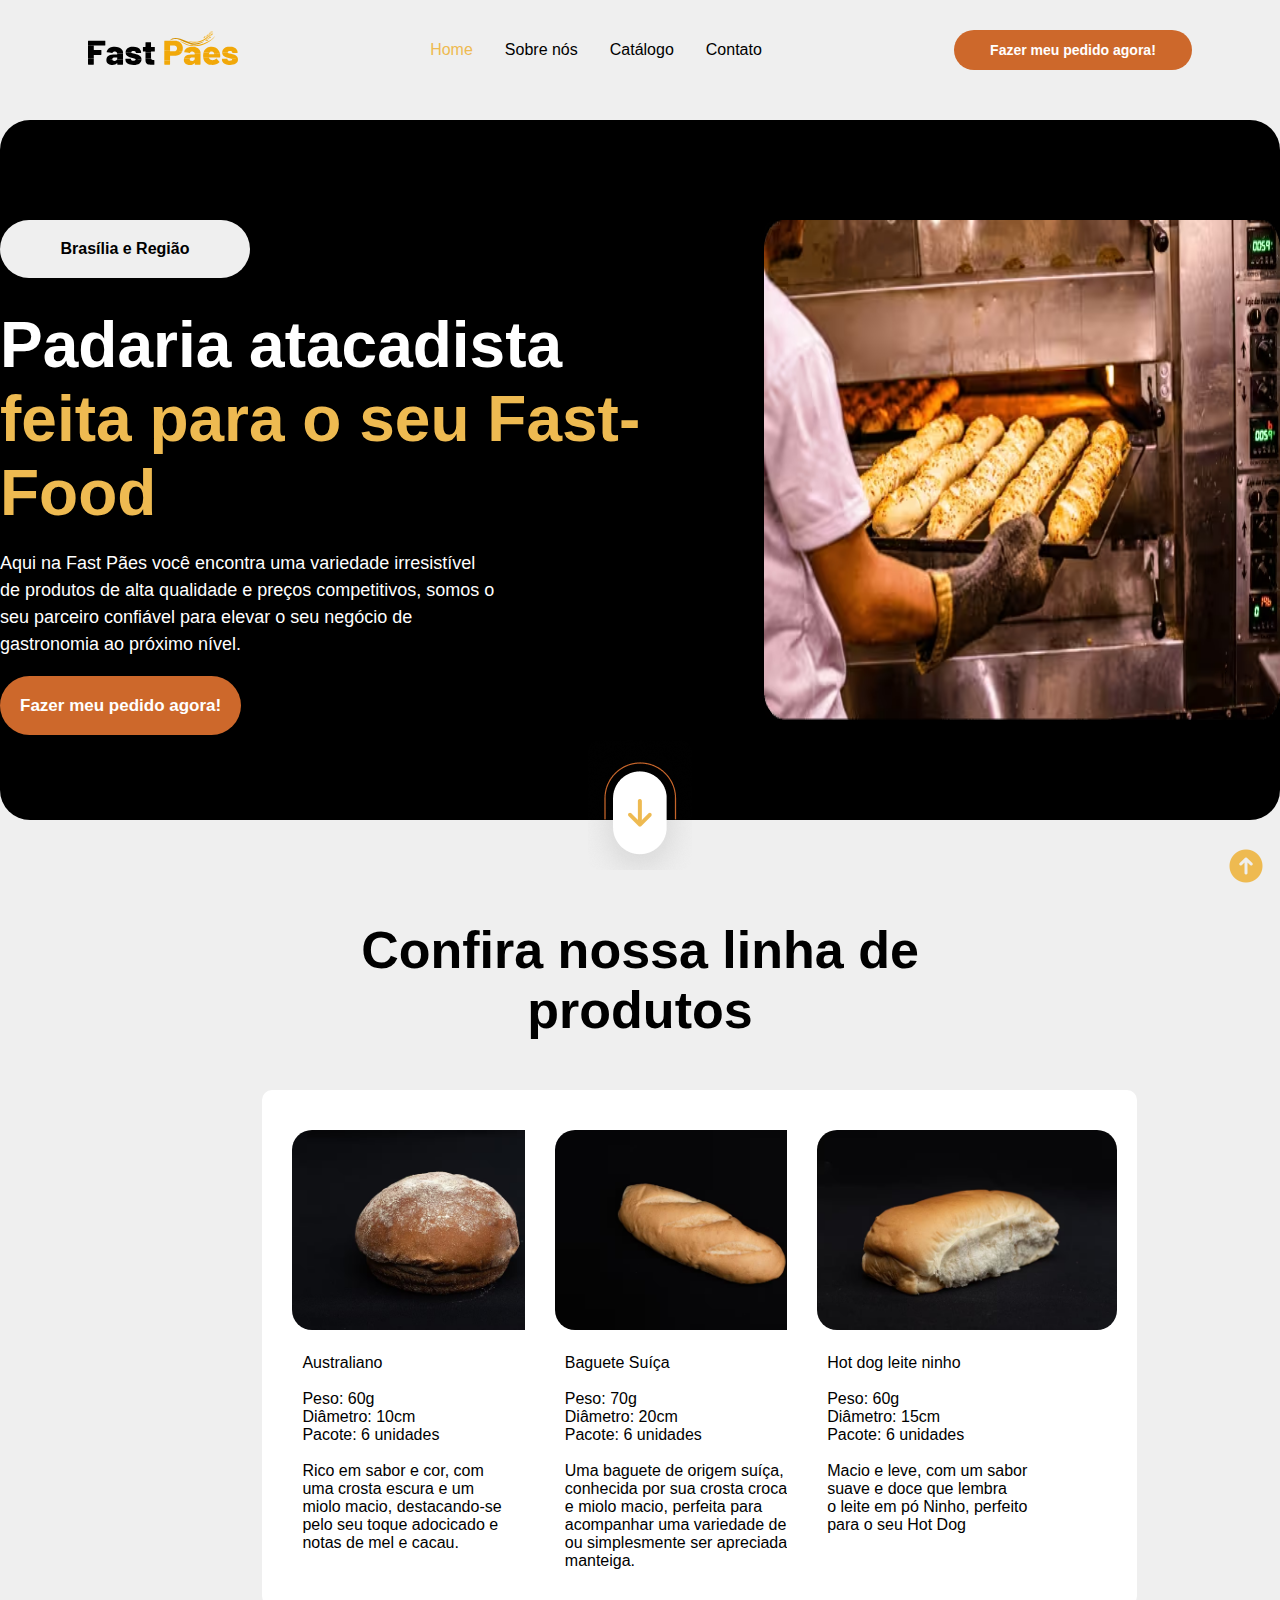
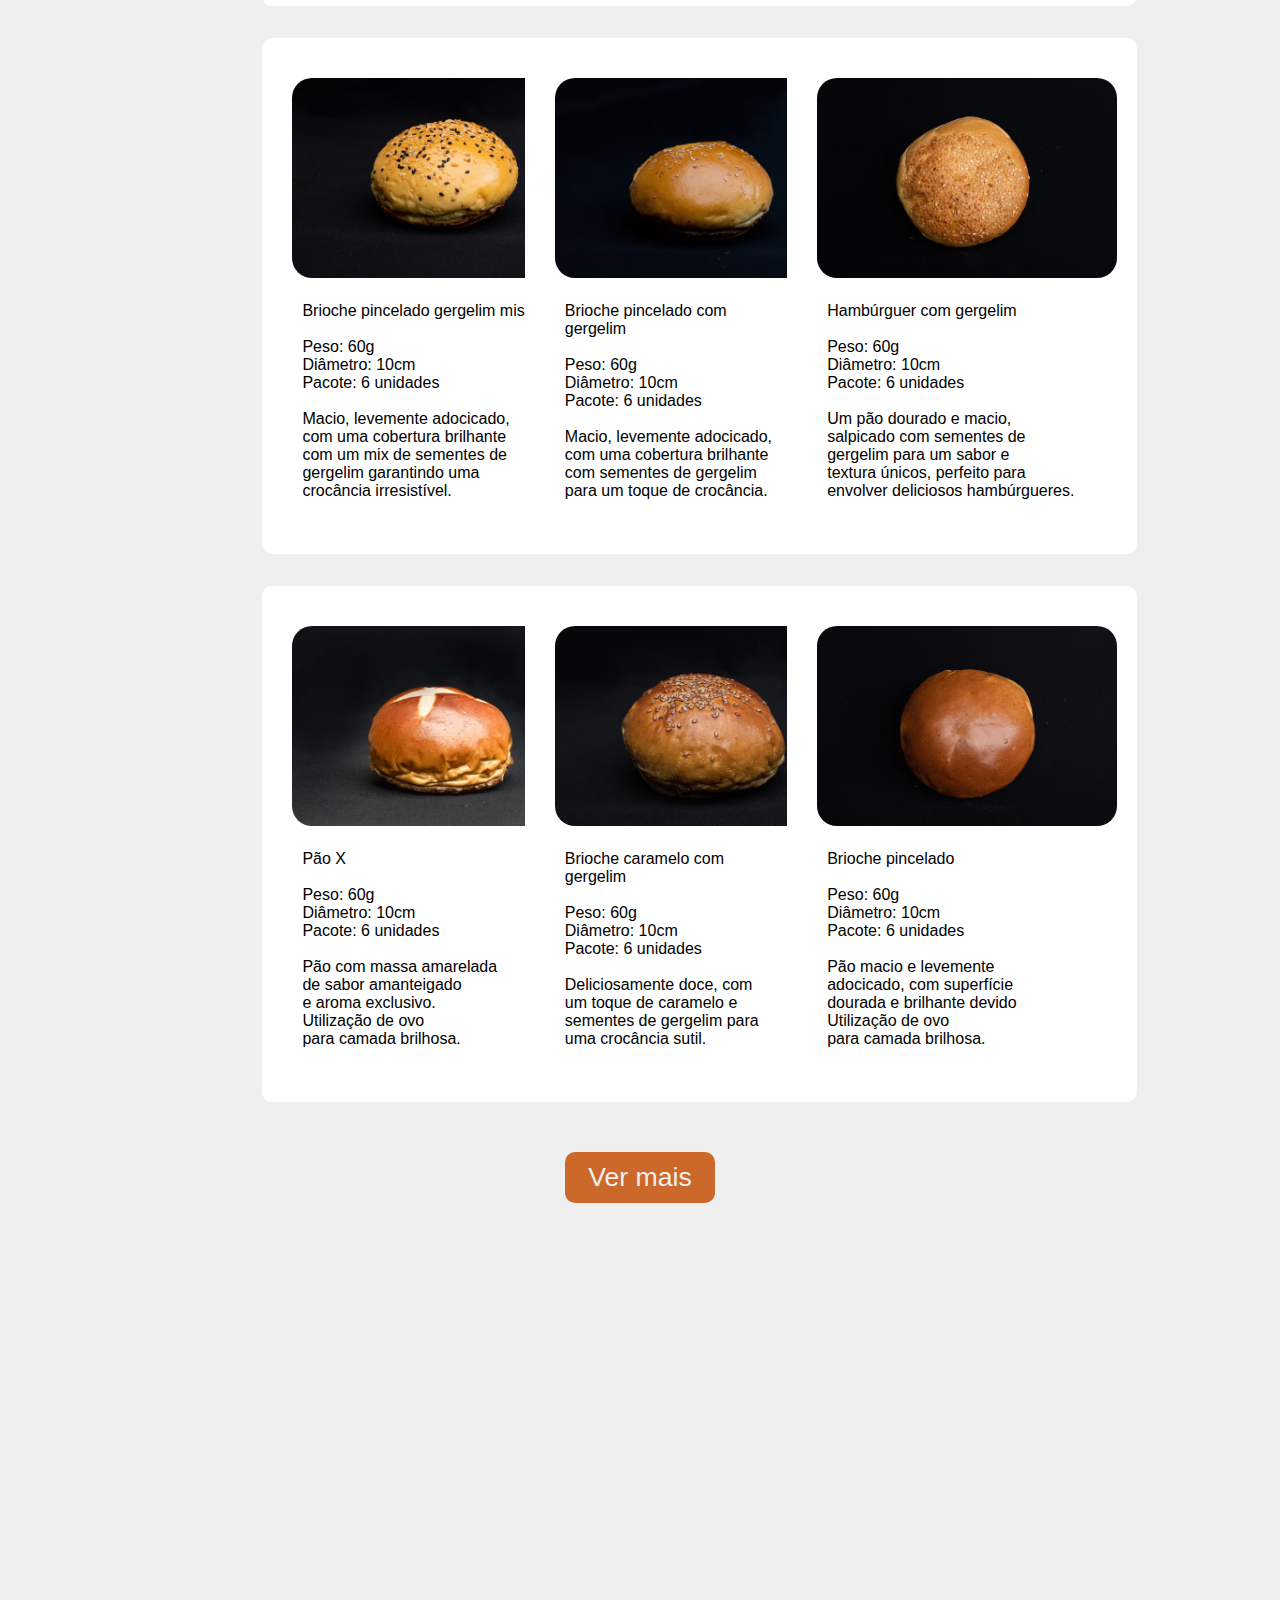
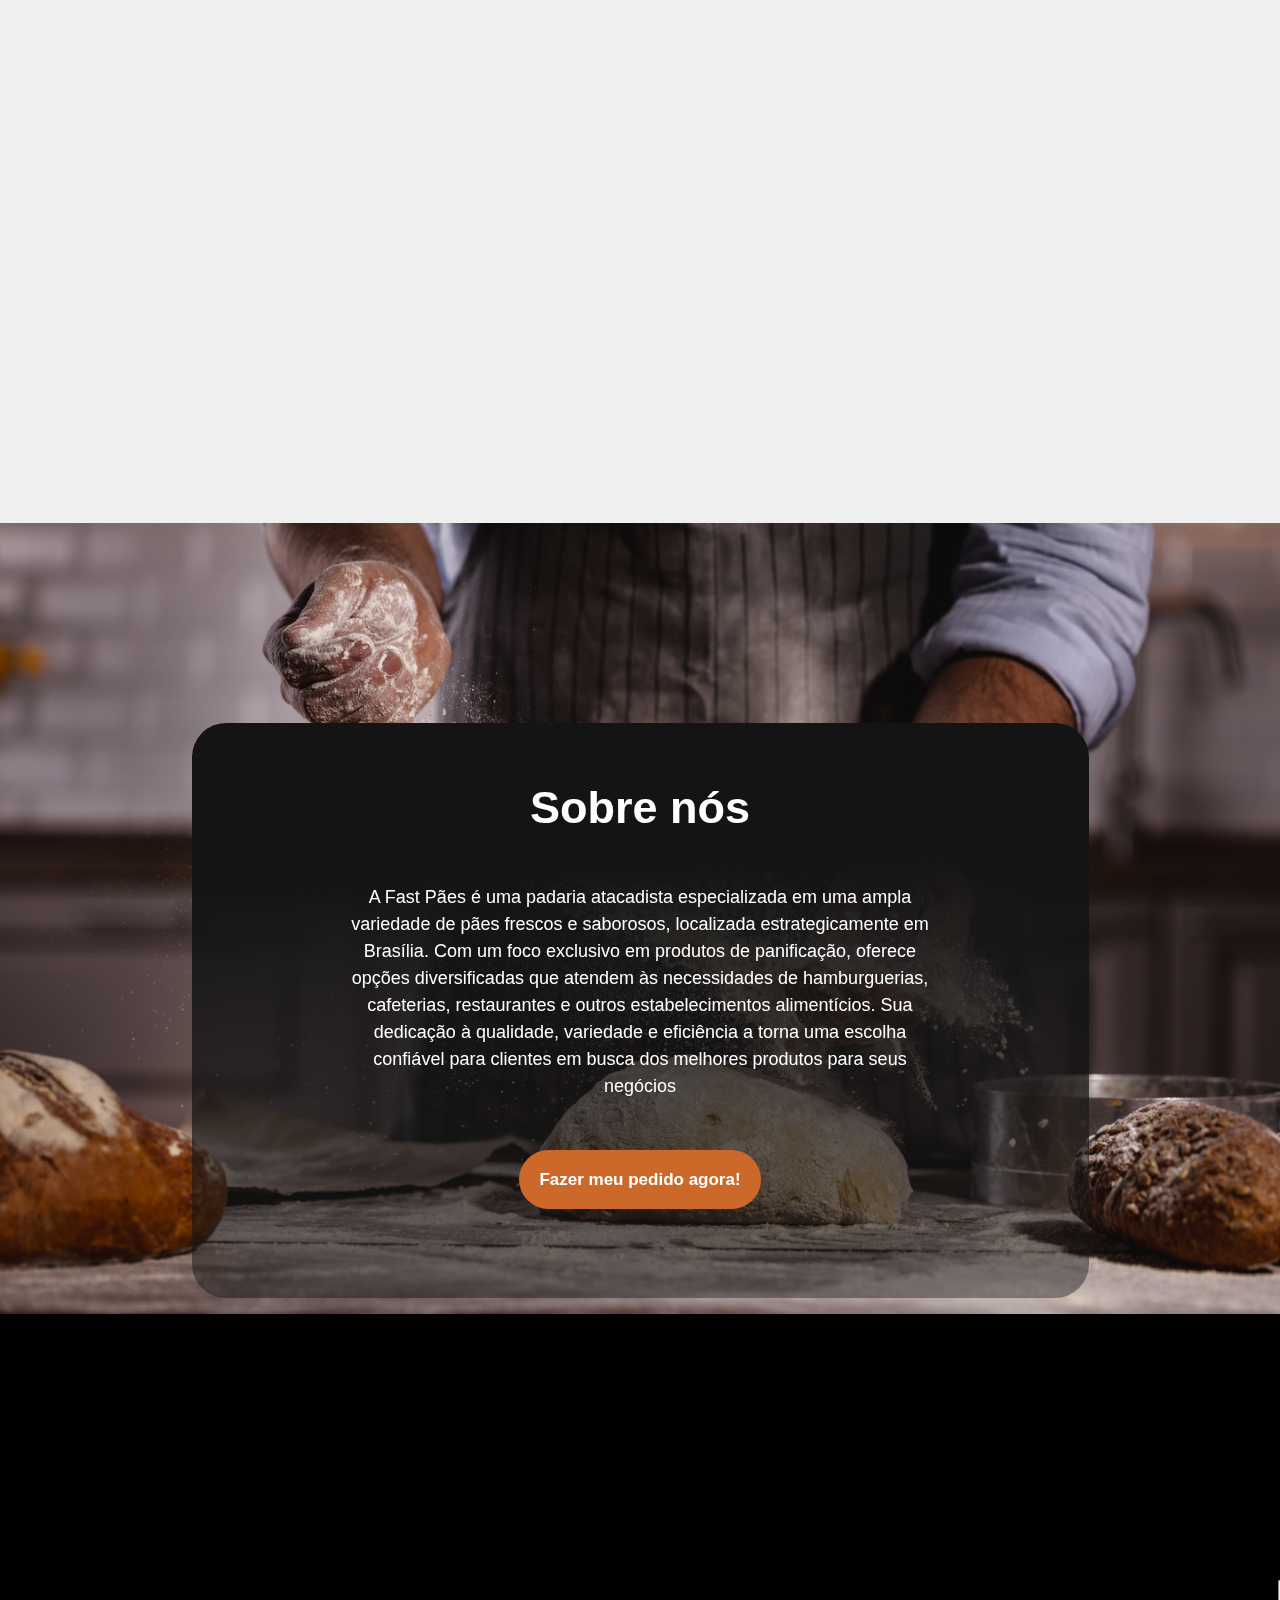
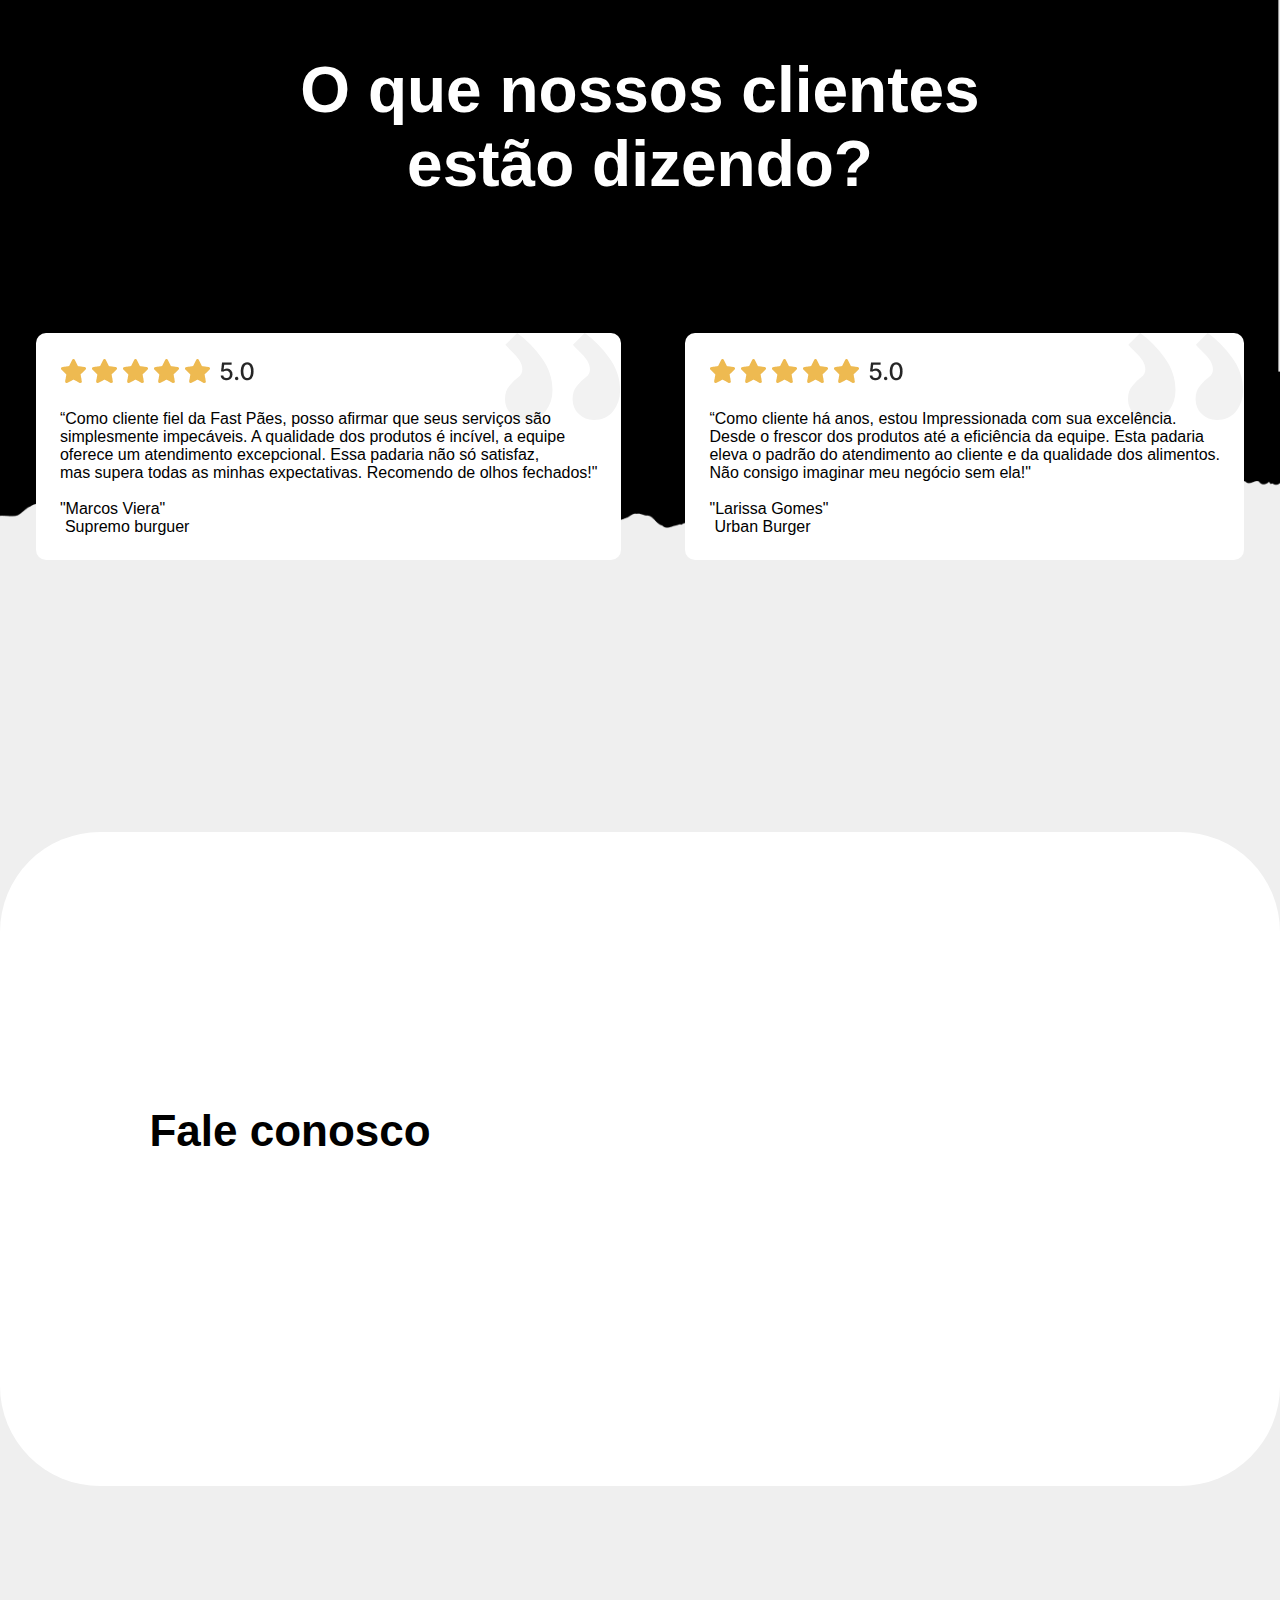
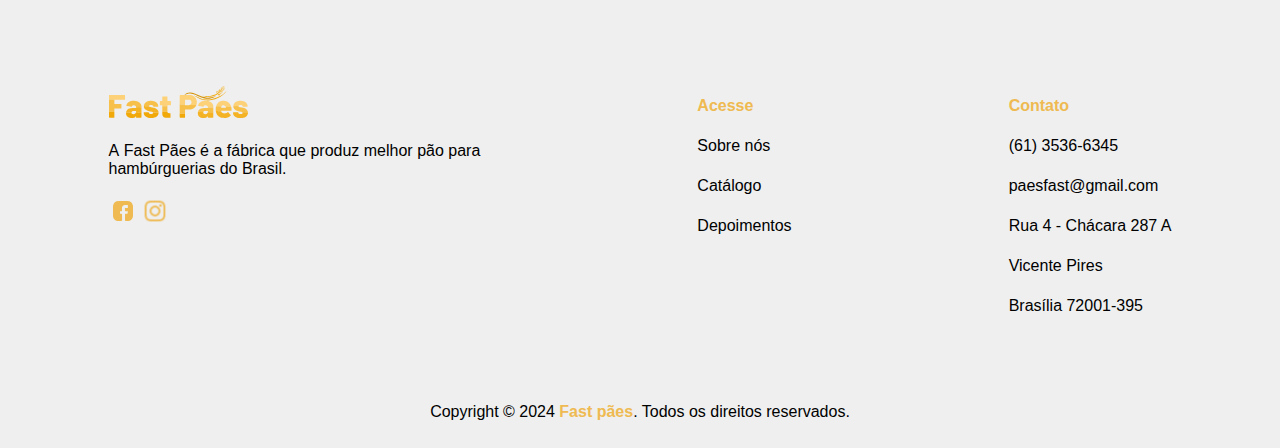
==== commit f3bc8be5: "ajuste imagem" ====
--- a/index.html
+++ b/index.html
@@ -78,7 +78,7 @@
         <div id="anchor3" class="section-dois">
             <div id="anchor2" class="card">
                 <article class="card-principal">
-                    <img class="img-card" src="produto18 1.avif" alt="" width="300px">
+                    <img class="img-card" src="produto18.avif" alt="" width="300px">
                     <p class="texto-card">
                         <span class="titulo-card">Australiano</span>
                         <br><br>
--- a/style.css
+++ b/style.css
@@ -277,6 +277,19 @@
   padding-top: 200px;
 }
 
+.bt-clientes {
+  display: block;
+  color: white;
+  background-color: #CD682B;
+  font-size: 12px;
+  padding: 15px;
+  border-radius: 30px;
+  margin-top: 0;
+  font-weight: 700;
+  width: 180px;
+  text-align: center;
+}
+
 .empresa-cliente {
   padding-left: 5px;
 }
